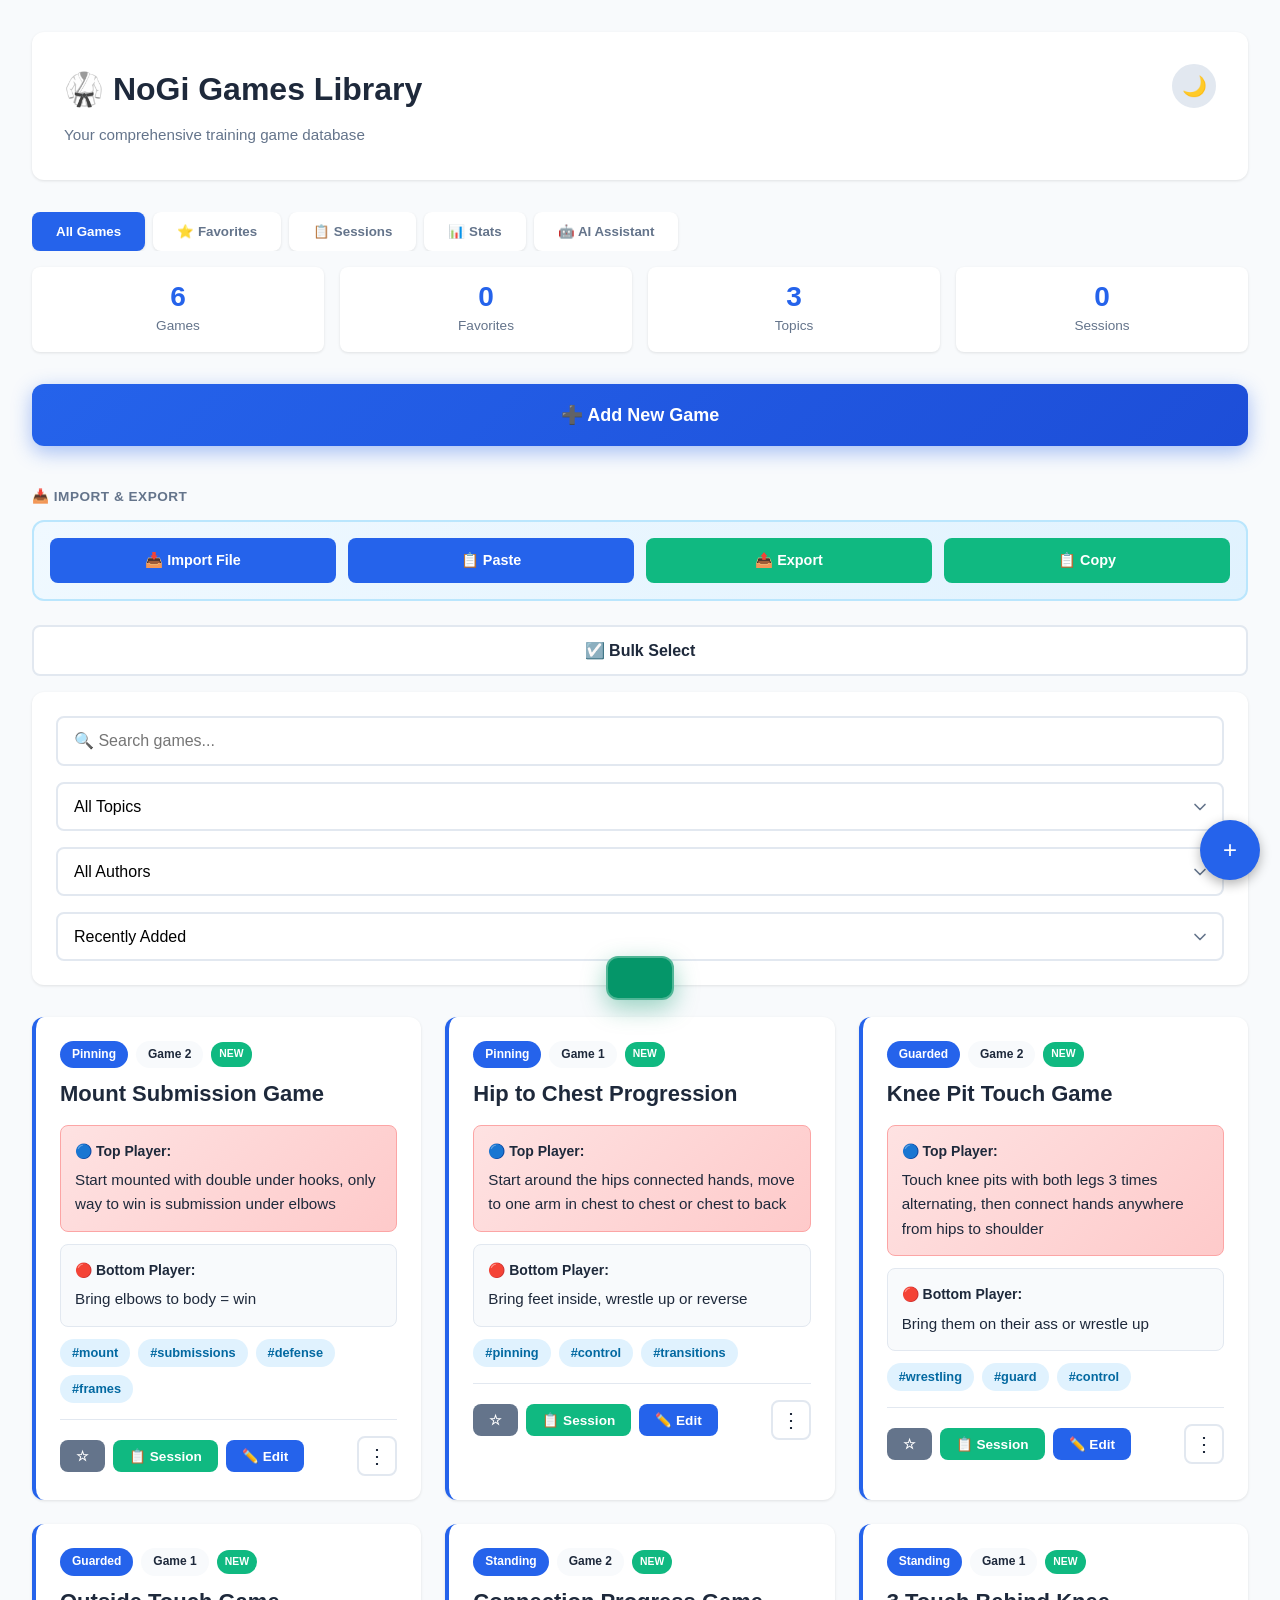
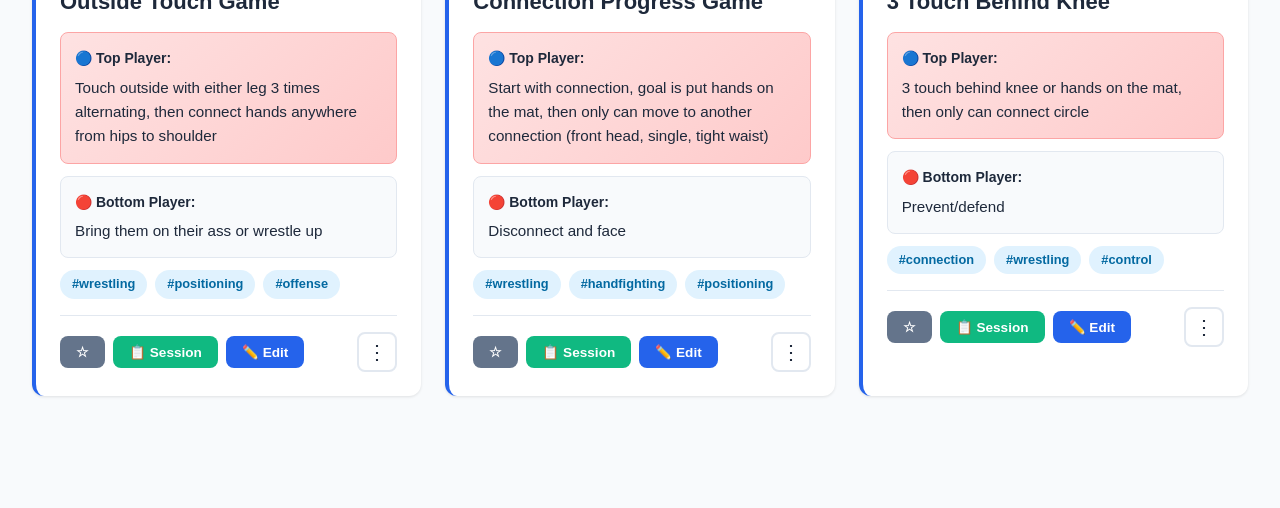
==== nogi-games-library-v2.html @ c51fcf4b "Add Quick Access widget for recently used games - Shows top 5 most recently used games in a collapsi" ====
<!DOCTYPE html>
<html lang="en">
<head>
    <meta charset="UTF-8">
    <meta name="viewport" content="width=device-width, initial-scale=1.0">
    <title>NoGi Games Library</title>
    <style>
        * {
            margin: 0;
            padding: 0;
            box-sizing: border-box;
        }

        :root {
            --primary: #2563eb;
            --primary-dark: #1e40af;
            --secondary: #64748b;
            --success: #10b981;
            --danger: #ef4444;
            --warning: #f59e0b;
            --bg: #f8fafc;
            --surface: #ffffff;
            --border: #e2e8f0;
            --text: #1e293b;
            --text-muted: #64748b;
            --shadow: 0 1px 3px rgba(0, 0, 0, 0.1);
            --shadow-lg: 0 10px 25px rgba(0, 0, 0, 0.1);

            /* Topic color families - Simplified to 4 groups for better visual clarity */
            /* Offensive (attacking) - Red/Orange tones */
            --color-offensive: #ef4444;
            --color-submissions: #ef4444;
            --color-back-attacks: #ef4444;
            --color-leg-locks: #f97316;
            --color-takedowns: #f97316;

            /* Defensive (protecting) - Blue tones */
            --color-defensive: #3b82f6;
            --color-guard-retention: #3b82f6;
            --color-escapes: #2563eb;

            /* Control (positional) - Purple tones */
            --color-control: #8b5cf6;
            --color-guard-passing: #8b5cf6;
            --color-pinning: #7c3aed;
            --color-standing: #a855f7;
            --color-guarded: #a855f7;

            /* Transition (movement) - Green tones */
            --color-transition: #10b981;
            --color-scrambles: #10b981;
            --color-movement: #059669;
        }

        /* Dark mode theme */
        [data-theme="dark"] {
            --primary: #3b82f6;
            --primary-dark: #2563eb;
            --secondary: #94a3b8;
            --success: #10b981;
            --danger: #ef4444;
            --warning: #f59e0b;
            --bg: #0f172a;
            --surface: #1e293b;
            --border: #334155;
            --text: #f1f5f9;
            --text-muted: #94a3b8;
            --shadow: 0 1px 3px rgba(0, 0, 0, 0.3);
            --shadow-lg: 0 10px 25px rgba(0, 0, 0, 0.4);
        }

        html {
            scroll-behavior: smooth;
        }

        body {
            font-family: -apple-system, BlinkMacSystemFont, 'Segoe UI', Roboto, Oxygen, Ubuntu, Cantarell, sans-serif;
            background: var(--bg);
            color: var(--text);
            line-height: 1.6;
            -webkit-font-smoothing: antialiased;
            -moz-osx-font-smoothing: grayscale;
            padding-bottom: 80px;
        }

        .container {
            max-width: 1400px;
            margin: 0 auto;
            padding: 1rem;
        }

        @media (min-width: 768px) {
            .container {
                padding: 2rem;
            }
        }

        header {
            background: var(--surface);
            padding: 1.25rem;
            border-radius: 12px;
            box-shadow: var(--shadow);
            margin-bottom: 1rem;
            position: relative;
        }

        @media (min-width: 768px) {
            header {
                padding: 2rem;
                margin-bottom: 2rem;
            }
        }

        .theme-toggle {
            position: absolute;
            top: 1.25rem;
            right: 1.25rem;
            background: var(--border);
            border: 2px solid var(--border);
            border-radius: 50%;
            width: 44px;
            height: 44px;
            display: flex;
            align-items: center;
            justify-content: center;
            cursor: pointer;
            font-size: 1.25rem;
            transition: all 0.3s;
            z-index: 10;
        }

        .theme-toggle:hover {
            background: var(--primary);
            border-color: var(--primary);
            transform: rotate(180deg) scale(1.1);
        }

        @media (min-width: 768px) {
            .theme-toggle {
                top: 2rem;
                right: 2rem;
            }
        }

        h1 {
            font-size: 1.5rem;
            font-weight: 700;
            color: var(--text);
            margin-bottom: 0.5rem;
            padding-right: 60px;
        }

        @media (min-width: 768px) {
            h1 {
                font-size: 2rem;
            }
        }

        .subtitle {
            color: var(--text-muted);
            font-size: 0.95rem;
        }

        .tabs {
            display: flex;
            gap: 0.5rem;
            margin-bottom: 1rem;
            overflow-x: auto;
            -webkit-overflow-scrolling: touch;
        }

        .tab {
            padding: 0.75rem 1.5rem;
            border: none;
            background: var(--surface);
            color: var(--text-muted);
            border-radius: 8px;
            font-weight: 600;
            cursor: pointer;
            white-space: nowrap;
            transition: all 0.2s;
            box-shadow: var(--shadow);
        }

        .tab.active {
            background: var(--primary);
            color: white;
        }

        .tab:hover:not(.active) {
            background: var(--border);
        }

        .filter-toggle-btn {
            display: flex;
            align-items: center;
            justify-content: center;
            gap: 0.5rem;
            width: 100%;
            padding: 0.875rem;
            background: var(--surface);
            border: 2px solid var(--border);
            border-radius: 8px;
            font-size: 1rem;
            font-weight: 600;
            color: var(--text);
            cursor: pointer;
            transition: all 0.2s;
            margin-bottom: 1rem;
        }

        .filter-toggle-btn:hover {
            background: var(--border);
        }

        .filter-toggle-btn.active {
            background: var(--primary);
            color: white;
            border-color: var(--primary);
        }

        @media (min-width: 768px) {
            .filter-toggle-btn {
                display: none;
            }
        }

        .controls {
            background: var(--surface);
            padding: 1rem;
            border-radius: 12px;
            box-shadow: var(--shadow);
            margin-bottom: 1rem;
            gap: 0.75rem;
            flex-wrap: wrap;
            align-items: stretch;
        }

        /* Mobile: Hide filters by default, show when active */
        @media (max-width: 767px) {
            .controls {
                display: none;
                position: fixed;
                bottom: 0;
                left: 0;
                right: 0;
                z-index: 999;
                border-radius: 16px 16px 0 0;
                box-shadow: 0 -4px 20px rgba(0, 0, 0, 0.2);
                max-height: 70vh;
                overflow-y: auto;
                animation: slideUp 0.3s ease-out;
            }

            .controls.active {
                display: flex;
            }

            @keyframes slideUp {
                from {
                    transform: translateY(100%);
                }
                to {
                    transform: translateY(0);
                }
            }
        }

        /* Desktop: Always show filters */
        @media (min-width: 768px) {
            .controls {
                display: flex;
                padding: 1.5rem;
                margin-bottom: 2rem;
                gap: 1rem;
            }
        }

        .filter-backdrop {
            display: none;
            position: fixed;
            top: 0;
            left: 0;
            right: 0;
            bottom: 0;
            background: rgba(0, 0, 0, 0.5);
            z-index: 998;
        }

        .filter-backdrop.active {
            display: block;
        }

        @media (min-width: 768px) {
            .filter-backdrop {
                display: none !important;
            }
        }

        .search-box {
            flex: 1;
            min-width: 100%;
            position: relative;
        }

        @media (min-width: 640px) {
            .search-box {
                min-width: 250px;
            }
        }

        input[type="text"],
        input[type="search"],
        select,
        textarea {
            width: 100%;
            padding: 0.875rem 1rem;
            border: 2px solid var(--border);
            border-radius: 8px;
            font-size: 1rem;
            transition: all 0.2s;
            font-family: inherit;
            -webkit-appearance: none;
            appearance: none;
            background: var(--surface);
        }

        input:focus,
        select:focus,
        textarea:focus {
            outline: none;
            border-color: var(--primary);
            box-shadow: 0 0 0 3px rgba(37, 99, 235, 0.1);
        }

        select {
            cursor: pointer;
            background-image: url("data:image/svg+xml,%3Csvg xmlns='http://www.w3.org/2000/svg' width='24' height='24' viewBox='0 0 24 24' fill='none' stroke='%2364748b' stroke-width='2' stroke-linecap='round' stroke-linejoin='round'%3E%3Cpolyline points='6 9 12 15 18 9'%3E%3C/polyline%3E%3C/svg%3E");
            background-repeat: no-repeat;
            background-position: right 0.75rem center;
            background-size: 1.25rem;
            padding-right: 2.5rem;
        }

        .btn {
            padding: 0.875rem 1.5rem;
            border: none;
            border-radius: 8px;
            font-size: 0.95rem;
            font-weight: 600;
            cursor: pointer;
            transition: all 0.2s;
            display: inline-flex;
            align-items: center;
            justify-content: center;
            gap: 0.5rem;
            min-height: 44px;
            -webkit-tap-highlight-color: transparent;
        }

        .btn-primary {
            background: var(--primary);
            color: white;
        }

        .btn-success {
            background: var(--success);
            color: white;
        }

        .btn-danger {
            background: var(--danger);
            color: white;
        }

        .btn-secondary {
            background: var(--secondary);
            color: white;
        }

        .btn-warning {
            background: var(--warning);
            color: white;
        }

        @media (hover: hover) {
            .btn-primary:hover {
                background: var(--primary-dark);
                transform: translateY(-1px);
                box-shadow: var(--shadow-lg);
            }
            .btn-success:hover { background: #059669; }
            .btn-danger:hover { background: #dc2626; }
            .btn-secondary:hover { background: #475569; }
            .btn-warning:hover { background: #d97706; }
        }

        .btn:active {
            transform: scale(0.98);
        }

        .btn-sm {
            padding: 0.5rem 1rem;
            font-size: 0.85rem;
            min-height: auto;
        }

        .btn-icon {
            padding: 0.5rem;
            min-height: auto;
            width: 40px;
            height: 40px;
        }

        .fab {
            position: fixed;
            bottom: 20px;
            right: 20px;
            width: 60px;
            height: 60px;
            border-radius: 50%;
            background: var(--primary);
            color: white;
            border: none;
            font-size: 1.5rem;
            box-shadow: 0 4px 12px rgba(0, 0, 0, 0.3);
            cursor: pointer;
            z-index: 100;
            display: flex;
            align-items: center;
            justify-content: center;
            transition: all 0.3s;
        }

        .fab:active {
            transform: scale(0.95);
        }

        @media (hover: hover) {
            .fab:hover {
                transform: scale(1.1);
                box-shadow: 0 6px 20px rgba(0, 0, 0, 0.4);
            }
        }

        .games-grid {
            display: grid;
            grid-template-columns: 1fr;
            gap: 1rem;
        }

        @media (min-width: 640px) {
            .games-grid {
                grid-template-columns: repeat(auto-fill, minmax(350px, 1fr));
                gap: 1.5rem;
            }
        }

        .game-card {
            background: var(--surface);
            border-radius: 12px;
            padding: 1.25rem;
            box-shadow: var(--shadow);
            transition: all 0.3s;
            border-left: 4px solid var(--primary);
            position: relative;
        }

        .game-card.favorite::before {
            content: "⭐";
            position: absolute;
            top: 1rem;
            right: 1rem;
            font-size: 1.25rem;
        }

        @media (min-width: 768px) {
            .game-card {
                padding: 1.5rem;
            }
        }

        @media (hover: hover) {
            .game-card:hover {
                transform: translateY(-4px);
                box-shadow: var(--shadow-lg);
            }
        }

        .game-header {
            margin-bottom: 1rem;
        }

        .game-title {
            font-size: 1.375rem;
            font-weight: 700;
            color: var(--text);
            margin-bottom: 0.625rem;
            line-height: 1.3;
        }

        .game-meta {
            display: flex;
            gap: 0.5rem;
            flex-wrap: wrap;
            align-items: center;
            margin-bottom: 0.75rem;
        }

        .game-topic {
            display: inline-block;
            padding: 0.25rem 0.75rem;
            background: var(--primary);
            color: white;
            border-radius: 20px;
            font-size: 0.75rem;
            font-weight: 600;
        }

        .game-number {
            display: inline-block;
            padding: 0.25rem 0.75rem;
            background: var(--bg);
            color: var(--text);
            border-radius: 20px;
            font-size: 0.75rem;
            font-weight: 600;
        }

        .badge-new {
            display: inline-block;
            padding: 0.25rem 0.5rem;
            background: var(--success);
            color: white;
            border-radius: 12px;
            font-size: 0.65rem;
            font-weight: 700;
            text-transform: uppercase;
        }

        .author-badge {
            display: inline-block;
            padding: 0.25rem 0.65rem;
            background: linear-gradient(135deg, #6366f1 0%, #8b5cf6 100%);
            color: white;
            border-radius: 12px;
            font-size: 0.7rem;
            font-weight: 600;
        }

        .player-section {
            background: var(--bg);
            padding: 0.875rem;
            border-radius: 8px;
            margin-bottom: 0.75rem;
            border: 1px solid var(--border);
            transition: all 0.2s;
        }

        .player-section:first-of-type {
            background: linear-gradient(135deg, #dbeafe 0%, #e0f2fe 100%);
            border-color: #93c5fd;
        }

        .player-section:nth-of-type(2) {
            background: linear-gradient(135deg, #fee2e2 0%, #fecaca 100%);
            border-color: #fca5a5;
        }

        .player-label {
            font-weight: 700;
            color: var(--text);
            font-size: 0.875rem;
            margin-bottom: 0.375rem;
            display: block;
        }

        .player-text {
            color: var(--text);
            font-size: 0.95rem;
            line-height: 1.6;
            font-weight: 500;
        }

        .game-coaching {
            background: linear-gradient(135deg, #fef3c7 0%, #fde68a 100%);
            border-left: 4px solid #f59e0b;
            padding: 0.875rem;
            border-radius: 8px;
            margin-bottom: 1rem;
            font-size: 0.95rem;
            line-height: 1.6;
            box-shadow: 0 1px 3px rgba(245, 158, 11, 0.1);
        }

        .game-coaching strong {
            color: #f59e0b;
            display: block;
            margin-bottom: 0.25rem;
        }

        .hashtags {
            display: flex;
            flex-wrap: wrap;
            gap: 0.5rem;
            margin-bottom: 1rem;
        }

        .hashtag {
            background: #e0f2fe;
            color: #0369a1;
            padding: 0.25rem 0.75rem;
            border-radius: 20px;
            font-size: 0.8rem;
            font-weight: 600;
        }

        .game-actions {
            display: flex;
            gap: 0.5rem;
            padding-top: 1rem;
            border-top: 1px solid var(--border);
            flex-wrap: wrap;
            align-items: center;
            position: relative;
        }

        .game-actions-main {
            display: flex;
            gap: 0.5rem;
            flex: 1;
            flex-wrap: wrap;
        }

        .game-actions-overflow {
            position: relative;
        }

        .overflow-menu-btn {
            width: 40px;
            height: 40px;
            border-radius: 8px;
            background: var(--surface);
            border: 2px solid var(--border);
            cursor: pointer;
            display: flex;
            align-items: center;
            justify-content: center;
            font-size: 1.25rem;
            color: var(--text);
            transition: all 0.2s;
        }

        .overflow-menu-btn:hover {
            background: var(--border);
            border-color: var(--secondary);
        }

        .overflow-menu {
            position: absolute;
            right: 0;
            bottom: 100%;
            margin-bottom: 0.5rem;
            background: var(--surface);
            border: 2px solid var(--border);
            border-radius: 8px;
            box-shadow: var(--shadow-lg);
            min-width: 160px;
            z-index: 100;
            display: none;
        }

        .overflow-menu.active {
            display: block;
        }

        .overflow-menu-item {
            padding: 0.75rem 1rem;
            border: none;
            background: none;
            width: 100%;
            text-align: left;
            cursor: pointer;
            font-size: 0.95rem;
            color: var(--text);
            display: flex;
            align-items: center;
            gap: 0.5rem;
            transition: background 0.2s;
        }

        .overflow-menu-item:hover {
            background: var(--border);
        }

        .overflow-menu-item.danger {
            color: var(--danger);
        }

        .overflow-menu-item:first-child {
            border-radius: 6px 6px 0 0;
        }

        .overflow-menu-item:last-child {
            border-radius: 0 0 6px 6px;
        }

        .modal {
            display: none;
            position: fixed;
            top: 0;
            left: 0;
            width: 100%;
            height: 100%;
            background: rgba(0, 0, 0, 0.5);
            z-index: 1000;
            overflow-y: auto;
        }

        .modal.active {
            display: flex;
            align-items: flex-start;
            justify-content: center;
            padding: 0;
        }

        @media (min-width: 768px) {
            .modal.active {
                align-items: center;
                padding: 2rem;
            }
        }

        .modal-content {
            background: var(--surface);
            border-radius: 0;
            padding: 1.25rem;
            max-width: 100%;
            width: 100%;
            height: 100vh;
            overflow-y: auto;
            box-shadow: var(--shadow-lg);
        }

        @media (min-width: 768px) {
            .modal-content {
                border-radius: 12px;
                padding: 2rem;
                max-width: 700px;
                height: auto;
                max-height: 90vh;
            }
        }

        .modal-header {
            display: flex;
            justify-content: space-between;
            align-items: center;
            margin-bottom: 1.5rem;
        }

        .modal-title {
            font-size: 1.5rem;
            font-weight: 700;
        }

        .close-btn {
            background: none;
            border: none;
            font-size: 1.75rem;
            cursor: pointer;
            color: var(--text-muted);
            padding: 0;
            width: 44px;
            height: 44px;
            display: flex;
            align-items: center;
            justify-content: center;
            border-radius: 8px;
            -webkit-tap-highlight-color: transparent;
            transition: all 0.2s;
        }

        @media (hover: hover) {
            .close-btn:hover {
                background: var(--bg);
            }
        }

        .close-btn:active {
            background: var(--border);
        }

        .form-group {
            margin-bottom: 1.5rem;
        }

        .form-group label {
            display: block;
            margin-bottom: 0.5rem;
            font-weight: 600;
            color: var(--text);
        }

        .form-group small {
            display: block;
            margin-top: 0.25rem;
            color: var(--text-muted);
            font-size: 0.85rem;
        }

        textarea {
            min-height: 100px;
            resize: vertical;
        }

        .hint-box {
            background: #e0f2fe;
            border-left: 3px solid #0284c7;
            padding: 0.75rem;
            border-radius: 6px;
            margin-bottom: 1.5rem;
            font-size: 0.9rem;
            color: #0c4a6e;
        }

        .hint-box strong {
            display: block;
            margin-bottom: 0.25rem;
            color: #0369a1;
        }

        .stats {
            display: grid;
            grid-template-columns: repeat(2, 1fr);
            gap: 0.75rem;
            margin-bottom: 1rem;
        }

        @media (min-width: 640px) {
            .stats {
                grid-template-columns: repeat(4, 1fr);
            }
        }

        @media (min-width: 768px) {
            .stats {
                gap: 1rem;
                margin-bottom: 2rem;
            }
        }

        .stat-card {
            background: var(--surface);
            padding: 1rem;
            border-radius: 8px;
            box-shadow: var(--shadow);
            text-align: center;
        }

        .stat-value {
            font-size: 1.75rem;
            font-weight: 700;
            color: var(--primary);
            line-height: 1;
            margin-bottom: 0.25rem;
        }

        .stat-label {
            color: var(--text-muted);
            font-size: 0.75rem;
        }

        @media (min-width: 768px) {
            .stat-label {
                font-size: 0.85rem;
            }
        }

        .empty-state {
            text-align: center;
            padding: 4rem 2rem;
            color: var(--text-muted);
            grid-column: 1/-1;
        }

        .empty-state svg {
            width: 120px;
            height: 120px;
            margin: 0 auto 1.5rem;
            opacity: 0.5;
            color: var(--primary);
        }

        .empty-state h3 {
            font-size: 1.25rem;
            font-weight: 600;
            color: var(--text);
            margin-bottom: 0.5rem;
        }

        .empty-state p {
            font-size: 1rem;
            margin-bottom: 1.5rem;
            line-height: 1.6;
        }

        .empty-state .btn {
            margin-top: 0.5rem;
        }

        .toast {
            position: fixed;
            bottom: 100px;
            left: 50%;
            transform: translateX(-50%) translateY(200px);
            background: #059669;
            color: white;
            padding: 1.25rem 2rem;
            border-radius: 12px;
            box-shadow: 0 8px 24px rgba(5, 150, 105, 0.4);
            z-index: 2000;
            transition: all 0.4s cubic-bezier(0.68, -0.55, 0.265, 1.55);
            max-width: 90%;
            font-weight: 600;
            font-size: 1.05rem;
            text-align: center;
            border: 2px solid rgba(255, 255, 255, 0.3);
            display: flex;
            align-items: center;
            gap: 1rem;
        }

        .toast.show {
            transform: translateX(-50%) translateY(0) scale(1.05);
        }

        .toast.error {
            background: #dc2626;
            box-shadow: 0 8px 24px rgba(220, 38, 38, 0.4);
        }

        .toast.info {
            background: #2563eb;
            box-shadow: 0 8px 24px rgba(37, 99, 235, 0.4);
        }

        .toast-message {
            flex: 1;
        }

        .toast-undo-btn {
            background: rgba(255, 255, 255, 0.25);
            border: 2px solid rgba(255, 255, 255, 0.4);
            color: white;
            padding: 0.5rem 1rem;
            border-radius: 6px;
            font-weight: 700;
            font-size: 0.9rem;
            cursor: pointer;
            transition: all 0.2s;
            white-space: nowrap;
        }

        .toast-undo-btn:hover {
            background: rgba(255, 255, 255, 0.35);
            border-color: rgba(255, 255, 255, 0.6);
            transform: scale(1.05);
        }

        .toast-undo-btn:active {
            transform: scale(0.95);
        }

        .session-item {
            background: var(--surface);
            padding: 1.25rem;
            border-radius: 12px;
            margin-bottom: 1rem;
            border: 2px solid var(--border);
            box-shadow: var(--shadow);
            transition: all 0.2s;
        }

        .session-item:hover {
            box-shadow: var(--shadow-lg);
        }

        .session-header {
            cursor: pointer;
            user-select: none;
            display: flex;
            align-items: center;
            justify-content: space-between;
            gap: 1rem;
        }

        .session-header-left {
            flex: 1;
        }

        .session-item-title {
            font-weight: 700;
            font-size: 1.125rem;
            margin-bottom: 0.375rem;
            color: var(--text);
        }

        .session-games {
            font-size: 0.9rem;
            color: var(--text-muted);
            display: flex;
            align-items: center;
            gap: 0.75rem;
            flex-wrap: wrap;
        }

        .session-stat {
            display: inline-flex;
            align-items: center;
            gap: 0.25rem;
            padding: 0.25rem 0.625rem;
            background: var(--border);
            border-radius: 6px;
            font-size: 0.85rem;
            font-weight: 600;
        }

        .session-stat.used {
            background: #dcfce7;
            color: #166534;
        }

        .session-expand-icon {
            font-size: 1.25rem;
            transition: transform 0.3s;
            color: var(--primary);
        }

        .session-expand-icon.expanded {
            transform: rotate(180deg);
        }

        .session-content {
            max-height: 0;
            overflow: hidden;
            transition: max-height 0.3s ease-out;
        }

        .session-content.expanded {
            max-height: 10000px;
            transition: max-height 0.5s ease-in;
        }

        .session-games-grid {
            display: grid;
            grid-template-columns: repeat(auto-fill, minmax(300px, 1fr));
            gap: 1rem;
            margin-top: 1rem;
            padding-top: 1rem;
            border-top: 2px solid var(--border);
        }

        .session-game-card {
            background: var(--bg);
            border: 2px solid var(--border);
            border-radius: 8px;
            padding: 1rem;
            transition: all 0.2s;
        }

        .session-game-card.used {
            border-color: #10b981;
            background: linear-gradient(135deg, #ecfdf5 0%, #d1fae5 100%);
        }

        .session-game-card:hover {
            transform: translateY(-2px);
            box-shadow: var(--shadow);
        }

        .session-actions {
            margin-top: 1rem;
            padding-top: 1rem;
            border-top: 1px solid var(--border);
            display: flex;
            gap: 0.5rem;
        }

        .quick-actions {
            display: flex;
            gap: 0.75rem;
            flex-wrap: wrap;
            margin-bottom: 1.5rem;
            padding: 1rem;
            background: linear-gradient(135deg, #f0f9ff 0%, #e0f2fe 100%);
            border-radius: 12px;
            border: 2px solid #bae6fd;
        }

        .quick-actions .btn {
            flex: 1;
            min-width: 140px;
            font-size: 0.9rem;
            font-weight: 700;
        }

        .action-section {
            margin-bottom: 1.5rem;
        }

        .action-section-title {
            font-size: 0.85rem;
            font-weight: 700;
            color: #64748b;
            text-transform: uppercase;
            letter-spacing: 0.5px;
            margin-bottom: 0.75rem;
        }

        .primary-action {
            background: linear-gradient(135deg, #2563eb 0%, #1d4ed8 100%);
            color: white;
            padding: 1.25rem 1.75rem;
            border-radius: 12px;
            border: none;
            font-weight: 700;
            font-size: 1.125rem;
            cursor: pointer;
            box-shadow: 0 6px 20px rgba(37, 99, 235, 0.4);
            transition: all 0.3s;
            width: 100%;
            margin-bottom: 1rem;
            min-height: 60px;
            position: relative;
            overflow: hidden;
        }

        .primary-action::before {
            content: '';
            position: absolute;
            top: 0;
            left: -100%;
            width: 100%;
            height: 100%;
            background: linear-gradient(90deg, transparent, rgba(255, 255, 255, 0.2), transparent);
            transition: left 0.5s;
        }

        .primary-action:hover::before {
            left: 100%;
        }

        .primary-action:active {
            transform: scale(0.98);
        }

        @media (hover: hover) {
            .primary-action:hover {
                box-shadow: 0 8px 25px rgba(37, 99, 235, 0.5);
                transform: translateY(-2px);
            }
        }

        .secondary-action {
            background: var(--surface);
            color: var(--primary);
            padding: 0.875rem 1.5rem;
            border: 2px solid var(--primary);
            border-radius: 8px;
            font-weight: 600;
            font-size: 0.95rem;
            cursor: pointer;
            transition: all 0.2s;
            width: 100%;
            min-height: 48px;
        }

        @media (hover: hover) {
            .secondary-action:hover {
                background: var(--primary);
                color: white;
                transform: translateY(-1px);
            }
        }

        @media (max-width: 640px) {
            .btn-sm {
                padding: 0.625rem 0.875rem;
                font-size: 0.8rem;
            }

            .game-title {
                font-size: 1.125rem;
            }

            .modal-title {
                font-size: 1.25rem;
            }
        }

        /* Topic color classes */
        .topic-guard-passing { border-left-color: var(--color-guard-passing); }
        .topic-guard-retention { border-left-color: var(--color-guard-retention); }
        .topic-half-guard { border-left-color: var(--color-guard-retention); }
        .topic-top-control { border-left-color: var(--color-pinning); }
        .topic-mount { border-left-color: var(--color-pinning); }
        .topic-back-control { border-left-color: var(--color-back-attacks); }
        .topic-front-headlock { border-left-color: var(--color-pinning); }
        .topic-turtle { border-left-color: var(--color-escapes); }
        .topic-escapes { border-left-color: var(--color-escapes); }
        .topic-submissions { border-left-color: var(--color-submissions); }
        .topic-leg-locks { border-left-color: var(--color-leg-locks); }
        .topic-takedowns { border-left-color: var(--color-takedowns); }
        .topic-transitions { border-left-color: var(--color-scrambles); }

        .topic-tag-guard-passing { background: var(--color-guard-passing); }
        .topic-tag-guard-retention { background: var(--color-guard-retention); }
        .topic-tag-half-guard { background: var(--color-guard-retention); }
        .topic-tag-top-control { background: var(--color-pinning); }
        .topic-tag-mount { background: var(--color-pinning); }
        .topic-tag-back-control { background: var(--color-back-attacks); }
        .topic-tag-front-headlock { background: var(--color-pinning); }
        .topic-tag-turtle { background: var(--color-escapes); }
        .topic-tag-escapes { background: var(--color-escapes); }
        .topic-tag-submissions { background: var(--color-submissions); }
        .topic-tag-leg-locks { background: var(--color-leg-locks); }
        .topic-tag-takedowns { background: var(--color-takedowns); }
        .topic-tag-transitions { background: var(--color-scrambles); }

        /* Print Styles */
        @media print {
            body {
                padding: 0;
                background: white;
                color: black;
            }

            header, .tabs, .filter-toggle-btn, #bulkActionsToolbar,
            .controls, .stats, .action-section, .btn, button, .theme-toggle {
                display: none !important;
            }

            .container {
                max-width: 100%;
                padding: 1rem;
            }

            .print-session {
                page-break-after: always;
            }

            .print-session:last-child {
                page-break-after: auto;
            }

            .print-session h1 {
                font-size: 24pt;
                margin-bottom: 1rem;
                border-bottom: 2pt solid black;
                padding-bottom: 0.5rem;
            }

            .print-game {
                margin-bottom: 1.5rem;
                page-break-inside: avoid;
                border: 1pt solid #ccc;
                padding: 0.75rem;
            }

            .print-game-title {
                font-size: 14pt;
                font-weight: bold;
                margin-bottom: 0.5rem;
            }

            .print-game-content {
                font-size: 11pt;
                line-height: 1.4;
            }
        }
    </style>
</head>
<body>
    <div class="container">
        <header>
            <button class="theme-toggle" onclick="toggleTheme()" id="themeToggle" title="Toggle dark mode">
                🌙
            </button>
            <h1>🥋 NoGi Games Library</h1>
            <p class="subtitle">Your comprehensive training game database</p>
        </header>

        <div class="tabs">
            <button class="tab active" onclick="switchTab('games')">All Games</button>
            <button class="tab" onclick="switchTab('favorites')">⭐ Favorites</button>
            <button class="tab" onclick="switchTab('sessions')">📋 Sessions</button>
            <button class="tab" onclick="switchTab('stats')">📊 Stats</button>
            <button class="tab" onclick="switchTab('ai')">🤖 AI Assistant</button>
        </div>

        <div id="gamesView">
            <div class="stats">
                <div class="stat-card">
                    <div class="stat-value" id="totalGames">0</div>
                    <div class="stat-label">Games</div>
                </div>
                <div class="stat-card">
                    <div class="stat-value" id="totalFavorites">0</div>
                    <div class="stat-label">Favorites</div>
                </div>
                <div class="stat-card">
                    <div class="stat-value" id="totalTopics">0</div>
                    <div class="stat-label">Topics</div>
                </div>
                <div class="stat-card">
                    <div class="stat-value" id="totalSessions">0</div>
                    <div class="stat-label">Sessions</div>
                </div>
            </div>

            <!-- Quick Access Widget -->
            <div id="quickAccessWidget" style="display: none; margin-bottom: 1.5rem;">
                <div style="background: linear-gradient(135deg, #3b82f6 0%, #2563eb 100%); padding: 1.25rem; border-radius: 12px; box-shadow: var(--shadow-lg);">
                    <div style="display: flex; align-items: center; justify-content: space-between; margin-bottom: 1rem;">
                        <h3 style="font-size: 1.125rem; font-weight: 700; color: white; margin: 0; display: flex; align-items: center; gap: 0.5rem;">
                            ⚡ Quick Access
                            <span style="font-size: 0.75rem; background: rgba(255,255,255,0.2); padding: 0.25rem 0.5rem; border-radius: 12px; font-weight: 600;">Recently Used</span>
                        </h3>
                        <button onclick="toggleQuickAccess()" style="background: rgba(255,255,255,0.2); border: none; color: white; padding: 0.5rem 0.75rem; border-radius: 6px; cursor: pointer; font-weight: 600; font-size: 0.85rem; transition: all 0.2s;" onmouseover="this.style.background='rgba(255,255,255,0.3)'" onmouseout="this.style.background='rgba(255,255,255,0.2)'">
                            <span id="quickAccessToggleIcon">▼</span>
                        </button>
                    </div>
                    <div id="quickAccessContent" style="display: grid; gap: 0.75rem;">
                        <!-- Quick access games will be inserted here -->
                    </div>
                </div>
            </div>

            <div class="action-section">
                <button class="primary-action" onclick="openModal()">
                    ➕ Add New Game
                </button>
            </div>

            <div class="action-section">
                <div class="action-section-title">📥 Import & Export</div>
                <div class="quick-actions">
                    <button class="btn btn-primary" onclick="document.getElementById('importFile').click()">
                        📥 Import File
                    </button>
                    <button class="btn btn-primary" onclick="pasteGames()">
                        📋 Paste
                    </button>
                    <button class="btn btn-success" onclick="shareGames()">
                        📤 Export
                    </button>
                    <button class="btn btn-success" onclick="copyGames()">
                        📋 Copy
                    </button>
                    <input type="file" id="importFile" accept=".json,.txt,.text" style="display: none;" onchange="importGames(event)">
                </div>
            </div>

            <div style="display: flex; gap: 0.75rem; flex-wrap: wrap;">
                <button class="filter-toggle-btn" id="filterToggleBtn" onclick="toggleFilters()">
                    🔍 Filters & Search
                </button>
                <button class="filter-toggle-btn" id="bulkSelectToggle" onclick="toggleBulkSelect()" style="display: inline-flex;">
                    ☑️ Bulk Select
                </button>
            </div>

            <!-- Bulk Actions Toolbar -->
            <div id="bulkActionsToolbar" style="display: none; background: var(--surface); padding: 1rem; border-radius: 8px; margin-bottom: 1rem; box-shadow: var(--shadow); border: 2px solid var(--primary);">
                <div style="display: flex; align-items: center; justify-content: space-between; flex-wrap: wrap; gap: 0.75rem;">
                    <div style="display: flex; align-items: center; gap: 0.5rem; flex-wrap: wrap;">
                        <span id="selectedCount" style="font-weight: 600; color: var(--primary);">0 selected</span>
                        <button class="btn btn-secondary btn-sm" onclick="selectAllGames()">Select All</button>
                        <button class="btn btn-secondary btn-sm" onclick="deselectAllGames()">Deselect All</button>
                    </div>
                    <div style="display: flex; gap: 0.5rem; flex-wrap: wrap;">
                        <button class="btn btn-success btn-sm" onclick="bulkMarkAsUsed()">✓ Mark as Used</button>
                        <button class="btn btn-secondary btn-sm" onclick="bulkMarkAsUnused()">↩️ Mark as Unused</button>
                        <button class="btn btn-primary btn-sm" onclick="bulkAddToSession()">📋 Add to Session</button>
                        <button class="btn btn-danger btn-sm" onclick="bulkDelete()">🗑️ Delete Selected</button>
                    </div>
                </div>
            </div>

            <div class="filter-backdrop" id="filterBackdrop" onclick="toggleFilters()"></div>

            <div class="controls" id="filterControls">
                <div class="search-box">
                    <input type="search" id="searchInput" placeholder="🔍 Search games...">
                </div>

                <select id="topicFilter">
                    <option value="">All Topics</option>
                    <option value="Guard Passing">Guard Passing</option>
                    <option value="Guard Retention">Guard Retention</option>
                    <option value="Half Guard">Half Guard</option>
                    <option value="Top Control">Top Control</option>
                    <option value="Mount">Mount</option>
                    <option value="Back Control">Back Control</option>
                    <option value="Front Headlock">Front Headlock</option>
                    <option value="Turtle">Turtle</option>
                    <option value="Escapes">Escapes</option>
                    <option value="Submissions">Submissions</option>
                    <option value="Leg Locks">Leg Locks</option>
                    <option value="Takedowns">Takedowns</option>
                    <option value="Transitions">Transitions</option>
                </select>

                <select id="authorFilter">
                    <option value="">All Authors</option>
                </select>

                <select id="sortBy">
                    <option value="recent">Recently Added</option>
                    <option value="name">Name (A-Z)</option>
                    <option value="topic">Topic</option>
                    <option value="used">Recently Used</option>
                </select>
            </div>

            <div class="games-grid" id="gamesGrid"></div>
        </div>

        <div id="favoritesView" style="display: none;">
            <div class="games-grid" id="favoritesGrid"></div>
        </div>

        <div id="sessionsView" style="display: none;">
            <div class="action-section">
                <button class="primary-action" onclick="openSessionModal()">
                    📋 Create Training Session
                </button>
            </div>

            <!-- Templates Section -->
            <div style="margin-bottom: 2rem;">
                <div style="display: flex; align-items: center; justify-content: space-between; margin-bottom: 1rem;">
                    <h3 style="font-size: 1.125rem; font-weight: 700; color: var(--text);">
                        💾 Session Templates
                    </h3>
                    <button class="btn btn-secondary btn-sm" onclick="renderTemplates()">
                        🔄 Refresh
                    </button>
                </div>
                <div id="templatesContainer"></div>
            </div>

            <!-- Sessions List -->
            <div>
                <h3 style="font-size: 1.125rem; font-weight: 700; color: var(--text); margin-bottom: 1rem;">
                    📋 Your Training Sessions
                </h3>
                <div id="sessionsList"></div>
            </div>
        </div>

        <!-- Stats Dashboard -->
        <div id="statsView" style="display: none;">
            <h2 style="font-size: 1.75rem; font-weight: 700; margin-bottom: 1.5rem; color: var(--text);">
                📊 Training Statistics
            </h2>

            <div id="statsContent"></div>
        </div>

        <!-- ==================== CONSTRAINT-LED AI GAME DESIGNER ==================== -->
        <div id="aiView" style="display: none;">
            <style>
                /* AI Game Designer Styles - Mobile First */
                .ai-container {
                    max-width: 100%;
                    margin: 0 auto;
                }

                .ai-header {
                    background: linear-gradient(135deg, #667eea 0%, #764ba2 100%);
                    color: white;
                    padding: 1.5rem;
                    border-radius: 12px;
                    margin-bottom: 1.5rem;
                    box-shadow: 0 4px 12px rgba(102, 126, 234, 0.3);
                }

                .ai-header h2 {
                    font-size: 1.5rem;
                    margin-bottom: 0.5rem;
                    font-weight: 700;
                }

                .ai-header p {
                    opacity: 0.95;
                    font-size: 0.95rem;
                    line-height: 1.5;
                }

                .ai-input-section {
                    background: white;
                    padding: 1.5rem;
                    border-radius: 12px;
                    box-shadow: 0 2px 8px rgba(0,0,0,0.1);
                    margin-bottom: 1.5rem;
                }

                .ai-textarea {
                    width: 100%;
                    min-height: 140px;
                    padding: 1rem;
                    border: 2px solid #e2e8f0;
                    border-radius: 10px;
                    font-size: 1rem;
                    font-family: -apple-system, BlinkMacSystemFont, 'Segoe UI', Roboto, sans-serif;
                    resize: vertical;
                    transition: border-color 0.2s;
                }

                .ai-textarea:focus {
                    outline: none;
                    border-color: #667eea;
                    box-shadow: 0 0 0 3px rgba(102, 126, 234, 0.1);
                }

                .ai-examples {
                    display: grid;
                    gap: 0.75rem;
                    margin-top: 1rem;
                }

                .ai-example-btn {
                    background: #f8fafc;
                    border: 2px solid #e2e8f0;
                    padding: 1rem;
                    border-radius: 10px;
                    text-align: left;
                    cursor: pointer;
                    transition: all 0.2s;
                    font-size: 0.95rem;
                    color: #334155;
                    min-height: 56px;
                    display: flex;
                    align-items: center;
                }

                .ai-example-btn:active {
                    transform: scale(0.98);
                }

                .ai-example-btn:hover {
                    background: #f1f5f9;
                    border-color: #cbd5e1;
                }

                .ai-generate-btn {
                    width: 100%;
                    background: linear-gradient(135deg, #667eea 0%, #764ba2 100%);
                    color: white;
                    border: none;
                    padding: 1.25rem;
                    border-radius: 12px;
                    font-size: 1.1rem;
                    font-weight: 700;
                    cursor: pointer;
                    margin-top: 1.5rem;
                    box-shadow: 0 4px 12px rgba(102, 126, 234, 0.4);
                    transition: all 0.3s;
                    min-height: 60px;
                }

                .ai-generate-btn:active {
                    transform: translateY(1px);
                }

                .ai-result-card {
                    background: linear-gradient(135deg, #d4fc79 0%, #96e6a1 100%);
                    border-radius: 12px;
                    padding: 1.5rem;
                    margin-bottom: 1.5rem;
                    box-shadow: 0 4px 16px rgba(150, 230, 161, 0.3);
                }

                .ai-result-header {
                    display: flex;
                    justify-content: space-between;
                    align-items: flex-start;
                    margin-bottom: 1.5rem;
                    gap: 1rem;
                }

                .ai-game-title {
                    font-size: 1.4rem;
                    font-weight: 800;
                    color: #065f46;
                    margin-bottom: 0.5rem;
                }

                .ai-game-tags {
                    display: flex;
                    flex-wrap: wrap;
                    gap: 0.5rem;
                    margin-bottom: 1rem;
                }

                .ai-tag {
                    background: rgba(255, 255, 255, 0.9);
                    color: #059669;
                    padding: 0.35rem 0.75rem;
                    border-radius: 20px;
                    font-size: 0.8rem;
                    font-weight: 600;
                }

                .ai-add-btn {
                    background: #059669;
                    color: white;
                    border: none;
                    padding: 0.875rem 1.5rem;
                    border-radius: 10px;
                    font-weight: 700;
                    font-size: 1rem;
                    cursor: pointer;
                    box-shadow: 0 2px 8px rgba(5, 150, 105, 0.3);
                    white-space: nowrap;
                    min-height: 50px;
                    transition: all 0.2s;
                }

                .ai-add-btn:active {
                    transform: scale(0.95);
                }

                .ai-edit-btn {
                    background: #6366f1;
                    color: white;
                    border: none;
                    padding: 0.875rem 1.5rem;
                    border-radius: 10px;
                    font-weight: 700;
                    font-size: 1rem;
                    cursor: pointer;
                    box-shadow: 0 2px 8px rgba(99, 102, 241, 0.3);
                    white-space: nowrap;
                    min-height: 50px;
                    transition: all 0.2s;
                    margin-right: 0.75rem;
                }

                .ai-edit-btn:active {
                    transform: scale(0.95);
                }

                .ai-edit-btn.editing {
                    background: #f59e0b;
                }

                .ai-result-header {
                    display: flex;
                    gap: 0.75rem;
                    align-items: flex-start;
                    flex-wrap: wrap;
                }

                .ai-header-buttons {
                    display: flex;
                    gap: 0.5rem;
                    flex-wrap: wrap;
                }

                [contenteditable="true"] {
                    background: #fef9c3;
                    padding: 0.5rem;
                    border-radius: 6px;
                    border: 2px solid #fbbf24;
                    outline: none;
                    min-height: 2rem;
                }

                [contenteditable="true"]:focus {
                    border-color: #f59e0b;
                    box-shadow: 0 0 0 3px rgba(245, 158, 11, 0.1);
                }

                .ai-constraint-box[contenteditable="true"],
                .ai-cue[contenteditable="true"],
                .ai-progression-list li[contenteditable="true"] {
                    cursor: text;
                }

                .ai-game-content {
                    background: white;
                    border-radius: 10px;
                    padding: 1.25rem;
                }

                .ai-section {
                    margin-bottom: 1.25rem;
                    padding-bottom: 1.25rem;
                    border-bottom: 1px solid #e2e8f0;
                }

                .ai-section:last-child {
                    border-bottom: none;
                    margin-bottom: 0;
                    padding-bottom: 0;
                }

                .ai-section-title {
                    font-weight: 700;
                    color: #0f172a;
                    font-size: 0.85rem;
                    text-transform: uppercase;
                    letter-spacing: 0.5px;
                    margin-bottom: 0.5rem;
                    display: flex;
                    align-items: center;
                    gap: 0.5rem;
                }

                .ai-section-content {
                    color: #334155;
                    line-height: 1.6;
                    font-size: 0.95rem;
                }

                .ai-win-conditions {
                    display: grid;
                    gap: 0.75rem;
                }

                .ai-win-box {
                    background: #f8fafc;
                    padding: 0.875rem;
                    border-radius: 8px;
                    border-left: 4px solid #3b82f6;
                }

                .ai-win-box.bottom {
                    border-left-color: #ef4444;
                }

                .ai-win-label {
                    font-weight: 700;
                    font-size: 0.8rem;
                    color: #3b82f6;
                    margin-bottom: 0.25rem;
                }

                .ai-win-box.bottom .ai-win-label {
                    color: #ef4444;
                }

                .ai-coaching-cues {
                    display: flex;
                    flex-direction: column;
                    gap: 0.5rem;
                }

                .ai-cue {
                    background: #fef3c7;
                    padding: 0.75rem;
                    border-radius: 6px;
                    border-left: 3px solid #f59e0b;
                    font-size: 0.9rem;
                    color: #78350f;
                }

                .ai-progression-list {
                    list-style: none;
                    padding: 0;
                    margin: 0;
                }

                .ai-progression-list li {
                    background: #f1f5f9;
                    padding: 0.875rem;
                    border-radius: 8px;
                    margin-bottom: 0.5rem;
                    position: relative;
                    padding-left: 2.5rem;
                    font-size: 0.9rem;
                    color: #334155;
                }

                .ai-progression-list li::before {
                    content: attr(data-number);
                    position: absolute;
                    left: 0.875rem;
                    top: 0.875rem;
                    background: #667eea;
                    color: white;
                    width: 24px;
                    height: 24px;
                    border-radius: 50%;
                    display: flex;
                    align-items: center;
                    justify-content: center;
                    font-weight: 700;
                    font-size: 0.75rem;
                }

                .ai-constraint-box {
                    background: #fef2f2;
                    border: 2px solid #fecaca;
                    padding: 1rem;
                    border-radius: 8px;
                    color: #991b1b;
                    font-weight: 600;
                }

                @media (min-width: 640px) {
                    .ai-examples {
                        grid-template-columns: repeat(2, 1fr);
                    }
                }
            </style>

            <div class="ai-container">
                <!-- Header -->
                <div class="ai-header">
                    <h2>🎯 AI Game Designer</h2>
                    <p>Constraint-led approach: Describe your training problem and get a custom game with specific start positions, strong constraints, and clear win conditions.</p>
                </div>

                <!-- Input Section -->
                <div class="ai-input-section">
                    <label for="aiProblemInput" style="display: block; font-weight: 600; margin-bottom: 0.75rem; color: #0f172a;">
                        What problem do you want to solve?
                    </label>
                    <textarea
                        id="aiProblemInput"
                        class="ai-textarea"
                        placeholder="e.g., My students get flattened from turtle and can't escape..."></textarea>

                    <div style="margin-top: 0.75rem;">
                        <label style="display: block; font-size: 0.85rem; color: #64748b; margin-bottom: 0.5rem;">
                            💡 Or try these common scenarios:
                        </label>
                        <div class="ai-examples">
                            <button class="ai-example-btn" onclick="fillExample(0)">
                                Students get their guard passed when they sit up
                            </button>
                            <button class="ai-example-btn" onclick="fillExample(1)">
                                Can't escape side control - get stuck flat
                            </button>
                            <button class="ai-example-btn" onclick="fillExample(2)">
                                Turtle position - students get flattened or back taken
                            </button>
                            <button class="ai-example-btn" onclick="fillExample(3)">
                                Passing knee shield - students get swept or can't advance
                            </button>
                        </div>
                    </div>

                    <button class="ai-generate-btn" onclick="generateConstraintGame()">
                        ✨ Generate Constraint-Led Game
                    </button>
                </div>

                <!-- Result Card (hidden by default) -->
                <div id="aiResultCard" style="display: none;">
                    <!-- Game will be inserted here -->
                </div>
            </div>
        </div>
    </div>

    <button class="fab" onclick="openAddModal()" title="Add Game">+</button>

    <!-- Game Modal -->
    <div class="modal" id="gameModal">
        <div class="modal-content">
            <div class="modal-header">
                <h2 class="modal-title" id="modalTitle">Add New Game</h2>
                <button class="close-btn" onclick="closeModal()">×</button>
            </div>

            <form id="gameForm">
                <input type="hidden" id="gameId">

                <div class="hint-box">
                    <strong>💡 Tip:</strong>
                    Use your keyboard's mic button to speak instead of typing!
                </div>

                <div class="form-group">
                    <label>Game Name</label>
                    <input type="text" id="gameName" placeholder="e.g., 3 Touch Game" required>
                </div>

                <div style="display: grid; grid-template-columns: 1fr 1fr; gap: 1rem;">
                    <div class="form-group">
                        <label>Topic</label>
                        <select id="gameTopic" required>
                            <option value="">Select...</option>
                            <option value="Guard Passing">Guard Passing</option>
                            <option value="Guard Retention">Guard Retention</option>
                            <option value="Half Guard">Half Guard</option>
                            <option value="Top Control">Top Control</option>
                            <option value="Mount">Mount</option>
                            <option value="Back Control">Back Control</option>
                            <option value="Front Headlock">Front Headlock</option>
                            <option value="Turtle">Turtle</option>
                            <option value="Escapes">Escapes</option>
                            <option value="Submissions">Submissions</option>
                            <option value="Leg Locks">Leg Locks</option>
                            <option value="Takedowns">Takedowns</option>
                            <option value="Transitions">Transitions</option>
                        </select>
                    </div>

                    <div class="form-group">
                        <label>Game # (optional)</label>
                        <input type="text" id="gameNumber" placeholder="e.g., 1, 2, A, B">
                    </div>
                </div>

                <div class="form-group">
                    <label>Top Player</label>
                    <textarea id="topPlayer" placeholder="Describe top player's objective and rules..." required></textarea>
                    <small>What does the top player need to do?</small>
                </div>

                <div class="form-group">
                    <label>Bottom Player</label>
                    <textarea id="bottomPlayer" placeholder="Describe bottom player's objective and rules..." required></textarea>
                    <small>What does the bottom player need to do?</small>
                </div>

                <div class="form-group">
                    <label>Coaching Notes (optional)</label>
                    <textarea id="gameCoaching" placeholder="Key coaching points..."></textarea>
                    <small>Important details to emphasize during the game</small>
                </div>

                <div class="form-group">
                    <label>Author</label>
                    <input type="text" id="gameAuthor" placeholder="Your name" required>
                    <small>Who created this game?</small>
                </div>

                <div class="form-group">
                    <label>Contributors (optional)</label>
                    <input type="text" id="gameContributors" placeholder="e.g., John, Sarah, Mike">
                    <small>Comma-separated list of people who helped refine this game</small>
                </div>

                <div class="form-group">
                    <label>Skills (Hashtags)</label>
                    <input type="text" id="gameSkills" placeholder="e.g., #grips #pressure #timing">
                    <small>Use # to tag skills (e.g., #connection #wrestling #base)</small>
                </div>

                <div class="form-group">
                    <label style="display: flex; align-items: center; gap: 0.5rem; cursor: pointer;">
                        <input type="checkbox" id="gameUsed" style="width: auto; margin: 0;">
                        <span>Mark as used in training</span>
                    </label>
                    <small>Track which games you've already practiced</small>
                </div>

                <div style="display: flex; gap: 1rem; margin-top: 2rem; flex-wrap: wrap;">
                    <button type="submit" class="btn btn-success" style="flex: 1;">Save Game</button>
                    <button type="button" class="btn btn-secondary" onclick="closeModal()">Cancel</button>
                </div>
            </form>
        </div>
    </div>

    <!-- Session Modal -->
    <div class="modal" id="sessionModal">
        <div class="modal-content">
            <div class="modal-header">
                <h2 class="modal-title" id="sessionModalTitle">Create Training Session</h2>
                <button class="close-btn" onclick="closeSessionModal()">×</button>
            </div>

            <form id="sessionForm">
                <div class="form-group">
                    <label>Session Name</label>
                    <input type="text" id="sessionName" placeholder="e.g., Competition Prep" required>
                </div>

                <div class="form-group">
                    <label>Select Games</label>

                    <!-- Search and Filter Controls -->
                    <div style="display: flex; gap: 0.5rem; margin-bottom: 0.75rem; flex-wrap: wrap;">
                        <input
                            type="search"
                            id="sessionSearchInput"
                            placeholder="🔍 Search games..."
                            style="flex: 1; min-width: 180px; padding: 0.625rem; border: 2px solid var(--border); border-radius: 6px;"
                            oninput="filterSessionGames()"
                        >
                        <select
                            id="sessionTopicFilter"
                            style="padding: 0.625rem; border: 2px solid var(--border); border-radius: 6px; min-width: 140px;"
                            onchange="filterSessionGames()"
                        >
                            <option value="">All Topics</option>
                            <option value="Guard Passing">Guard Passing</option>
                            <option value="Guard Retention">Guard Retention</option>
                            <option value="Half Guard">Half Guard</option>
                            <option value="Top Control">Top Control</option>
                            <option value="Mount">Mount</option>
                            <option value="Back Control">Back Control</option>
                            <option value="Front Headlock">Front Headlock</option>
                            <option value="Turtle">Turtle</option>
                            <option value="Escapes">Escapes</option>
                            <option value="Submissions">Submissions</option>
                            <option value="Leg Locks">Leg Locks</option>
                            <option value="Takedowns">Takedowns</option>
                            <option value="Transitions">Transitions</option>
                        </select>
                    </div>

                    <div style="margin-bottom: 0.75rem; display: flex; justify-content: space-between; align-items: center; flex-wrap: wrap; gap: 0.5rem;">
                        <div style="display: flex; align-items: center; gap: 0.75rem;">
                            <small style="color: var(--text-muted);">
                                <span id="sessionGamesCount">0</span> games shown
                            </small>
                            <span id="sessionSelectedCount" style="display: none; background: var(--primary); color: white; padding: 0.25rem 0.625rem; border-radius: 12px; font-size: 0.8rem; font-weight: 600;">
                            </span>
                        </div>
                        <div style="display: flex; gap: 0.25rem;">
                            <button type="button" class="btn btn-secondary" style="padding: 0.375rem 0.75rem; font-size: 0.85rem;" onclick="selectAllSessionGames()">
                                Select All
                            </button>
                            <button type="button" class="btn btn-secondary" style="padding: 0.375rem 0.75rem; font-size: 0.85rem;" onclick="deselectAllSessionGames()">
                                Clear
                            </button>
                        </div>
                    </div>

                    <div id="sessionGamesList" style="max-height: 450px; overflow-y: auto; border: 2px solid var(--border); border-radius: 8px; padding: 0.75rem; background: var(--bg);">
                    </div>
                </div>

                <div style="display: flex; gap: 0.75rem; margin-top: 2rem; flex-wrap: wrap;">
                    <button type="submit" id="sessionSubmitBtn" class="btn btn-success" style="flex: 1; min-width: 180px;">Create Session</button>
                    <button type="button" class="btn btn-primary" onclick="saveAsTemplate(); event.preventDefault();" title="Save this selection as a reusable template">
                        💾 Save as Template
                    </button>
                    <button type="button" class="btn btn-secondary" onclick="closeSessionModal()">Cancel</button>
                </div>
            </form>
        </div>
    </div>

    <div class="toast" id="toast"></div>

    <script>
        let games = [];
        let sessions = [];
        let templates = []; // Session templates
        let editingGameId = null;
        let editingSessionId = null;
        let currentTab = 'games';
        let undoState = null; // Stores {type: 'game'|'session', data: {...}, action: 'delete'}
        let bulkSelectMode = false;
        let selectedGameIds = new Set();

        // Theme management
        function initTheme() {
            // Check for saved theme preference or default to system preference
            const savedTheme = localStorage.getItem('theme');
            const systemPrefersDark = window.matchMedia('(prefers-color-scheme: dark)').matches;

            const theme = savedTheme || (systemPrefersDark ? 'dark' : 'light');
            setTheme(theme);

            // Listen for system theme changes
            window.matchMedia('(prefers-color-scheme: dark)').addEventListener('change', (e) => {
                if (!localStorage.getItem('theme')) {
                    setTheme(e.matches ? 'dark' : 'light');
                }
            });
        }

        function setTheme(theme) {
            document.documentElement.setAttribute('data-theme', theme);
            const toggle = document.getElementById('themeToggle');
            if (toggle) {
                toggle.textContent = theme === 'dark' ? '☀️' : '🌙';
                toggle.title = theme === 'dark' ? 'Switch to light mode' : 'Switch to dark mode';
            }
        }

        function toggleTheme() {
            const currentTheme = document.documentElement.getAttribute('data-theme') || 'light';
            const newTheme = currentTheme === 'dark' ? 'light' : 'dark';

            setTheme(newTheme);
            localStorage.setItem('theme', newTheme);
        }

        // Initialize
        function init() {
            initTheme();
            loadGames();
            loadSessions();
            loadTemplates();
            renderGames();
            renderQuickAccess();
            updateStats();

            // Restore Quick Access collapsed state
            const isExpanded = localStorage.getItem('quickAccessExpanded') !== 'false';
            if (!isExpanded) {
                const content = document.getElementById('quickAccessContent');
                const icon = document.getElementById('quickAccessToggleIcon');
                if (content && icon) {
                    content.style.display = 'none';
                    icon.textContent = '▶';
                }
            }
        }

        // Tab switching
        function switchTab(tab) {
            currentTab = tab;
            document.querySelectorAll('.tab').forEach(t => t.classList.remove('active'));
            event.target.classList.add('active');

            document.getElementById('gamesView').style.display = tab === 'games' ? 'block' : 'none';
            document.getElementById('favoritesView').style.display = tab === 'favorites' ? 'block' : 'none';
            document.getElementById('sessionsView').style.display = tab === 'sessions' ? 'block' : 'none';
            document.getElementById('statsView').style.display = tab === 'stats' ? 'block' : 'none';
            document.getElementById('aiView').style.display = tab === 'ai' ? 'block' : 'none';

            if (tab === 'favorites') renderFavorites();
            if (tab === 'sessions') {
                renderTemplates();
                renderSessions();
            }
            if (tab === 'stats') renderStats();
        }

        // Load data
        function loadGames() {
            const stored = localStorage.getItem('nogiGamesV2');
            if (stored) {
                games = JSON.parse(stored);
            } else {
                // Sample games in the user's format
                games = [
                    {
                        id: Date.now() + 1,
                        name: "3 Touch Behind Knee",
                        topic: "Standing",
                        gameNumber: "1",
                        topPlayer: "3 touch behind knee or hands on the mat, then only can connect circle",
                        bottomPlayer: "Prevent/defend",
                        coaching: "",
                        skills: "#connection #wrestling #control",
                        favorite: false,
                        lastUsed: null,
                        created: Date.now()
                    },
                    {
                        id: Date.now() + 2,
                        name: "Connection Progress Game",
                        topic: "Standing",
                        gameNumber: "2",
                        topPlayer: "Start with connection, goal is put hands on the mat, then only can move to another connection (front head, single, tight waist)",
                        bottomPlayer: "Disconnect and face",
                        coaching: "",
                        skills: "#wrestling #handfighting #positioning",
                        favorite: false,
                        lastUsed: null,
                        created: Date.now() + 1
                    },
                    {
                        id: Date.now() + 3,
                        name: "Outside Touch Game",
                        topic: "Guarded",
                        gameNumber: "1",
                        topPlayer: "Touch outside with either leg 3 times alternating, then connect hands anywhere from hips to shoulder",
                        bottomPlayer: "Bring them on their ass or wrestle up",
                        coaching: "",
                        skills: "#wrestling #positioning #offense",
                        favorite: false,
                        lastUsed: null,
                        created: Date.now() + 2
                    },
                    {
                        id: Date.now() + 4,
                        name: "Knee Pit Touch Game",
                        topic: "Guarded",
                        gameNumber: "2",
                        topPlayer: "Touch knee pits with both legs 3 times alternating, then connect hands anywhere from hips to shoulder",
                        bottomPlayer: "Bring them on their ass or wrestle up",
                        coaching: "",
                        skills: "#wrestling #guard #control",
                        favorite: false,
                        lastUsed: null,
                        created: Date.now() + 3
                    },
                    {
                        id: Date.now() + 5,
                        name: "Hip to Chest Progression",
                        topic: "Pinning",
                        gameNumber: "1",
                        topPlayer: "Start around the hips connected hands, move to one arm in chest to chest or chest to back",
                        bottomPlayer: "Bring feet inside, wrestle up or reverse",
                        coaching: "",
                        skills: "#pinning #control #transitions",
                        favorite: false,
                        lastUsed: null,
                        created: Date.now() + 4
                    },
                    {
                        id: Date.now() + 6,
                        name: "Mount Submission Game",
                        topic: "Pinning",
                        gameNumber: "2",
                        topPlayer: "Start mounted with double under hooks, only way to win is submission under elbows",
                        bottomPlayer: "Bring elbows to body = win",
                        coaching: "",
                        skills: "#mount #submissions #defense #frames",
                        favorite: false,
                        lastUsed: null,
                        created: Date.now() + 5
                    }
                ];
                saveGames();
            }
        }

        function loadSessions() {
            const stored = localStorage.getItem('nogiSessions');
            if (stored) {
                sessions = JSON.parse(stored);
            }
        }

        function saveGames() {
            localStorage.setItem('nogiGamesV2', JSON.stringify(games));
            updateStats();
        }

        function saveSessions() {
            localStorage.setItem('nogiSessions', JSON.stringify(sessions));
            updateStats();
        }

        // Session Templates
        function loadTemplates() {
            const stored = localStorage.getItem('nogiTemplates');
            if (stored) {
                templates = JSON.parse(stored);
            }
        }

        function saveTemplates() {
            localStorage.setItem('nogiTemplates', JSON.stringify(templates));
        }

        function saveAsTemplate() {
            const name = document.getElementById('sessionName').value;
            const checkboxes = document.querySelectorAll('#sessionGamesList input[type="checkbox"]:checked');
            const gameIds = Array.from(checkboxes).map(cb => parseInt(cb.value));

            if (!name || gameIds.length === 0) {
                showToast('❌ Please enter a name and select games first', 'error');
                return;
            }

            const templateName = prompt('Template name:', name + ' Template');
            if (!templateName) return;

            const template = {
                id: Date.now(),
                name: templateName,
                gameIds: gameIds,
                created: Date.now()
            };

            templates.push(template);
            saveTemplates();
            showToast(`✅ Template "${templateName}" saved!`, 'success');
        }

        function createFromTemplate(templateId) {
            const template = templates.find(t => t.id === templateId);
            if (!template) return;

            editingSessionId = null;
            document.getElementById('sessionModalTitle').textContent = 'Create Session from Template';
            document.getElementById('sessionSubmitBtn').textContent = 'Create Session';
            document.getElementById('sessionName').value = template.name.replace(' Template', '');
            document.getElementById('sessionModal').classList.add('active');

            // Reset filters
            document.getElementById('sessionSearchInput').value = '';
            document.getElementById('sessionTopicFilter').value = '';

            // Render all games
            filterSessionGames();

            // Check the games from template
            setTimeout(() => {
                template.gameIds.forEach(gameId => {
                    const checkbox = document.querySelector(`.session-game-checkbox[value="${gameId}"]`);
                    if (checkbox) checkbox.checked = true;
                });
                updateSelectedCount();
            }, 100);
        }

        function deleteTemplate(id) {
            const template = templates.find(t => t.id === id);
            if (!template) return;

            templates = templates.filter(t => t.id !== id);
            saveTemplates();
            renderTemplates();
            showToast(`🗑️ Template "${template.name}" deleted`, 'info');
        }

        function renderTemplates() {
            const container = document.getElementById('templatesContainer');
            if (!container) return;

            if (templates.length === 0) {
                container.innerHTML = `
                    <p style="color: var(--text-muted); text-align: center; padding: 2rem;">
                        No templates yet. Save your first session as a template!
                    </p>
                `;
                return;
            }

            container.innerHTML = templates.map(t => {
                const templateGames = t.gameIds.map(id => games.find(g => g.id === id)).filter(Boolean);
                return `
                    <div style="background: var(--surface); border: 2px solid var(--border); border-radius: 8px; padding: 1rem; margin-bottom: 0.75rem;">
                        <div style="font-weight: 700; margin-bottom: 0.5rem;">${t.name}</div>
                        <div style="font-size: 0.9rem; color: var(--text-muted); margin-bottom: 0.75rem;">
                            ${templateGames.length} games
                        </div>
                        <div style="display: flex; gap: 0.5rem;">
                            <button class="btn btn-primary btn-sm" onclick="createFromTemplate(${t.id})">
                                Use Template
                            </button>
                            <button class="btn btn-danger btn-sm" onclick="deleteTemplate(${t.id})">
                                Delete
                            </button>
                        </div>
                    </div>
                `;
            }).join('');
        }

        // Statistics Dashboard
        function renderStats() {
            const container = document.getElementById('statsContent');

            // Calculate statistics
            const totalGames = games.length;
            const usedGames = games.filter(g => g.lastUsed).length;
            const favorites = games.filter(g => g.favorite).length;

            // Topic distribution
            const topicCounts = {};
            games.forEach(g => {
                topicCounts[g.topic] = (topicCounts[g.topic] || 0) + 1;
            });

            // Most practiced (by usage)
            const usedGamesList = games.filter(g => g.lastUsed).sort((a, b) => b.lastUsed - a.lastUsed);

            // Last 30 days activity
            const thirtyDaysAgo = Date.now() - (30 * 24 * 60 * 60 * 1000);
            const recentActivity = games.filter(g => g.lastUsed && g.lastUsed > thirtyDaysAgo);

            container.innerHTML = `
                <!-- Summary Cards -->
                <div style="display: grid; grid-template-columns: repeat(auto-fit, minmax(200px, 1fr)); gap: 1rem; margin-bottom: 2rem;">
                    <div style="background: linear-gradient(135deg, #3b82f6 0%, #2563eb 100%); color: white; padding: 1.5rem; border-radius: 12px; box-shadow: var(--shadow-lg);">
                        <div style="font-size: 2.5rem; font-weight: 700; margin-bottom: 0.5rem;">${totalGames}</div>
                        <div style="opacity: 0.9;">Total Games</div>
                    </div>
                    <div style="background: linear-gradient(135deg, #10b981 0%, #059669 100%); color: white; padding: 1.5rem; border-radius: 12px; box-shadow: var(--shadow-lg);">
                        <div style="font-size: 2.5rem; font-weight: 700; margin-bottom: 0.5rem;">${usedGames}</div>
                        <div style="opacity: 0.9;">Games Practiced</div>
                    </div>
                    <div style="background: linear-gradient(135deg, #f59e0b 0%, #d97706 100%); color: white; padding: 1.5rem; border-radius: 12px; box-shadow: var(--shadow-lg);">
                        <div style="font-size: 2.5rem; font-weight: 700; margin-bottom: 0.5rem;">${favorites}</div>
                        <div style="opacity: 0.9;">Favorites</div>
                    </div>
                    <div style="background: linear-gradient(135deg, #8b5cf6 0%, #7c3aed 100%); color: white; padding: 1.5rem; border-radius: 12px; box-shadow: var(--shadow-lg);">
                        <div style="font-size: 2.5rem; font-weight: 700; margin-bottom: 0.5rem;">${recentActivity.length}</div>
                        <div style="opacity: 0.9;">Last 30 Days</div>
                    </div>
                </div>

                <!-- Topic Distribution -->
                <div style="background: var(--surface); padding: 1.5rem; border-radius: 12px; box-shadow: var(--shadow); margin-bottom: 2rem;">
                    <h3 style="font-size: 1.25rem; font-weight: 700; margin-bottom: 1.5rem; color: var(--text);">
                        📊 Games by Topic
                    </h3>
                    ${Object.entries(topicCounts).sort((a, b) => b[1] - a[1]).map(([topic, count]) => {
                        const percentage = (count / totalGames * 100).toFixed(1);
                        return `
                            <div style="margin-bottom: 1rem;">
                                <div style="display: flex; justify-content: space-between; margin-bottom: 0.5rem;">
                                    <span style="font-weight: 600;">${topic}</span>
                                    <span style="color: var(--text-muted);">${count} games (${percentage}%)</span>
                                </div>
                                <div style="background: var(--border); height: 24px; border-radius: 12px; overflow: hidden;">
                                    <div style="background: linear-gradient(90deg, #3b82f6 0%, #2563eb 100%); height: 100%; width: ${percentage}%; transition: width 0.5s;"></div>
                                </div>
                            </div>
                        `;
                    }).join('')}
                </div>

                <!-- Recently Practiced -->
                <div style="background: var(--surface); padding: 1.5rem; border-radius: 12px; box-shadow: var(--shadow); margin-bottom: 2rem;">
                    <h3 style="font-size: 1.25rem; font-weight: 700; margin-bottom: 1.5rem; color: var(--text);">
                        🔥 Recently Practiced
                    </h3>
                    ${usedGamesList.length === 0 ? `
                        <p style="color: var(--text-muted); text-align: center; padding: 2rem;">
                            No games practiced yet. Start training!
                        </p>
                    ` : `
                        <div style="display: grid; gap: 0.75rem;">
                            ${usedGamesList.slice(0, 10).map(g => {
                                const daysAgo = Math.floor((Date.now() - g.lastUsed) / (24 * 60 * 60 * 1000));
                                return `
                                    <div style="display: flex; align-items: center; justify-content: space-between; padding: 0.75rem; background: var(--bg); border-radius: 8px; border-left: 4px solid var(--primary);">
                                        <div>
                                            <div style="font-weight: 600;">${g.name}</div>
                                            <div style="font-size: 0.85rem; color: var(--text-muted);">${g.topic}</div>
                                        </div>
                                        <div style="text-align: right; font-size: 0.85rem; color: var(--text-muted);">
                                            ${daysAgo === 0 ? 'Today' : daysAgo === 1 ? 'Yesterday' : daysAgo + ' days ago'}
                                        </div>
                                    </div>
                                `;
                            }).join('')}
                        </div>
                    `}
                </div>

                <!-- Unused Games -->
                ${totalGames - usedGames > 0 ? `
                    <div style="background: var(--surface); padding: 1.5rem; border-radius: 12px; box-shadow: var(--shadow);">
                        <h3 style="font-size: 1.25rem; font-weight: 700; margin-bottom: 1rem; color: var(--text);">
                            💡 Suggestion
                        </h3>
                        <div style="background: linear-gradient(135deg, #fef3c7 0%, #fde68a 100%); padding: 1.5rem; border-radius: 8px; border-left: 4px solid #f59e0b;">
                            <p style="font-weight: 600; margin-bottom: 0.5rem;">You have ${totalGames - usedGames} unused games!</p>
                            <p style="font-size: 0.95rem; color: var(--text);">Try practicing some new games to diversify your training.</p>
                        </div>
                    </div>
                ` : ''}
            `;
        }

        // Update statistics
        function updateStats() {
            document.getElementById('totalGames').textContent = games.length;
            document.getElementById('totalFavorites').textContent = games.filter(g => g.favorite).length;
            document.getElementById('totalSessions').textContent = sessions.length;

            const topics = new Set(games.map(g => g.topic));
            document.getElementById('totalTopics').textContent = topics.size;
        }

        // Get topic class
        function getTopicClass(topic) {
            return 'topic-' + topic.toLowerCase().replace(/ /g, '-');
        }

        function getTopicTagClass(topic) {
            return 'topic-tag-' + topic.toLowerCase().replace(/ /g, '-');
        }

        // Sort games
        function sortGames(gamesList) {
            const sortBy = document.getElementById('sortBy')?.value || 'recent';

            return [...gamesList].sort((a, b) => {
                switch(sortBy) {
                    case 'name':
                        return a.name.localeCompare(b.name);
                    case 'topic':
                        return a.topic.localeCompare(b.topic);
                    case 'used':
                        return (b.lastUsed || 0) - (a.lastUsed || 0);
                    case 'recent':
                    default:
                        return (b.created || 0) - (a.created || 0);
                }
            });
        }

        // Render games
        function renderGames() {
            // Update author filter options
            const authorFilter = document.getElementById('authorFilter');
            const currentAuthorFilter = authorFilter.value;
            const uniqueAuthors = [...new Set(games.map(g => g.author).filter(Boolean))].sort();

            authorFilter.innerHTML = '<option value="">All Authors</option>' +
                uniqueAuthors.map(author =>
                    `<option value="${author}" ${author === currentAuthorFilter ? 'selected' : ''}>${author}</option>`
                ).join('');

            const searchTerm = document.getElementById('searchInput').value.toLowerCase();
            const topicFilter = document.getElementById('topicFilter').value;
            const authorFilterValue = document.getElementById('authorFilter').value;

            let filtered = games.filter(game => {
                const matchesSearch = !searchTerm ||
                    game.name.toLowerCase().includes(searchTerm) ||
                    (game.topPlayer || '').toLowerCase().includes(searchTerm) ||
                    (game.bottomPlayer || '').toLowerCase().includes(searchTerm) ||
                    (game.author || '').toLowerCase().includes(searchTerm) ||
                    game.skills.toLowerCase().includes(searchTerm);

                const matchesTopic = !topicFilter || game.topic === topicFilter;
                const matchesAuthor = !authorFilterValue || game.author === authorFilterValue;

                return matchesSearch && matchesTopic && matchesAuthor;
            });

            filtered = sortGames(filtered);

            const grid = document.getElementById('gamesGrid');

            if (filtered.length === 0) {
                const hasGames = games.length > 0;
                grid.innerHTML = `
                    <div class="empty-state">
                        <svg fill="none" stroke="currentColor" viewBox="0 0 24 24" xmlns="http://www.w3.org/2000/svg">
                            ${hasGames ? `
                                <path stroke-linecap="round" stroke-linejoin="round" stroke-width="2" d="M21 21l-6-6m2-5a7 7 0 11-14 0 7 7 0 0114 0z"/>
                            ` : `
                                <path stroke-linecap="round" stroke-linejoin="round" stroke-width="2" d="M9 12h6m-6 4h6m2 5H7a2 2 0 01-2-2V5a2 2 0 012-2h5.586a1 1 0 01.707.293l5.414 5.414a1 1 0 01.293.707V19a2 2 0 01-2 2z"/>
                            `}
                        </svg>
                        <h3>${hasGames ? 'No games match your filters' : 'Your library is empty'}</h3>
                        <p>${hasGames ? 'Try clearing some filters or searching for something else.' : 'Start building your constraint-led games library!'}</p>
                        ${!hasGames ? '<button class="btn btn-primary" onclick="openModal()">➕ Add Your First Game</button>' : ''}
                        ${!hasGames ? '<button class="btn btn-secondary" onclick="switchTab(\'ai\')">🎲 Try AI Designer</button>' : ''}
                    </div>
                `;
                return;
            }

            const now = Date.now();
            const sevenDaysAgo = now - (7 * 24 * 60 * 60 * 1000);

            grid.innerHTML = filtered.map(game => `
                <div class="game-card ${getTopicClass(game.topic)} ${game.favorite ? 'favorite' : ''}">
                    ${bulkSelectMode ? `
                        <div style="position: absolute; top: 1rem; right: 1rem; z-index: 10;">
                            <input type="checkbox" class="bulk-select-checkbox" value="${game.id}"
                                   ${selectedGameIds.has(game.id) ? 'checked' : ''}
                                   onchange="toggleGameSelection(${game.id})"
                                   style="width: 24px; height: 24px; cursor: pointer;">
                        </div>
                    ` : ''}
                    <div class="game-header">
                        <div class="game-meta">
                            <span class="game-topic ${getTopicTagClass(game.topic)}">${game.topic}</span>
                            ${game.gameNumber ? `<span class="game-number">Game ${game.gameNumber}</span>` : ''}
                            ${(game.created || 0) > sevenDaysAgo ? '<span class="badge-new">New</span>' : ''}
                            ${game.author ? `<span class="author-badge">✍️ ${game.author}</span>` : ''}
                        </div>
                        <h3 class="game-title">${game.name}</h3>
                        ${game.contributors && game.contributors.length > 0 ? `
                            <div style="font-size: 0.8rem; color: var(--text-muted); margin-top: 0.25rem;">
                                👥 Contributors: ${game.contributors.join(', ')}
                            </div>
                        ` : ''}
                    </div>

                    <div class="player-section">
                        <span class="player-label">🔵 Top Player:</span>
                        <div class="player-text">${game.topPlayer}</div>
                    </div>

                    <div class="player-section">
                        <span class="player-label">🔴 Bottom Player:</span>
                        <div class="player-text">${game.bottomPlayer}</div>
                    </div>

                    ${game.coaching ? `
                        <div class="game-coaching">
                            <strong>💡 Coaching:</strong>
                            ${game.coaching}
                        </div>
                    ` : ''}

                    ${game.skills ? `
                        <div class="hashtags">
                            ${(game.skills.match(/#\w+/g) || []).map(tag =>
                                `<span class="hashtag">${tag}</span>`
                            ).join('')}
                        </div>
                    ` : ''}

                    <div class="game-actions">
                        <div class="game-actions-main">
                            <button class="btn btn-sm ${game.favorite ? 'btn-warning' : 'btn-secondary'}"
                                    onclick="toggleFavorite(${game.id})" title="${game.favorite ? 'Remove from favorites' : 'Add to favorites'}">
                                ${game.favorite ? '⭐' : '☆'}
                            </button>
                            <button class="btn btn-success btn-sm" onclick="addGameToSession(${game.id})" title="Add to Session">
                                📋 Session
                            </button>
                            <button class="btn btn-primary btn-sm" onclick="editGame(${game.id})">✏️ Edit</button>
                        </div>
                        <div class="game-actions-overflow">
                            <button class="overflow-menu-btn" onclick="toggleOverflowMenu(${game.id}); event.stopPropagation();" title="More actions">
                                ⋮
                            </button>
                            <div id="overflow-menu-${game.id}" class="overflow-menu">
                                <button class="overflow-menu-item" onclick="markAsUsed(${game.id}); closeOverflowMenus();">
                                    ${game.lastUsed ? '↩️ Mark as Unused' : '✓ Mark as Used'}
                                </button>
                                <button class="overflow-menu-item" onclick="duplicateGame(${game.id}); closeOverflowMenus();">
                                    📋 Duplicate Game
                                </button>
                                <button class="overflow-menu-item danger" onclick="deleteGame(${game.id}); closeOverflowMenus();">
                                    🗑️ Delete Game
                                </button>
                            </div>
                        </div>
                    </div>
                </div>
            `).join('');
        }

        // Render favorites
        function renderFavorites() {
            const favorites = games.filter(g => g.favorite);
            const grid = document.getElementById('favoritesGrid');

            if (favorites.length === 0) {
                grid.innerHTML = `
                    <div class="empty-state">
                        <svg fill="none" stroke="currentColor" viewBox="0 0 24 24" xmlns="http://www.w3.org/2000/svg">
                            <path stroke-linecap="round" stroke-linejoin="round" stroke-width="2" d="M11.049 2.927c.3-.921 1.603-.921 1.902 0l1.519 4.674a1 1 0 00.95.69h4.915c.969 0 1.371 1.24.588 1.81l-3.976 2.888a1 1 0 00-.363 1.118l1.518 4.674c.3.922-.755 1.688-1.538 1.118l-3.976-2.888a1 1 0 00-1.176 0l-3.976 2.888c-.783.57-1.838-.197-1.538-1.118l1.518-4.674a1 1 0 00-.363-1.118l-3.976-2.888c-.784-.57-.38-1.81.588-1.81h4.914a1 1 0 00.951-.69l1.519-4.674z"/>
                        </svg>
                        <h3>No favorites yet!</h3>
                        <p>Star your go-to games to quickly access them here.</p>
                        <button class="btn btn-primary" onclick="switchTab('games')">Browse Games</button>
                    </div>
                `;
                return;
            }

            const sorted = sortGames(favorites);

            grid.innerHTML = sorted.map(game => `
                <div class="game-card ${getTopicClass(game.topic)} favorite">
                    <div class="game-header">
                        <div class="game-meta">
                            <span class="game-topic ${getTopicTagClass(game.topic)}">${game.topic}</span>
                            ${game.gameNumber ? `<span class="game-number">Game ${game.gameNumber}</span>` : ''}
                        </div>
                        <h3 class="game-title">${game.name}</h3>
                    </div>

                    <div class="player-section">
                        <span class="player-label">🔵 Top Player:</span>
                        <div class="player-text">${game.topPlayer}</div>
                    </div>

                    <div class="player-section">
                        <span class="player-label">🔴 Bottom Player:</span>
                        <div class="player-text">${game.bottomPlayer}</div>
                    </div>

                    ${game.coaching ? `
                        <div class="game-coaching">
                            <strong>💡 Coaching:</strong>
                            ${game.coaching}
                        </div>
                    ` : ''}

                    ${game.skills ? `
                        <div class="hashtags">
                            ${(game.skills.match(/#\w+/g) || []).map(tag =>
                                `<span class="hashtag">${tag}</span>`
                            ).join('')}
                        </div>
                    ` : ''}

                    <div class="game-actions">
                        <button class="btn btn-warning btn-sm" onclick="toggleFavorite(${game.id})">⭐</button>
                        <button class="btn btn-sm ${game.lastUsed ? 'btn-secondary' : 'btn-success'}"
                                onclick="markAsUsed(${game.id})">
                            ${game.lastUsed ? '↩️ Unused' : '✓ Used'}
                        </button>
                        <button class="btn btn-primary btn-sm" onclick="editGame(${game.id})">Edit</button>
                    </div>
                </div>
            `).join('');
        }

        // Quick Access Widget
        function renderQuickAccess() {
            const recentlyUsed = games
                .filter(g => g.lastUsed)
                .sort((a, b) => (b.lastUsed || 0) - (a.lastUsed || 0))
                .slice(0, 5);

            const widget = document.getElementById('quickAccessWidget');
            const content = document.getElementById('quickAccessContent');

            if (recentlyUsed.length === 0) {
                widget.style.display = 'none';
                return;
            }

            widget.style.display = 'block';

            content.innerHTML = recentlyUsed.map(game => {
                const lastUsedDate = new Date(game.lastUsed);
                const now = new Date();
                const diffDays = Math.floor((now - lastUsedDate) / (1000 * 60 * 60 * 24));

                let timeAgo;
                if (diffDays === 0) {
                    timeAgo = 'Today';
                } else if (diffDays === 1) {
                    timeAgo = 'Yesterday';
                } else if (diffDays < 7) {
                    timeAgo = `${diffDays} days ago`;
                } else {
                    timeAgo = `${Math.floor(diffDays / 7)} weeks ago`;
                }

                return `
                    <div style="background: white; border-radius: 8px; padding: 1rem; display: flex; align-items: center; justify-content: space-between; gap: 1rem; box-shadow: 0 2px 4px rgba(0,0,0,0.1); transition: all 0.2s;" onmouseover="this.style.transform='translateY(-2px)'; this.style.boxShadow='0 4px 8px rgba(0,0,0,0.15)'" onmouseout="this.style.transform=''; this.style.boxShadow='0 2px 4px rgba(0,0,0,0.1)'">
                        <div style="flex: 1; min-width: 0;">
                            <div style="font-weight: 700; font-size: 0.95rem; color: var(--text); margin-bottom: 0.25rem; overflow: hidden; text-overflow: ellipsis; white-space: nowrap;">
                                ${game.name}
                            </div>
                            <div style="display: flex; align-items: center; gap: 0.5rem; flex-wrap: wrap;">
                                <span style="font-size: 0.75rem; background: var(--primary); color: white; padding: 0.2rem 0.5rem; border-radius: 12px; font-weight: 600;">
                                    ${game.topic}
                                </span>
                                <span style="font-size: 0.75rem; color: var(--text-muted);">
                                    ${timeAgo}
                                </span>
                            </div>
                        </div>
                        <div style="display: flex; gap: 0.5rem; flex-shrink: 0;">
                            <button onclick="quickUseGame(${game.id})" style="background: var(--success); color: white; border: none; padding: 0.5rem 1rem; border-radius: 6px; font-weight: 600; font-size: 0.85rem; cursor: pointer; white-space: nowrap; transition: all 0.2s; min-height: 36px;" onmouseover="this.style.background='#059669'" onmouseout="this.style.background='var(--success)'" title="Mark as used today">
                                ✓ Use
                            </button>
                            <button onclick="viewGame(${game.id})" style="background: var(--primary); color: white; border: none; padding: 0.5rem 1rem; border-radius: 6px; font-weight: 600; font-size: 0.85rem; cursor: pointer; white-space: nowrap; transition: all 0.2s; min-height: 36px;" onmouseover="this.style.background='var(--primary-dark)'" onmouseout="this.style.background='var(--primary)'" title="View details">
                                👁️ View
                            </button>
                        </div>
                    </div>
                `;
            }).join('');
        }

        function toggleQuickAccess() {
            const content = document.getElementById('quickAccessContent');
            const icon = document.getElementById('quickAccessToggleIcon');

            if (content.style.display === 'none') {
                content.style.display = 'grid';
                icon.textContent = '▼';
                localStorage.setItem('quickAccessExpanded', 'true');
            } else {
                content.style.display = 'none';
                icon.textContent = '▶';
                localStorage.setItem('quickAccessExpanded', 'false');
            }
        }

        function quickUseGame(id) {
            const game = games.find(g => g.id === id);
            if (game) {
                game.lastUsed = Date.now();
                saveGames();
                renderQuickAccess();
                renderGames();
                if (currentTab === 'favorites') renderFavorites();
                showToast(`✓ "${game.name}" marked as used today`, 'success');
            }
        }

        function viewGame(id) {
            // Scroll to the game in the main grid
            switchTab('games');

            // Small delay to let the tab switch
            setTimeout(() => {
                const gameCards = document.querySelectorAll('.game-card');
                gameCards.forEach(card => {
                    if (card.innerHTML.includes(`editGame(${id})`)) {
                        card.scrollIntoView({ behavior: 'smooth', block: 'center' });
                        // Highlight effect
                        card.style.outline = '3px solid var(--primary)';
                        card.style.outlineOffset = '4px';
                        setTimeout(() => {
                            card.style.outline = '';
                            card.style.outlineOffset = '';
                        }, 2000);
                    }
                });
            }, 100);
        }

        // Toggle favorite
        // Overflow menu management
        function toggleOverflowMenu(gameId) {
            const menu = document.getElementById(`overflow-menu-${gameId}`);
            const isActive = menu.classList.contains('active');

            // Close all other menus first
            closeOverflowMenus();

            // Toggle this menu
            if (!isActive) {
                menu.classList.add('active');
            }
        }

        function closeOverflowMenus() {
            document.querySelectorAll('.overflow-menu.active').forEach(menu => {
                menu.classList.remove('active');
            });
        }

        // Close menus when clicking outside
        document.addEventListener('click', (e) => {
            if (!e.target.closest('.game-actions-overflow')) {
                closeOverflowMenus();
            }
        });

        // Filter panel toggle for mobile
        function toggleFilters() {
            const filterControls = document.getElementById('filterControls');
            const filterBackdrop = document.getElementById('filterBackdrop');
            const filterToggleBtn = document.getElementById('filterToggleBtn');

            filterControls.classList.toggle('active');
            filterBackdrop.classList.toggle('active');
            filterToggleBtn.classList.toggle('active');

            // Prevent body scroll when filters are open on mobile
            if (filterControls.classList.contains('active')) {
                document.body.style.overflow = 'hidden';
            } else {
                document.body.style.overflow = '';
            }
        }

        function toggleFavorite(id) {
            const game = games.find(g => g.id === id);
            if (game) {
                game.favorite = !game.favorite;
                saveGames();
                renderGames();
                if (currentTab === 'favorites') renderFavorites();
                showToast(game.favorite ? '⭐ Added to favorites' : 'Removed from favorites');
            }
        }

        // Mark as used
        function markAsUsed(id) {
            const game = games.find(g => g.id === id);
            if (game) {
                if (game.lastUsed) {
                    // Toggle to unused
                    game.lastUsed = null;
                    saveGames();
                    renderQuickAccess();
                    renderGames();
                    if (currentTab === 'favorites') renderFavorites();
                    showToast('↩️ Marked as unused', 'info');
                } else {
                    // Toggle to used
                    game.lastUsed = Date.now();
                    saveGames();
                    renderQuickAccess();
                    renderGames();
                    if (currentTab === 'favorites') renderFavorites();
                    showToast('✓ Marked as used today', 'success');
                }
            }
        }

        // Duplicate game
        function duplicateGame(id) {
            const game = games.find(g => g.id === id);
            if (game) {
                const newGame = {
                    ...game,
                    id: Date.now(),
                    name: game.name + ' (Copy)',
                    favorite: false,
                    lastUsed: null,
                    created: Date.now()
                };
                games.push(newGame);
                saveGames();
                renderGames();
                showToast('✓ Game duplicated');
            }
        }

        // Bulk Operations
        function toggleBulkSelect() {
            bulkSelectMode = !bulkSelectMode;
            selectedGameIds.clear();

            const toggle = document.getElementById('bulkSelectToggle');
            const toolbar = document.getElementById('bulkActionsToolbar');

            if (bulkSelectMode) {
                toggle.classList.add('active');
                toolbar.style.display = 'block';
            } else {
                toggle.classList.remove('active');
                toolbar.style.display = 'none';
            }

            renderGames();
        }

        function toggleGameSelection(gameId) {
            if (selectedGameIds.has(gameId)) {
                selectedGameIds.delete(gameId);
            } else {
                selectedGameIds.add(gameId);
            }
            updateBulkSelectedCount();
        }

        function updateBulkSelectedCount() {
            document.getElementById('selectedCount').textContent = `${selectedGameIds.size} selected`;
        }

        function selectAllGames() {
            const grid = document.getElementById('gamesGrid');
            const checkboxes = grid.querySelectorAll('.bulk-select-checkbox');
            checkboxes.forEach(cb => {
                selectedGameIds.add(parseInt(cb.value));
                cb.checked = true;
            });
            updateBulkSelectedCount();
        }

        function deselectAllGames() {
            selectedGameIds.clear();
            const grid = document.getElementById('gamesGrid');
            const checkboxes = grid.querySelectorAll('.bulk-select-checkbox');
            checkboxes.forEach(cb => cb.checked = false);
            updateBulkSelectedCount();
        }

        function bulkMarkAsUsed() {
            if (selectedGameIds.size === 0) {
                showToast('❌ No games selected', 'error');
                return;
            }

            selectedGameIds.forEach(id => {
                const game = games.find(g => g.id === id);
                if (game) game.lastUsed = Date.now();
            });

            saveGames();
            renderQuickAccess();
            renderGames();
            showToast(`✓ ${selectedGameIds.size} game(s) marked as used`, 'success');
            selectedGameIds.clear();
            updateBulkSelectedCount();
        }

        function bulkMarkAsUnused() {
            if (selectedGameIds.size === 0) {
                showToast('❌ No games selected', 'error');
                return;
            }

            selectedGameIds.forEach(id => {
                const game = games.find(g => g.id === id);
                if (game) game.lastUsed = null;
            });

            saveGames();
            renderQuickAccess();
            renderGames();
            showToast(`↩️ ${selectedGameIds.size} game(s) marked as unused`, 'info');
            selectedGameIds.clear();
            updateBulkSelectedCount();
        }

        function bulkDelete() {
            if (selectedGameIds.size === 0) {
                showToast('❌ No games selected', 'error');
                return;
            }

            const count = selectedGameIds.size;
            games = games.filter(g => !selectedGameIds.has(g.id));
            selectedGameIds.clear();

            saveGames();
            renderGames();
            updateBulkSelectedCount();
            showToast(`🗑️ ${count} game(s) deleted`, 'info');
        }

        function bulkAddToSession() {
            if (selectedGameIds.size === 0) {
                showToast('❌ No games selected', 'error');
                return;
            }

            // Open session modal with selected games
            editingSessionId = null;
            document.getElementById('sessionModalTitle').textContent = 'Create Session from Selection';
            document.getElementById('sessionSubmitBtn').textContent = 'Create Session';
            document.getElementById('sessionName').value = '';
            document.getElementById('sessionModal').classList.add('active');

            // Reset filters
            document.getElementById('sessionSearchInput').value = '';
            document.getElementById('sessionTopicFilter').value = '';

            // Render all games
            filterSessionGames();

            // Check the selected games
            setTimeout(() => {
                selectedGameIds.forEach(gameId => {
                    const checkbox = document.querySelector(`.session-game-checkbox[value="${gameId}"]`);
                    if (checkbox) checkbox.checked = true;
                });
                updateSelectedCount();

                // Clear bulk selection after
                selectedGameIds.clear();
                bulkSelectMode = false;
                document.getElementById('bulkSelectToggle').classList.remove('active');
                document.getElementById('bulkActionsToolbar').style.display = 'none';
            }, 100);
        }

        // Modal functions
        function openAddModal() {
            editingGameId = null;
            document.getElementById('modalTitle').textContent = 'Add New Game';
            document.getElementById('gameForm').reset();
            document.getElementById('gameId').value = '';
            document.getElementById('gameModal').classList.add('active');
        }

        function editGame(id) {
            const game = games.find(g => g.id === id);
            if (!game) return;

            editingGameId = id;
            document.getElementById('modalTitle').textContent = 'Edit Game';
            document.getElementById('gameId').value = id;
            document.getElementById('gameName').value = game.name;
            document.getElementById('gameTopic').value = game.topic;
            document.getElementById('gameNumber').value = game.gameNumber || '';
            document.getElementById('topPlayer').value = game.topPlayer;
            document.getElementById('bottomPlayer').value = game.bottomPlayer;
            document.getElementById('gameCoaching').value = game.coaching || '';
            document.getElementById('gameAuthor').value = game.author || '';
            document.getElementById('gameContributors').value = game.contributors ? game.contributors.join(', ') : '';
            document.getElementById('gameSkills').value = game.skills || '';
            document.getElementById('gameUsed').checked = !!game.lastUsed;

            document.getElementById('gameModal').classList.add('active');
        }

        function closeModal() {
            document.getElementById('gameModal').classList.remove('active');
            document.getElementById('gameForm').reset();
            editingGameId = null;
        }

        function deleteGame(id) {
            const game = games.find(g => g.id === id);
            if (!game) return;

            const gameName = game.name;

            // Store for undo
            undoState = {
                type: 'game',
                action: 'delete',
                data: {...game}
            };

            games = games.filter(g => g.id !== id);
            saveGames();
            renderQuickAccess();
            renderGames();
            if (currentTab === 'favorites') renderFavorites();

            showToast(`🗑️ "${gameName}" deleted`, 'info', true);
            console.log('Game deleted:', id, gameName);
        }

        // Form submission
        document.getElementById('gameForm').addEventListener('submit', (e) => {
            e.preventDefault();

            const contributorsInput = document.getElementById('gameContributors').value;
            const contributors = contributorsInput
                ? contributorsInput.split(',').map(c => c.trim()).filter(c => c)
                : [];

            const isUsed = document.getElementById('gameUsed').checked;

            const gameData = {
                id: editingGameId || Date.now(),
                name: document.getElementById('gameName').value,
                topic: document.getElementById('gameTopic').value,
                gameNumber: document.getElementById('gameNumber').value,
                topPlayer: document.getElementById('topPlayer').value,
                bottomPlayer: document.getElementById('bottomPlayer').value,
                coaching: document.getElementById('gameCoaching').value,
                author: document.getElementById('gameAuthor').value,
                contributors: contributors,
                skills: document.getElementById('gameSkills').value,
                favorite: false,
                lastUsed: isUsed ? Date.now() : null,
                created: Date.now()
            };

            if (editingGameId) {
                const index = games.findIndex(g => g.id === editingGameId);
                const oldGame = games[index];
                games[index] = {
                    ...gameData,
                    favorite: oldGame.favorite,
                    created: oldGame.created,
                    lastUsed: isUsed ? (oldGame.lastUsed || Date.now()) : null
                };
                console.log('Game updated:', gameData);
            } else {
                games.push(gameData);
                console.log('Game added:', gameData);
            }

            saveGames();
            renderQuickAccess();
            renderGames();
            closeModal();
            showToast(editingGameId ? '✅ Game updated successfully!' : '✅ Game added successfully!', 'success');
        });

        // Export/Import
        async function shareGames() {
            const dataStr = JSON.stringify(games, null, 2);
            const fileName = `nogi-games-${Date.now()}.json`;

            // Check if Web Share API is available (iOS Safari, modern browsers)
            if (navigator.share && navigator.canShare) {
                try {
                    const file = new File([dataStr], fileName, { type: 'application/json' });
                    const shareData = {
                        files: [file],
                        title: 'NoGi Games Library',
                        text: `My NoGi training games library (${games.length} games)`
                    };

                    if (navigator.canShare(shareData)) {
                        await navigator.share(shareData);
                        showToast(`✅ ${games.length} game(s) shared successfully!`, 'success');
                        return;
                    }
                } catch (err) {
                    if (err.name !== 'AbortError') {
                        console.log('Share failed, falling back to download');
                    } else {
                        return; // User cancelled
                    }
                }
            }

            // Fallback to download
            const dataBlob = new Blob([dataStr], { type: 'application/json' });
            const url = URL.createObjectURL(dataBlob);
            const link = document.createElement('a');
            link.href = url;
            link.download = fileName;
            link.click();
            URL.revokeObjectURL(url);
            showToast(`📤 Exported ${games.length} game(s) to file successfully!`, 'success');
        }

        async function copyGames() {
            const dataStr = JSON.stringify(games, null, 2);

            try {
                await navigator.clipboard.writeText(dataStr);
                showToast(`📋 ${games.length} game(s) copied to clipboard!`, 'success');
            } catch (err) {
                // Fallback for older browsers
                const textarea = document.createElement('textarea');
                textarea.value = dataStr;
                textarea.style.position = 'fixed';
                textarea.style.opacity = '0';
                document.body.appendChild(textarea);
                textarea.select();
                try {
                    document.execCommand('copy');
                    showToast(`📋 ${games.length} game(s) copied to clipboard!`, 'success');
                } catch (e) {
                    showToast('❌ Could not copy. Please use Export instead.', 'error');
                }
                document.body.removeChild(textarea);
            }
        }

        function exportGames() {
            shareGames(); // Keep this for backward compatibility
        }

        function importGames(event) {
            const file = event.target.files[0];
            if (!file) {
                console.log('No file selected');
                return;
            }

            console.log('Importing file:', file.name);
            showToast(`📥 Reading ${file.name}...`, 'info');

            const reader = new FileReader();
            reader.onload = (e) => {
                try {
                    const content = e.target.result;
                    console.log('File content length:', content.length);
                    console.log('First 100 chars:', content.substring(0, 100));

                    const imported = parseImportedContent(content, file.name);
                    console.log('Parsed games:', imported);

                    if (!imported || imported.length === 0) {
                        showToast('❌ No valid games found in the file', 'error');
                        console.error('No games found after parsing');
                        return;
                    }

                    // Import directly without confirmation (better mobile UX)
                    const beforeCount = games.length;
                    games = [...games, ...imported];
                    saveGames();
                    renderQuickAccess();
                    renderGames();
                    const afterCount = games.length;
                    console.log(`Games before: ${beforeCount}, after: ${afterCount}`);
                    showToast(`✅ ${imported.length} game(s) added! Total: ${afterCount}`, 'success');
                } catch (err) {
                    console.error('Import error:', err);
                    showToast(`❌ Error: ${err.message}`, 'error');
                    alert(`Error importing file: ${err.message}\n\nCheck the browser console (F12) for details.`);
                }
            };

            reader.onerror = (err) => {
                console.error('File read error:', err);
                showToast('❌ Could not read file', 'error');
            };

            reader.readAsText(file);
            event.target.value = '';
        }

        function parseImportedContent(content, filename) {
            console.log('Parsing content from:', filename);

            // Try JSON first
            try {
                const parsed = JSON.parse(content);
                console.log('Successfully parsed as JSON:', parsed);

                // Case 1: Array of games (standard export format)
                if (Array.isArray(parsed)) {
                    console.log(`Found array of ${parsed.length} games`);
                    return parsed.map(convertToLibraryFormat);
                }

                // Case 2: Single game object (constraint-led or library format)
                if (typeof parsed === 'object') {
                    console.log('Found single game object');
                    return [convertToLibraryFormat(parsed)];
                }

                console.warn('Parsed JSON but not array or object');
                return [];
            } catch (jsonErr) {
                console.log('Not valid JSON, trying text format:', jsonErr.message);
            }

            // Parse as plain text
            console.log('Attempting to parse as text format');
            return parseTextFormat(content);
        }

        function convertToLibraryFormat(gameData) {
            console.log('Converting game:', gameData);

            // Already in library format
            if (gameData.topPlayer && gameData.bottomPlayer) {
                console.log('Game is in library format');
                return {
                    id: Date.now() + Math.random(),
                    name: gameData.name || 'Imported Game',
                    topic: gameData.topic || 'Guard Passing',
                    gameNumber: gameData.gameNumber || '',
                    topPlayer: gameData.topPlayer,
                    bottomPlayer: gameData.bottomPlayer,
                    coaching: gameData.coaching || '',
                    author: gameData.author || '',
                    contributors: gameData.contributors || [],
                    skills: gameData.skills || '',
                    favorite: gameData.favorite || false,
                    lastUsed: gameData.lastUsed || null,
                    created: Date.now()
                };
            }

            // Constraint-led format (from AI designer)
            if (gameData.constraints && gameData.winConditions && gameData.coachingCues) {
                const constraints = Array.isArray(gameData.constraints)
                    ? gameData.constraints
                    : [gameData.constraints];
                const coachingCues = Array.isArray(gameData.coachingCues)
                    ? gameData.coachingCues
                    : [gameData.coachingCues];
                const progressions = Array.isArray(gameData.progressions)
                    ? gameData.progressions
                    : [];

                return {
                    id: Date.now() + Math.random(),
                    name: gameData.title || 'Imported Constraint-Led Game',
                    topic: gameData.category || 'General',
                    gameNumber: '',
                    topPlayer: `START: ${gameData.startPosition || 'N/A'}\n\nCONSTRAINTS:\n${constraints.map((c,i) => `${i+1}. ${c}`).join('\n')}\n\nWIN BY: ${gameData.winConditions.top || 'N/A'}`,
                    bottomPlayer: `WIN BY: ${gameData.winConditions.bottom || 'N/A'}`,
                    coaching: `COACHING CUES:\n${coachingCues.map((c,i) => `${i+1}. ${c}`).join('\n')}\n\nPROGRESSION:\n${progressions.map(p => `${p.num || ''}. ${p.text || p}`).join('\n')}\n\n${gameData.pedagogicalNote || ''}`,
                    author: gameData.author || '',
                    contributors: gameData.contributors || [],
                    skills: Array.isArray(gameData.tags) ? gameData.tags.join(' ') : (gameData.tags || ''),
                    favorite: false,
                    lastUsed: null,
                    created: Date.now()
                };
            }

            // Generic object - try to extract what we can
            return {
                id: Date.now() + Math.random(),
                name: gameData.title || gameData.name || 'Imported Game',
                topic: gameData.topic || gameData.category || 'General',
                gameNumber: gameData.gameNumber || '',
                topPlayer: gameData.topPlayer || gameData.top || 'No instructions provided',
                bottomPlayer: gameData.bottomPlayer || gameData.bottom || 'No instructions provided',
                coaching: gameData.coaching || gameData.notes || gameData.coachingNotes || '',
                author: gameData.author || '',
                contributors: gameData.contributors || [],
                skills: gameData.skills || gameData.tags || '',
                favorite: false,
                lastUsed: null,
                created: Date.now()
            };
        }

        function parseTextFormat(content) {
            const games = [];
            const lines = content.split('\n');
            let currentGame = null;
            let currentSection = null;

            for (let line of lines) {
                line = line.trim();

                // Skip empty lines
                if (!line) continue;

                // Check for section markers
                if (line.match(/^(GAME|TITLE|NAME):/i)) {
                    if (currentGame) games.push(convertToLibraryFormat(currentGame));
                    currentGame = { title: line.replace(/^(GAME|TITLE|NAME):\s*/i, '') };
                    currentSection = null;
                } else if (currentGame) {
                    if (line.match(/^(TOPIC|CATEGORY):/i)) {
                        currentGame.topic = line.replace(/^(TOPIC|CATEGORY):\s*/i, '');
                    } else if (line.match(/^START( POSITION)?:/i)) {
                        currentGame.startPosition = line.replace(/^START( POSITION)?:\s*/i, '');
                        currentSection = 'startPosition';
                    } else if (line.match(/^CONSTRAINTS?:/i)) {
                        currentGame.constraints = [];
                        currentSection = 'constraints';
                    } else if (line.match(/^(TOP PLAYER|TOP WIN|WIN TOP):/i)) {
                        currentGame.winConditions = currentGame.winConditions || {};
                        currentGame.winConditions.top = line.replace(/^(TOP PLAYER|TOP WIN|WIN TOP):\s*/i, '');
                        currentSection = 'topWin';
                    } else if (line.match(/^(BOTTOM PLAYER|BOTTOM WIN|WIN BOTTOM):/i)) {
                        currentGame.winConditions = currentGame.winConditions || {};
                        currentGame.winConditions.bottom = line.replace(/^(BOTTOM PLAYER|BOTTOM WIN|WIN BOTTOM):\s*/i, '');
                        currentSection = 'bottomWin';
                    } else if (line.match(/^(COACHING|CUES|COACHING CUES):/i)) {
                        currentGame.coachingCues = [];
                        currentSection = 'coaching';
                    } else if (line.match(/^(PROGRESSION|PROGRESSIONS):/i)) {
                        currentGame.progressions = [];
                        currentSection = 'progressions';
                    } else if (line.match(/^TAGS?:/i)) {
                        currentGame.tags = line.replace(/^TAGS?:\s*/i, '');
                    } else if (line.match(/^---+$/)) {
                        // Separator - start new game
                        if (currentGame) games.push(convertToLibraryFormat(currentGame));
                        currentGame = null;
                        currentSection = null;
                    } else {
                        // Continue adding to current section
                        if (currentSection === 'constraints' && currentGame.constraints) {
                            currentGame.constraints.push(line.replace(/^[-*•]\s*/, '').replace(/^\d+\.\s*/, ''));
                        } else if (currentSection === 'coaching' && currentGame.coachingCues) {
                            currentGame.coachingCues.push(line.replace(/^[-*•]\s*/, '').replace(/^\d+\.\s*/, ''));
                        } else if (currentSection === 'progressions' && currentGame.progressions) {
                            currentGame.progressions.push({ text: line.replace(/^[-*•]\s*/, '').replace(/^\d+\.\s*/, '') });
                        } else if (currentSection === 'startPosition') {
                            currentGame.startPosition += ' ' + line;
                        } else if (currentSection === 'topWin' && currentGame.winConditions) {
                            currentGame.winConditions.top += ' ' + line;
                        } else if (currentSection === 'bottomWin' && currentGame.winConditions) {
                            currentGame.winConditions.bottom += ' ' + line;
                        }
                    }
                }
            }

            // Add last game
            if (currentGame) games.push(convertToLibraryFormat(currentGame));

            return games;
        }

        async function pasteGames() {
            try {
                showToast('📋 Reading clipboard...', 'info');
                const text = await navigator.clipboard.readText();
                const imported = parseImportedContent(text, 'clipboard');

                if (!imported || imported.length === 0) {
                    showToast('❌ No valid games found in clipboard', 'error');
                    return;
                }

                // Import directly without confirmation (better mobile UX)
                const beforeCount = games.length;
                games = [...games, ...imported];
                saveGames();
                renderQuickAccess();
                renderGames();
                showToast(`✅ ${imported.length} game(s) pasted! Total: ${games.length}`, 'success');
            } catch (err) {
                showToast(`❌ Could not paste: ${err.message}`, 'error');
                console.error('Paste error:', err);
            }
        }

        // Sessions
        function openSessionModal() {
            editingSessionId = null;
            document.getElementById('sessionModalTitle').textContent = 'Create Training Session';
            document.getElementById('sessionSubmitBtn').textContent = 'Create Session';
            document.getElementById('sessionName').value = '';
            document.getElementById('sessionModal').classList.add('active');

            // Reset filters
            document.getElementById('sessionSearchInput').value = '';
            document.getElementById('sessionTopicFilter').value = '';

            // Render all games initially
            filterSessionGames();
        }

        function editSession(id) {
            const session = sessions.find(s => s.id === id);
            if (!session) return;

            editingSessionId = id;
            document.getElementById('sessionModalTitle').textContent = 'Edit Training Session';
            document.getElementById('sessionSubmitBtn').textContent = 'Update Session';
            document.getElementById('sessionName').value = session.name;
            document.getElementById('sessionModal').classList.add('active');

            // Reset filters
            document.getElementById('sessionSearchInput').value = '';
            document.getElementById('sessionTopicFilter').value = '';

            // Render all games
            filterSessionGames();

            // Check the games that are in this session
            setTimeout(() => {
                session.gameIds.forEach(gameId => {
                    const checkbox = document.querySelector(`.session-game-checkbox[value="${gameId}"]`);
                    if (checkbox) checkbox.checked = true;
                });
            }, 100);
        }

        function toggleGameDetails(gameId) {
            const detailsDiv = document.getElementById(`game-details-${gameId}`);
            const button = event.target;

            if (detailsDiv.style.display === 'none') {
                detailsDiv.style.display = 'block';
                button.textContent = 'Hide details';
            } else {
                detailsDiv.style.display = 'none';
                button.textContent = 'Show details';
            }
        }

        function filterSessionGames() {
            const searchTerm = document.getElementById('sessionSearchInput').value.toLowerCase();
            const topicFilter = document.getElementById('sessionTopicFilter').value;

            let filteredGames = games.filter(game => {
                const matchesSearch = !searchTerm ||
                    game.name.toLowerCase().includes(searchTerm) ||
                    game.topic.toLowerCase().includes(searchTerm) ||
                    (game.author || '').toLowerCase().includes(searchTerm) ||
                    game.skills.toLowerCase().includes(searchTerm);

                const matchesTopic = !topicFilter || game.topic === topicFilter;

                return matchesSearch && matchesTopic;
            });

            // Separate recently used games (last 7 days)
            const sevenDaysAgo = Date.now() - (7 * 24 * 60 * 60 * 1000);
            const recentlyUsed = filteredGames.filter(g => g.lastUsed && g.lastUsed > sevenDaysAgo);
            const otherGames = filteredGames.filter(g => !g.lastUsed || g.lastUsed <= sevenDaysAgo);

            // Sort both sections by topic, then by name
            const sortByTopicAndName = (a, b) => {
                if (a.topic !== b.topic) {
                    return a.topic.localeCompare(b.topic);
                }
                return a.name.localeCompare(b.name);
            };
            recentlyUsed.sort(sortByTopicAndName);
            otherGames.sort(sortByTopicAndName);

            const list = document.getElementById('sessionGamesList');

            const renderGameCheckbox = (g, showBadge = false) => `
                <div style="border: 2px solid var(--border); border-radius: 8px; padding: 0.75rem; margin-bottom: 0.75rem; background: ${showBadge ? 'linear-gradient(135deg, #ecfdf5 0%, #f0fdf4 100%)' : 'var(--surface)'};">
                    <label style="display: flex; align-items: flex-start; cursor: pointer;">
                        <input type="checkbox" value="${g.id}" class="session-game-checkbox" onchange="updateSelectedCount()" style="margin-right: 0.75rem; margin-top: 0.25rem; flex-shrink: 0;">
                        <div style="flex: 1;">
                            <div style="font-weight: 600; margin-bottom: 0.25rem; display: flex; align-items: center; gap: 0.5rem; flex-wrap: wrap;">
                                <span><strong style="color: var(--primary);">${g.topic}</strong> - ${g.name}</span>
                                ${showBadge ? '<span style="background: #10b981; color: white; padding: 0.125rem 0.375rem; border-radius: 4px; font-size: 0.7rem; font-weight: 600;">RECENTLY USED</span>' : ''}
                            </div>
                            <button type="button" onclick="toggleGameDetails(${g.id}); event.stopPropagation();"
                                    style="background: none; border: none; color: var(--primary); font-size: 0.8rem; padding: 0.25rem 0; cursor: pointer; text-decoration: underline;">
                                Show details
                            </button>
                            <div id="game-details-${g.id}" style="display: none; margin-top: 0.5rem; padding-top: 0.5rem; border-top: 1px solid var(--border); font-size: 0.875rem;">
                                ${g.topPlayer ? `
                                    <div style="margin-bottom: 0.5rem;">
                                        <strong style="color: var(--accent);">Top Player:</strong> ${g.topPlayer}
                                    </div>
                                    <div style="margin-bottom: 0.5rem;">
                                        <strong style="color: var(--accent);">Bottom Player:</strong> ${g.bottomPlayer}
                                    </div>
                                    ${g.coaching ? `<div style="margin-bottom: 0.5rem;"><strong style="color: var(--accent);">Coaching:</strong> ${g.coaching}</div>` : ''}
                                ` : ''}
                                ${g.skills ? `<div style="margin-bottom: 0.5rem;"><strong style="color: var(--accent);">Skills:</strong> ${g.skills}</div>` : ''}
                                ${g.author ? `<div style="font-size: 0.75rem; color: var(--text-muted);">By ${g.author}</div>` : ''}
                            </div>
                        </div>
                    </label>
                </div>
            `;

            if (filteredGames.length === 0) {
                const activeFilters = [];
                if (searchTerm) activeFilters.push('search');
                if (topicFilter) activeFilters.push(`topic: ${topicFilter}`);

                const filterText = activeFilters.length > 0
                    ? `No games match your filters (${activeFilters.join(', ')}). Try clearing some filters.`
                    : 'No games found';

                list.innerHTML = `<p style="color: var(--text-muted); text-align: center; padding: 2rem;">${filterText}</p>`;
            } else {
                let html = '';

                // Recently used section
                if (recentlyUsed.length > 0) {
                    html += `
                        <div style="margin-bottom: 1rem;">
                            <div style="font-weight: 700; font-size: 0.875rem; color: var(--text-muted); text-transform: uppercase; letter-spacing: 0.5px; margin-bottom: 0.75rem; padding-bottom: 0.5rem; border-bottom: 2px solid var(--border);">
                                ⚡ Recently Used (Last 7 Days)
                            </div>
                            ${recentlyUsed.map(g => renderGameCheckbox(g, true)).join('')}
                        </div>
                    `;
                }

                // All other games section
                if (otherGames.length > 0) {
                    if (recentlyUsed.length > 0) {
                        html += `
                            <div style="font-weight: 700; font-size: 0.875rem; color: var(--text-muted); text-transform: uppercase; letter-spacing: 0.5px; margin-bottom: 0.75rem; padding-bottom: 0.5rem; border-bottom: 2px solid var(--border);">
                                📚 All Games
                            </div>
                        `;
                    }
                    html += otherGames.map(g => renderGameCheckbox(g, false)).join('');
                }

                list.innerHTML = html;
            }

            // Update count
            document.getElementById('sessionGamesCount').textContent = filteredGames.length;
            updateSelectedCount();
        }

        function updateSelectedCount() {
            const checked = document.querySelectorAll('.session-game-checkbox:checked').length;
            const badge = document.getElementById('sessionSelectedCount');

            if (checked > 0) {
                badge.textContent = `✓ ${checked} selected`;
                badge.style.display = 'inline-block';
            } else {
                badge.style.display = 'none';
            }
        }

        function selectAllSessionGames() {
            const checkboxes = document.querySelectorAll('.session-game-checkbox');
            checkboxes.forEach(cb => cb.checked = true);
            updateSelectedCount();
        }

        function deselectAllSessionGames() {
            const checkboxes = document.querySelectorAll('.session-game-checkbox');
            checkboxes.forEach(cb => cb.checked = false);
            updateSelectedCount();
        }

        function closeSessionModal() {
            document.getElementById('sessionModal').classList.remove('active');
            document.getElementById('sessionForm').reset();
            editingSessionId = null;
        }

        async function addGameToSession(gameId) {
            const game = games.find(g => g.id === gameId);
            if (!game) return;

            // Create a custom modal for session selection
            const modalHtml = `
                <div id="addToSessionModal" class="modal active">
                    <div class="modal-content" style="max-width: 500px;">
                        <div class="modal-header">
                            <h2 style="margin: 0;">Add to Session</h2>
                            <button class="btn-close" onclick="closeAddToSessionModal()">&times;</button>
                        </div>
                        <div class="modal-body">
                            <p style="margin-bottom: 1rem; color: var(--text-muted);">
                                Adding: <strong style="color: var(--primary);">${game.topic} - ${game.name}</strong>
                            </p>
                            ${sessions.length > 0 ? `
                                <div style="margin-bottom: 1.5rem;">
                                    <label style="display: block; margin-bottom: 0.5rem; font-weight: 600;">Select existing session:</label>
                                    <select id="existingSessionSelect" style="width: 100%; padding: 0.75rem; border: 2px solid var(--border); border-radius: 6px; font-size: 1rem;">
                                        <option value="">-- Choose a session --</option>
                                        ${sessions.map(s => `<option value="${s.id}">${s.name} (${s.gameIds.length} games)</option>`).join('')}
                                    </select>
                                    <button class="btn btn-success" style="width: 100%; margin-top: 0.5rem;" onclick="addToExistingSession(${gameId})">
                                        Add to Selected Session
                                    </button>
                                </div>
                                <div style="text-align: center; margin: 1rem 0; color: var(--text-muted);">— OR —</div>
                            ` : ''}
                            <div>
                                <label style="display: block; margin-bottom: 0.5rem; font-weight: 600;">Create new session:</label>
                                <input type="text" id="newSessionName" placeholder="Enter session name..." style="width: 100%; padding: 0.75rem; border: 2px solid var(--border); border-radius: 6px; font-size: 1rem; margin-bottom: 0.5rem;">
                                <button class="btn btn-primary" style="width: 100%;" onclick="createSessionWithGame(${gameId})">
                                    Create New Session
                                </button>
                            </div>
                        </div>
                    </div>
                </div>
            `;

            // Remove any existing modal
            const existingModal = document.getElementById('addToSessionModal');
            if (existingModal) existingModal.remove();

            // Add modal to body
            document.body.insertAdjacentHTML('beforeend', modalHtml);
        }

        function closeAddToSessionModal() {
            const modal = document.getElementById('addToSessionModal');
            if (modal) modal.remove();
        }

        function addToExistingSession(gameId) {
            const sessionId = parseInt(document.getElementById('existingSessionSelect').value);
            if (!sessionId) {
                showToast('❌ Please select a session', 'error');
                return;
            }

            const session = sessions.find(s => s.id === sessionId);
            if (!session) return;

            // Check if game is already in session
            if (session.gameIds.includes(gameId)) {
                showToast('ℹ️ Game already in this session', 'info');
                closeAddToSessionModal();
                return;
            }

            // Add game to session
            session.gameIds.push(gameId);
            saveSessions();

            const game = games.find(g => g.id === gameId);
            showToast(`✅ Added "${game.name}" to "${session.name}"`, 'success');
            closeAddToSessionModal();

            // Refresh sessions if on sessions tab
            if (currentTab === 'sessions') {
                renderSessions();
            }
        }

        function createSessionWithGame(gameId) {
            const sessionName = document.getElementById('newSessionName').value.trim();
            if (!sessionName) {
                showToast('❌ Please enter a session name', 'error');
                return;
            }

            // Create new session
            const newSession = {
                id: Date.now(),
                name: sessionName,
                gameIds: [gameId],
                created: Date.now()
            };

            sessions.push(newSession);
            saveSessions();

            const game = games.find(g => g.id === gameId);
            showToast(`✅ Created session "${sessionName}" with "${game.name}"`, 'success');
            closeAddToSessionModal();

            // Refresh sessions if on sessions tab
            if (currentTab === 'sessions') {
                renderSessions();
            }
        }

        document.getElementById('sessionForm').addEventListener('submit', (e) => {
            e.preventDefault();

            const name = document.getElementById('sessionName').value;
            const checkboxes = document.querySelectorAll('#sessionGamesList input[type="checkbox"]:checked');
            const gameIds = Array.from(checkboxes).map(cb => parseInt(cb.value));

            if (gameIds.length === 0) {
                showToast('❌ Please select at least one game', 'error');
                return;
            }

            if (editingSessionId) {
                // Update existing session
                const index = sessions.findIndex(s => s.id === editingSessionId);
                const oldSession = sessions[index];
                sessions[index] = {
                    id: editingSessionId,
                    name: name,
                    gameIds: gameIds,
                    created: oldSession.created
                };
                showToast(`✅ Session "${name}" updated with ${gameIds.length} game(s)!`, 'success');
            } else {
                // Create new session
                sessions.push({
                    id: Date.now(),
                    name: name,
                    gameIds: gameIds,
                    created: Date.now()
                });
                showToast(`✅ Session "${name}" created with ${gameIds.length} game(s)!`, 'success');
            }

            saveSessions();
            closeSessionModal();
            switchTab('sessions');
            renderSessions();
        });

        function renderSessions() {
            const list = document.getElementById('sessionsList');

            if (sessions.length === 0) {
                list.innerHTML = `
                    <div class="empty-state">
                        <svg fill="none" stroke="currentColor" viewBox="0 0 24 24" xmlns="http://www.w3.org/2000/svg">
                            <path stroke-linecap="round" stroke-linejoin="round" stroke-width="2" d="M9 5H7a2 2 0 00-2 2v12a2 2 0 002 2h10a2 2 0 002-2V7a2 2 0 00-2-2h-2M9 5a2 2 0 002 2h2a2 2 0 002-2M9 5a2 2 0 012-2h2a2 2 0 012 2m-3 7h3m-3 4h3m-6-4h.01M9 16h.01"/>
                        </svg>
                        <h3>No training sessions yet</h3>
                        <p>Organize your games into training sessions to plan your practice.</p>
                        <button class="btn btn-primary" onclick="openSessionModal()">📋 Create Your First Session</button>
                    </div>
                `;
                return;
            }

            list.innerHTML = sessions.map(s => {
                const sessionGames = s.gameIds.map(id => games.find(g => g.id === id)).filter(Boolean);
                const usedGames = sessionGames.filter(g => g.lastUsed);
                const unusedGames = sessionGames.filter(g => !g.lastUsed);

                return `
                    <div class="session-item">
                        <div class="session-header" onclick="toggleSession(${s.id})">
                            <div class="session-header-left">
                                <div class="session-item-title">${s.name}</div>
                                <div class="session-games">
                                    <span class="session-stat">
                                        📊 ${sessionGames.length} game${sessionGames.length !== 1 ? 's' : ''}
                                    </span>
                                    ${usedGames.length > 0 ? `
                                        <span class="session-stat used">
                                            ✓ ${usedGames.length} used
                                        </span>
                                    ` : ''}
                                    ${unusedGames.length > 0 ? `
                                        <span class="session-stat">
                                            ○ ${unusedGames.length} unused
                                        </span>
                                    ` : ''}
                                </div>
                            </div>
                            <div class="session-expand-icon" id="expand-icon-${s.id}">
                                ▼
                            </div>
                        </div>

                        <div class="session-content" id="session-content-${s.id}">
                            <div class="session-games-grid">
                                ${sessionGames.map(game => `
                                    <div class="session-game-card ${game.lastUsed ? 'used' : ''}">
                                        <div style="display: flex; align-items: start; justify-content: space-between; margin-bottom: 0.5rem;">
                                            <div style="flex: 1;">
                                                <div style="font-weight: 600; color: var(--primary); margin-bottom: 0.25rem;">
                                                    ${game.topic}
                                                </div>
                                                <div style="font-weight: 700; font-size: 1.05rem;">
                                                    ${game.name}
                                                </div>
                                            </div>
                                            ${game.lastUsed ? `
                                                <span style="background: #10b981; color: white; padding: 0.25rem 0.5rem; border-radius: 4px; font-size: 0.75rem; font-weight: 600;">
                                                    ✓ USED
                                                </span>
                                            ` : ''}
                                        </div>
                                        <div style="font-size: 0.875rem; color: var(--text-muted); margin-bottom: 0.5rem;">
                                            <div><strong>🔵 Top:</strong> ${game.topPlayer}</div>
                                            <div><strong>🔴 Bottom:</strong> ${game.bottomPlayer}</div>
                                        </div>
                                        ${game.coaching ? `
                                            <div style="font-size: 0.85rem; color: var(--text-muted); margin-top: 0.5rem; padding-top: 0.5rem; border-top: 1px solid var(--border);">
                                                <strong>💡</strong> ${game.coaching}
                                            </div>
                                        ` : ''}
                                        ${game.skills ? `
                                            <div style="margin-top: 0.5rem; font-size: 0.8rem;">
                                                ${(game.skills.match(/#\w+/g) || []).map(tag =>
                                                    `<span style="background: var(--border); padding: 0.125rem 0.375rem; border-radius: 4px; margin-right: 0.25rem;">${tag}</span>`
                                                ).join('')}
                                            </div>
                                        ` : ''}
                                    </div>
                                `).join('')}
                            </div>

                            <div class="session-actions">
                                <button class="btn btn-success btn-sm" onclick="printSession(${s.id}); event.stopPropagation();">🖨️ Print</button>
                                <button class="btn btn-primary btn-sm" onclick="editSession(${s.id}); event.stopPropagation();">✏️ Edit</button>
                                <button class="btn btn-danger btn-sm" onclick="deleteSession(${s.id}); event.stopPropagation();">🗑️ Delete</button>
                            </div>
                        </div>
                    </div>
                `;
            }).join('');
        }

        function toggleSession(sessionId) {
            const content = document.getElementById(`session-content-${sessionId}`);
            const icon = document.getElementById(`expand-icon-${sessionId}`);

            content.classList.toggle('expanded');
            icon.classList.toggle('expanded');
        }

        function deleteSession(id) {
            const session = sessions.find(s => s.id === id);
            if (!session) return;

            const sessionName = session.name;

            // Store for undo
            undoState = {
                type: 'session',
                action: 'delete',
                data: {...session}
            };

            sessions = sessions.filter(s => s.id !== id);
            saveSessions();
            renderSessions();

            showToast(`🗑️ Session "${sessionName}" deleted`, 'info', true);
            console.log('Session deleted:', id, sessionName);
        }

        function printSession(id) {
            const session = sessions.find(s => s.id === id);
            if (!session) return;

            const sessionGames = session.gameIds.map(gameId => games.find(g => g.id === gameId)).filter(Boolean);

            // Create print window content
            const printContent = `
                <!DOCTYPE html>
                <html>
                <head>
                    <title>${session.name} - Training Session</title>
                    <style>
                        body { font-family: Arial, sans-serif; padding: 2rem; line-height: 1.6; }
                        h1 { font-size: 24pt; border-bottom: 2pt solid black; padding-bottom: 0.5rem; margin-bottom: 1rem; }
                        .session-info { margin-bottom: 2rem; color: #666; }
                        .game { margin-bottom: 2rem; page-break-inside: avoid; border: 1pt solid #ccc; padding: 1rem; }
                        .game-title { font-size: 14pt; font-weight: bold; margin-bottom: 0.5rem; color: #000; }
                        .game-topic { display: inline-block; background: #e0e0e0; padding: 0.25rem 0.5rem; border-radius: 4px; font-size: 10pt; margin-bottom: 0.5rem; }
                        .game-section { margin-bottom: 0.75rem; }
                        .game-label { font-weight: bold; color: #333; }
                        .game-content { margin-left: 1rem; }
                        .footer { margin-top: 2rem; text-align: center; color: #999; font-size: 9pt; border-top: 1pt solid #ccc; padding-top: 1rem; }
                    </style>
                </head>
                <body>
                    <h1>🥋 ${session.name}</h1>
                    <div class="session-info">
                        <p><strong>Games:</strong> ${sessionGames.length} | <strong>Date:</strong> ${new Date().toLocaleDateString()}</p>
                    </div>

                    ${sessionGames.map((game, index) => `
                        <div class="game">
                            <div class="game-topic">${game.topic}</div>
                            <div class="game-title">${index + 1}. ${game.name}</div>

                            <div class="game-section">
                                <div class="game-label">🔵 Top Player:</div>
                                <div class="game-content">${game.topPlayer}</div>
                            </div>

                            <div class="game-section">
                                <div class="game-label">🔴 Bottom Player:</div>
                                <div class="game-content">${game.bottomPlayer}</div>
                            </div>

                            ${game.coaching ? `
                                <div class="game-section">
                                    <div class="game-label">💡 Coaching Points:</div>
                                    <div class="game-content">${game.coaching}</div>
                                </div>
                            ` : ''}

                            ${game.skills ? `
                                <div class="game-section">
                                    <div class="game-label">Skills:</div>
                                    <div class="game-content">${game.skills}</div>
                                </div>
                            ` : ''}

                            ${game.author ? `
                                <div class="game-section" style="font-size: 9pt; color: #666;">
                                    <em>Created by: ${game.author}</em>
                                </div>
                            ` : ''}
                        </div>
                    `).join('')}

                    <div class="footer">
                        <p>NoGi Games Library | Constraint-Led Training Approach</p>
                        <p>Printed on ${new Date().toLocaleString()}</p>
                    </div>
                </body>
                </html>
            `;

            // Open print window
            const printWindow = window.open('', '', 'width=800,height=600');
            printWindow.document.write(printContent);
            printWindow.document.close();

            // Wait for content to load then print
            printWindow.onload = function() {
                printWindow.print();
            };
        }

        // Toast notification
        function showToast(message, type = 'success', showUndo = false) {
            const toast = document.getElementById('toast');

            // Remove any existing type classes
            toast.classList.remove('error', 'info', 'success');

            // Add the new type class
            if (type === 'error') {
                toast.classList.add('error');
            } else if (type === 'info') {
                toast.classList.add('info');
            }

            // Build toast content
            if (showUndo && undoState) {
                toast.innerHTML = `
                    <span class="toast-message">${message}</span>
                    <button class="toast-undo-btn" onclick="performUndo()">UNDO</button>
                `;
            } else {
                toast.innerHTML = `<span class="toast-message">${message}</span>`;
            }

            toast.classList.add('show');

            // Longer duration for messages with undo
            const duration = showUndo ? 5000 : (type === 'error' ? 4000 : 3000);

            setTimeout(() => {
                toast.classList.remove('show');
                // Clear undo state after toast disappears
                if (showUndo) {
                    setTimeout(() => { undoState = null; }, 400);
                }
            }, duration);
        }

        function performUndo() {
            if (!undoState) return;

            const toast = document.getElementById('toast');

            if (undoState.type === 'game' && undoState.action === 'delete') {
                // Restore deleted game
                games.push(undoState.data);
                saveGames();
                renderQuickAccess();
                renderGames();
                if (currentTab === 'favorites') renderFavorites();
                toast.classList.remove('show');
                showToast(`✅ "${undoState.data.name}" restored`);
            } else if (undoState.type === 'session' && undoState.action === 'delete') {
                // Restore deleted session
                sessions.push(undoState.data);
                saveSessions();
                renderSessions();
                toast.classList.remove('show');
                showToast(`✅ "${undoState.data.name}" restored`);
            }

            undoState = null;
        }

        // ==================== AI GAME GENERATOR ====================
        // Enhanced game creation system with progressive complexity

        let generatedGame = null;

        // Game Design Principles Database
        const GAME_DESIGN_PRINCIPLES = {
            constraints: [
                'Touch rules (3 touch, alternating touches)',
                'Time limits (30s, 1min, 2min rounds)',
                'Position restrictions (can only use certain grips/techniques)',
                'Progression gates (must complete X before Y)',
                'Handicaps (top player starts without grips, bottom has one arm)',
                'Point systems (first to 3 points, defending = 1pt per 30s)',
                'Equipment constraints (can only grip sleeves, one arm behind back)'
            ],
            winConditions: [
                'Time-based (survive X seconds)',
                'Position achievement (reach mount/back)',
                'Submission only',
                'Escape-based (recover guard)',
                'Point accumulation',
                'Technical completion (complete 3 passes)'
            ],
            skillProgression: [
                'Isolation → Integration',
                'Static → Dynamic',
                'Compliant → Resistant',
                'Simple → Complex',
                'Slow → Fast'
            ]
        };

        // ==================== CONSTRAINT-LED AI GAME DESIGNER ====================
        // Modern pedagogical approach based on ecological dynamics

        window.lastGeneratedGame = null;

        const exampleProblems = [
            "My students keep getting their guard passed when they sit up. They don't maintain distance and get smashed.",
            "Students can't escape side control. They go flat on their back and give up instead of creating frames.",
            "From turtle, my students get flattened out or back taken immediately. They don't know when to explode.",
            "When passing knee shield, students get swept or stuck. They don't understand pressure sequencing."
        ];

        function fillExample(index) {
            document.getElementById('aiProblemInput').value = exampleProblems[index];
        }

        function generateConstraintGame() {
            const problem = document.getElementById('aiProblemInput').value.trim();

            if (!problem) {
                alert('Please describe your training problem first!');
                return;
            }

            // Generate game using constraint-led algorithm
            const game = analyzeAndCreateConstraintGame(problem);

            if (game) {
                window.lastGeneratedGame = game;
                displayConstraintGame(game);
                document.getElementById('aiResultCard').style.display = 'block';
                document.getElementById('aiResultCard').scrollIntoView({ behavior: 'smooth', block: 'nearest' });
            }
        }

        function analyzeAndCreateConstraintGame(problem) {
            const p = problem.toLowerCase();

            // Advanced keyword detection
            const patterns = {
                guardRetention: /guard.*(pass|retention|maintain|sit.*up|distance|smash)/i,
                guardPass: /pass.*guard|knee.*shield|stuck.*passing|can't.*pass|smash.*through/i,
                turtle: /turtle|flatten|defensive.*ball|back.*take.*turtle/i,
                sideEscape: /side.*control.*escape|stuck.*side|flat.*back|can't.*escape.*side/i,
                mountEscape: /mount.*escape|stuck.*mount|can't.*escape.*mount/i,
                backEscape: /back.*escape|rear.*naked|hooks/i,
                takedown: /takedown|wrestling|shoot|sprawl|standup/i,
                legLock: /leg.*lock|heel.*hook|ankle|ashi|saddle/i,
                frames: /frame|creating.*space|defensive.*structure/i,
                grips: /grip|hand.*control|breaking.*grips/i
            };

            // GUARD RETENTION GAMES (Gordon Ryan / New Wave style)
            if (patterns.guardRetention.test(p)) {
                return {
                    title: "Guard Retention Under Pressure",
                    category: "Guard Retention",
                    tags: ["#constraint-led", "#gordon-ryan-style", "#retention", "#distance-management"],
                    startPosition: "Bottom player seated guard, feet on top player's hips. Top player standing with grips on bottom's ankles.",
                    constraints: [
                        "Bottom MUST keep at least one foot on top player's body (hip/chest/shoulder) at all times - if both feet lose contact for 2 seconds = loss",
                        "Top player must break contact with BOTH feet before advancing - no grabbing pants/legs",
                        "90-second rounds",
                        "Bottom player's hands can only be used on mat or top player's hands (no gi grips)"
                    ],
                    winConditions: {
                        top: "Pass to knee-on-belly or better, OR control both feet off hips for 3 consecutive seconds",
                        bottom: "Sweep to top position, OR maintain feet-on-hips for full 90 seconds, OR off-balance top player (hands touch mat)"
                    },
                    coachingCues: [
                        "Bottom: Feet are your distance managers - constant motion, never static",
                        "Bottom: When they grab one ankle, IMMEDIATELY pummel other foot to their chest",
                        "Top: Angle off 45° before grabbing - straight-on gets kicked",
                        "Top: Control one ankle, step around it, pressure the free leg down"
                    ],
                    progressions: [
                        {num: 1, text: "Start with bottom player able to use pistol grips on ankles (easier)"},
                        {num: 2, text: "Progress to hands on mat only (intermediate) - current version"},
                        {num: 3, text: "Add rule: bottom can only use one arm (advanced Gordon Ryan drill)"},
                        {num: 4, text: "Competition version: bottom starts with top player already controlling one ankle"}
                    ],
                    pedagogicalNote: "CONSTRAINT POWER: Forcing feet-on-hips creates automatic distance management. Students learn retention through necessity, not instruction."
                };
            }
            // KNEE SHIELD PASSING (Danaher system)
            else if (patterns.guardPass.test(p) && /knee.*shield|half.*guard/i.test(p)) {
                return {
                    title: "Knee Shield Passing Sequence",
                    category: "Guard Passing",
                    tags: ["#constraint-led", "#danaher-system", "#knee-shield", "#pressure-passing"],
                    startPosition: "Bottom in knee shield half guard (top leg framing across top player's chest, bottom leg half guard). Top player in passing posture.",
                    constraints: [
                        "Top player must complete 3 gates IN ORDER: (1) clear the knee shield to quarter position, (2) flatten bottom player's inside shoulder to mat, (3) free trapped leg. Only after all 3 can pass to side control",
                        "Bottom player resets to knee shield if top player skips a gate or loses progress",
                        "Top player cannot use leg weaves or fancy techniques - pressure passing only (chest-to-chest control)",
                        "100-second rounds"
                    ],
                    winConditions: {
                        top: "Complete all 3 gates AND establish side control within time",
                        bottom: "Prevent top from completing Gate 3, OR sweep, OR recover to full guard"
                    },
                    coachingCues: [
                        "Top: Gate 1 - Underhook far arm, pressure knee down with shoulder, walk around",
                        "Top: Gate 2 - Crossface near shoulder to mat (kills bottom's frames)",
                        "Bottom: Defend Gate 1 - keep knee shield active, re-pump if they pass it",
                        "Bottom: If they clear shield, immediately create new frame with bottom arm on hip"
                    ],
                    progressions: [
                        {num: 1, text: "Beginner: Start at Gate 2 (knee shield already cleared) - practice flattening"},
                        {num: 2, text: "Intermediate: Start at Gate 1 (current version) - full sequence"},
                        {num: 3, text: "Advanced: Bottom can use lockdown on trapped leg - top must break it as Gate 2.5"},
                        {num: 4, text: "Competition: Remove gates - free passing but add bottom can attempt sweeps"}
                    ],
                    pedagogicalNote: "SEQUENTIAL CONSTRAINTS: Breaking pass into gates prevents rushing. Students learn that passing is step-by-step problem-solving, not explosion."
                };
            }
            // TURTLE ESCAPE (Craig Jones / B-Team style)
            else if (patterns.turtle.test(p)) {
                return {
                    title: "Turtle Explosion Timing",
                    category: "Scrambles",
                    tags: ["#constraint-led", "#b-team-style", "#timing", "#turtle"],
                    startPosition: "Bottom in defensive turtle (elbows to knees, tight ball). Top has seatbelt grip (one arm over shoulder, one under armpit) but NO hooks yet.",
                    constraints: [
                        "Bottom player has 3 escape options ONLY: (1) sit-through to guard, (2) stand-up, (3) granby roll. Must choose ONE direction and commit fully",
                        "Top player CANNOT flatten bottom - if bottom's chest touches mat, bottom wins the round",
                        "Bottom has 5-second window to escape after coach says 'GO' - if no explosion in 5 seconds, top gets the back automatically",
                        "60-second rounds (short = intensity)"
                    ],
                    winConditions: {
                        top: "Secure both hooks + back control, OR bottom fails to explode within 5-second window",
                        bottom: "Escape to guard, neutral, or top position within 5-second explosion window"
                    },
                    coachingCues: [
                        "Bottom: Pick ONE direction based on where their weight is - commit 100%",
                        "Bottom: Sit-through if they're heavy on your back, stand if they're light",
                        "Top: Seatbelt tight, follow their movement, get hooks DURING their escape attempt",
                        "Top: If they sit through, follow to their back; if they stand, drag them down"
                    ],
                    progressions: [
                        {num: 1, text: "Start: 10-second window (beginner - more time to think)"},
                        {num: 2, text: "Progress: 5-second window (intermediate - current version)"},
                        {num: 3, text: "Advanced: 3-second window + top player can use one hook at start"},
                        {num: 4, text: "Competition: Remove window - continuous scramble but bottom must escape within 60 seconds"}
                    ],
                    pedagogicalNote: "TIME PRESSURE CREATES DECISION-MAKING: Short explosion window mimics competition reality. Turtle is transitional - hesitation = back take."
                };
            }
            // SIDE CONTROL ESCAPE (New Wave escapes)
            else if (patterns.sideEscape.test(p)) {
                return {
                    title: "Frame Escape From Side Control",
                    category: "Escapes",
                    tags: ["#constraint-led", "#frames", "#new-wave-escapes", "#side-control"],
                    startPosition: "Top player in tight side control (crossface, far arm underhook). Bottom player flat on back initially.",
                    constraints: [
                        "Bottom player MUST create and maintain both frames (bottom frame on far hip, top frame on near shoulder) before attempting escape - coach checks frames",
                        "Bottom player loses if both elbows touch ribs simultaneously (means flat/defensive failure)",
                        "Top player cannot submit - position only",
                        "120-second rounds - bottom must escape within time"
                    ],
                    winConditions: {
                        top: "Maintain side control for 120 seconds, OR force bottom's elbows to ribs for 5 seconds, OR advance to mount",
                        bottom: "Create frames AND recover to guard (half or full), OR reverse to top position"
                    },
                    coachingCues: [
                        "Bottom: Turn to side FIRST, then build frames - can't frame while flat",
                        "Bottom: Bottom frame is on their FAR hip (creates distance), not near",
                        "Top: Swim your shoulder OVER their top frame to kill it",
                        "Top: Pressure their bottom elbow to their ribs - kills bottom frame"
                    ],
                    progressions: [
                        {num: 1, text: "Start: Top player maintains loose side control (gives space for frames)"},
                        {num: 2, text: "Progress: Top player starts tight but allows bottom to turn to side"},
                        {num: 3, text: "Advanced: Top player starts crushing, bottom must create frames from worst position"},
                        {num: 4, text: "Competition: Add 30-second timer where top can submit after frames are broken"}
                    ],
                    pedagogicalNote: "FRAMES BEFORE MOVEMENT: Constraining escape to frame-creation first breaks bad habit of flailing. Elbow-to-ribs rule forces defensive structure."
                };
            }
            // TAKEDOWN ENTRIES (Wrestling fundamentals)
            else if (patterns.takedown.test(p)) {
                return {
                    title: "Takedown Entry - Setup Required",
                    category: "Takedowns",
                    tags: ["#constraint-led", "#wrestling", "#takedowns", "#setups"],
                    startPosition: "Both standing in neutral, good wrestling stance (feet staggered, hands up, head up).",
                    constraints: [
                        "Attacker MUST establish one of these controls BEFORE shooting: (1) collar tie, (2) wrist control, (3) underhook. Direct naked shots = reset with no point",
                        "Attacker has maximum 5 seconds from establishing control to shoot - forces urgency",
                        "Defender scores 1 point if they successfully sprawl AND get front headlock",
                        "Attacker scores 1 point if they secure takedown position (don't need finish). First to 5 points."
                    ],
                    winConditions: {
                        top: "Score 5 points via successful takedown entries (position secured, not necessarily finished)",
                        bottom: "Score 5 points via successful sprawls to front headlock"
                    },
                    coachingCues: [
                        "Attacker: Grip → pull to break posture → shoot as they react (3-step process)",
                        "Attacker: Collar tie pull brings head down = shoot opposite side",
                        "Defender: Feel the grip, start preparing sprawl, hands ready for head",
                        "Defender: Sprawl = hips back fast, hands on head, chest on their back"
                    ],
                    progressions: [
                        {num: 1, text: "Start: Attacker begins with control already established (focus on shot)"},
                        {num: 2, text: "Progress: Attacker must establish control (current version)"},
                        {num: 3, text: "Advanced: Add 3-second window instead of 5 (faster reactions required)"},
                        {num: 4, text: "Competition: Add finishes required - must complete takedown, not just entry"}
                    ],
                    pedagogicalNote: "SETUPS > SHOTS: Requiring control before shooting teaches wrestling reality - random shots get stuffed. Point system creates competitive urgency."
                };
            }
            // DEFAULT: General positional problem-solving game
            else {
                return {
                    title: "Positional Problem-Solving Game",
                    category: "Positional Sparring",
                    tags: ["#constraint-led", "#problem-solving", "#custom"],
                    startPosition: "Start in the position where the problem occurs (coach demonstrates specific situation from description).",
                    constraints: [
                        "Identify the exact moment where students fail - start 3 seconds before that moment",
                        "Top player has specific goal related to the problem described",
                        "Bottom player must solve the specific problem identified",
                        "90-second rounds - short, intense, focused on one skill"
                    ],
                    winConditions: {
                        top: "Successfully execute the action that causes the problem (e.g., if problem is 'getting passed', top wins by passing)",
                        bottom: "Prevent the problem situation from occurring, OR recover to advantageous position"
                    },
                    coachingCues: [
                        "Focus on the MOMENT of failure - what happens right before it goes wrong?",
                        "Bottom: What is your body position when the problem occurs? Fix that first",
                        "Top: Create the problem deliberately - help partner learn by applying pressure",
                        "Both: This is not sparring - this is problem-solving. Slow down if needed"
                    ],
                    progressions: [
                        {num: 1, text: "Start in worst position (just after problem occurs) and work backward"},
                        {num: 2, text: "Progress to starting just before problem occurs (anticipation training)"},
                        {num: 3, text: "Add complexity: earlier start position, more variables"},
                        {num: 4, text: "Free sparring from the position - apply solution in chaos"}
                    ],
                    pedagogicalNote: `PROBLEM-SPECIFIC DESIGN: Based on your description: "${problem.substring(0, 100)}..." - Design the exact constraints that force students to solve THIS problem.`
                };
            }
        }

        function displayConstraintGame(game) {
            const card = document.getElementById('aiResultCard');

            const constraintsList = game.constraints.map(c => `<div class="ai-constraint-box">🔒 ${c}</div>`).join('');

            const progressionItems = game.progressions.map(p =>
                `<li data-number="${p.num}">${p.text}</li>`
            ).join('');

            const coachingCues = game.coachingCues.map(c =>
                `<div class="ai-cue">💡 ${c}</div>`
            ).join('');

            card.innerHTML = `
                <div class="ai-result-card">
                    <div class="ai-result-header">
                        <div style="flex: 1;">
                            <h3 class="ai-game-title" id="aiGameTitle">${game.title}</h3>
                            <div class="ai-game-tags">
                                <span class="ai-tag" id="aiGameCategory">${game.category}</span>
                                ${game.tags.map(tag => `<span class="ai-tag">${tag}</span>`).join('')}
                            </div>
                        </div>
                        <div class="ai-header-buttons">
                            <button class="ai-edit-btn" id="aiEditBtn" onclick="toggleEditMode()">
                                ✏️ Edit
                            </button>
                            <button class="ai-add-btn" onclick="addGeneratedGameToLibrary()">
                                + Add to Library
                            </button>
                        </div>
                    </div>

                    <div class="ai-game-content">
                        <div class="ai-section">
                            <div class="ai-section-title">
                                📍 START POSITION
                            </div>
                            <div class="ai-section-content" id="aiStartPosition">
                                ${game.startPosition}
                            </div>
                        </div>

                        <div class="ai-section">
                            <div class="ai-section-title">
                                🔒 CONSTRAINTS (MOST IMPORTANT)
                            </div>
                            <div style="display: grid; gap: 0.75rem;" id="aiConstraints">
                                ${constraintsList}
                            </div>
                        </div>

                        <div class="ai-section">
                            <div class="ai-section-title">
                                🎯 WIN CONDITIONS
                            </div>
                            <div class="ai-win-conditions">
                                <div class="ai-win-box top">
                                    <div class="ai-win-label">🔵 TOP PLAYER WINS BY:</div>
                                    <div id="aiWinTop">${game.winConditions.top}</div>
                                </div>
                                <div class="ai-win-box bottom">
                                    <div class="ai-win-label">🔴 BOTTOM PLAYER WINS BY:</div>
                                    <div id="aiWinBottom">${game.winConditions.bottom}</div>
                                </div>
                            </div>
                        </div>

                        <div class="ai-section">
                            <div class="ai-section-title">
                                💬 KEY COACHING CUES
                            </div>
                            <div class="ai-coaching-cues" id="aiCoachingCues">
                                ${coachingCues}
                            </div>
                        </div>

                        <div class="ai-section">
                            <div class="ai-section-title">
                                📈 PROGRESSION PATH (SCAFFOLDING)
                            </div>
                            <ol class="ai-progression-list" id="aiProgressions">
                                ${progressionItems}
                            </ol>
                        </div>

                        ${game.pedagogicalNote ? `
                        <div class="ai-section">
                            <div class="ai-section-title">
                                🧠 PEDAGOGICAL NOTE
                            </div>
                            <div class="ai-section-content" id="aiPedagogicalNote" style="font-style: italic; color: #6366f1; font-weight: 500;">
                                ${game.pedagogicalNote}
                            </div>
                        </div>
                        ` : ''}
                    </div>
                </div>
            `;
        }

        let isEditMode = false;

        function toggleEditMode() {
            isEditMode = !isEditMode;
            const editBtn = document.getElementById('aiEditBtn');

            if (isEditMode) {
                // Enable editing
                editBtn.textContent = '💾 Done Editing';
                editBtn.classList.add('editing');

                // Make fields editable
                document.getElementById('aiGameTitle').contentEditable = 'true';
                document.getElementById('aiStartPosition').contentEditable = 'true';
                document.getElementById('aiWinTop').contentEditable = 'true';
                document.getElementById('aiWinBottom').contentEditable = 'true';

                // Make constraints editable
                const constraints = document.querySelectorAll('#aiConstraints .ai-constraint-box');
                constraints.forEach(c => c.contentEditable = 'true');

                // Make coaching cues editable
                const cues = document.querySelectorAll('#aiCoachingCues .ai-cue');
                cues.forEach(c => c.contentEditable = 'true');

                // Make progressions editable
                const progressions = document.querySelectorAll('#aiProgressions li');
                progressions.forEach(p => p.contentEditable = 'true');

                // Make pedagogical note editable if exists
                const pedNote = document.getElementById('aiPedagogicalNote');
                if (pedNote) pedNote.contentEditable = 'true';

                showToast('✏️ Edit mode enabled - click fields to modify');
            } else {
                // Disable editing
                editBtn.textContent = '✏️ Edit';
                editBtn.classList.remove('editing');

                // Make fields non-editable
                document.getElementById('aiGameTitle').contentEditable = 'false';
                document.getElementById('aiStartPosition').contentEditable = 'false';
                document.getElementById('aiWinTop').contentEditable = 'false';
                document.getElementById('aiWinBottom').contentEditable = 'false';

                const constraints = document.querySelectorAll('#aiConstraints .ai-constraint-box');
                constraints.forEach(c => c.contentEditable = 'false');

                const cues = document.querySelectorAll('#aiCoachingCues .ai-cue');
                cues.forEach(c => c.contentEditable = 'false');

                const progressions = document.querySelectorAll('#aiProgressions li');
                progressions.forEach(p => p.contentEditable = 'false');

                const pedNote = document.getElementById('aiPedagogicalNote');
                if (pedNote) pedNote.contentEditable = 'false';

                showToast('💾 Changes saved to preview');
            }
        }

        function addGeneratedGameToLibrary() {
            if (!window.lastGeneratedGame) {
                alert('No game to add!');
                return;
            }

            // Read current values from the display (includes any edits)
            const title = document.getElementById('aiGameTitle').textContent;
            const category = document.getElementById('aiGameCategory').textContent;
            const startPosition = document.getElementById('aiStartPosition').textContent;
            const winTop = document.getElementById('aiWinTop').textContent;
            const winBottom = document.getElementById('aiWinBottom').textContent;

            // Get constraints
            const constraintElements = document.querySelectorAll('#aiConstraints .ai-constraint-box');
            const constraints = Array.from(constraintElements).map(el =>
                el.textContent.replace(/^🔒\s*/, '').trim()
            );

            // Get coaching cues
            const cueElements = document.querySelectorAll('#aiCoachingCues .ai-cue');
            const coachingCues = Array.from(cueElements).map(el =>
                el.textContent.replace(/^💡\s*/, '').trim()
            );

            // Get progressions
            const progressionElements = document.querySelectorAll('#aiProgressions li');
            const progressions = Array.from(progressionElements).map((el, idx) => ({
                num: idx + 1,
                text: el.textContent.trim()
            }));

            // Get pedagogical note if exists
            const pedNoteEl = document.getElementById('aiPedagogicalNote');
            const pedagogicalNote = pedNoteEl ? pedNoteEl.textContent : '';

            // Get tags from original game
            const tags = window.lastGeneratedGame.tags;

            // Convert to library format
            const libraryGame = {
                id: Date.now(),
                name: title,
                topic: category,
                gameNumber: '',
                topPlayer: `START: ${startPosition}\n\nCONSTRAINTS:\n${constraints.map((c,i) => `${i+1}. ${c}`).join('\n')}\n\nWIN BY: ${winTop}`,
                bottomPlayer: `WIN BY: ${winBottom}`,
                coaching: `COACHING CUES:\n${coachingCues.map((c,i) => `${i+1}. ${c}`).join('\n')}\n\nPROGRESSION:\n${progressions.map(p => `${p.num}. ${p.text}`).join('\n')}\n\n${pedagogicalNote}`,
                skills: tags.join(' '),
                favorite: false,
                lastUsed: null,
                created: Date.now()
            };

            // Add to games array
            games.push(libraryGame);
            saveGames();
            renderGames();
            showToast('✅ Game added to your library!');

            // Reset edit mode
            isEditMode = false;

            // Switch to games tab
            setTimeout(() => {
                const gamesTab = document.querySelectorAll('.tab')[0];
                if (gamesTab) gamesTab.click();
            }, 1000);
        }

        // Search and filter
        document.getElementById('searchInput').addEventListener('input', renderGames);
        document.getElementById('topicFilter').addEventListener('change', renderGames);
        document.getElementById('authorFilter').addEventListener('change', renderGames);
        document.getElementById('sortBy').addEventListener('input', renderGames);

        // Close modal on background click
        document.getElementById('gameModal').addEventListener('click', (e) => {
            if (e.target.id === 'gameModal') closeModal();
        });

        document.getElementById('sessionModal').addEventListener('click', (e) => {
            if (e.target.id === 'sessionModal') closeSessionModal();
        });

        // Initialize
        init();
    </script>
</body>
</html>
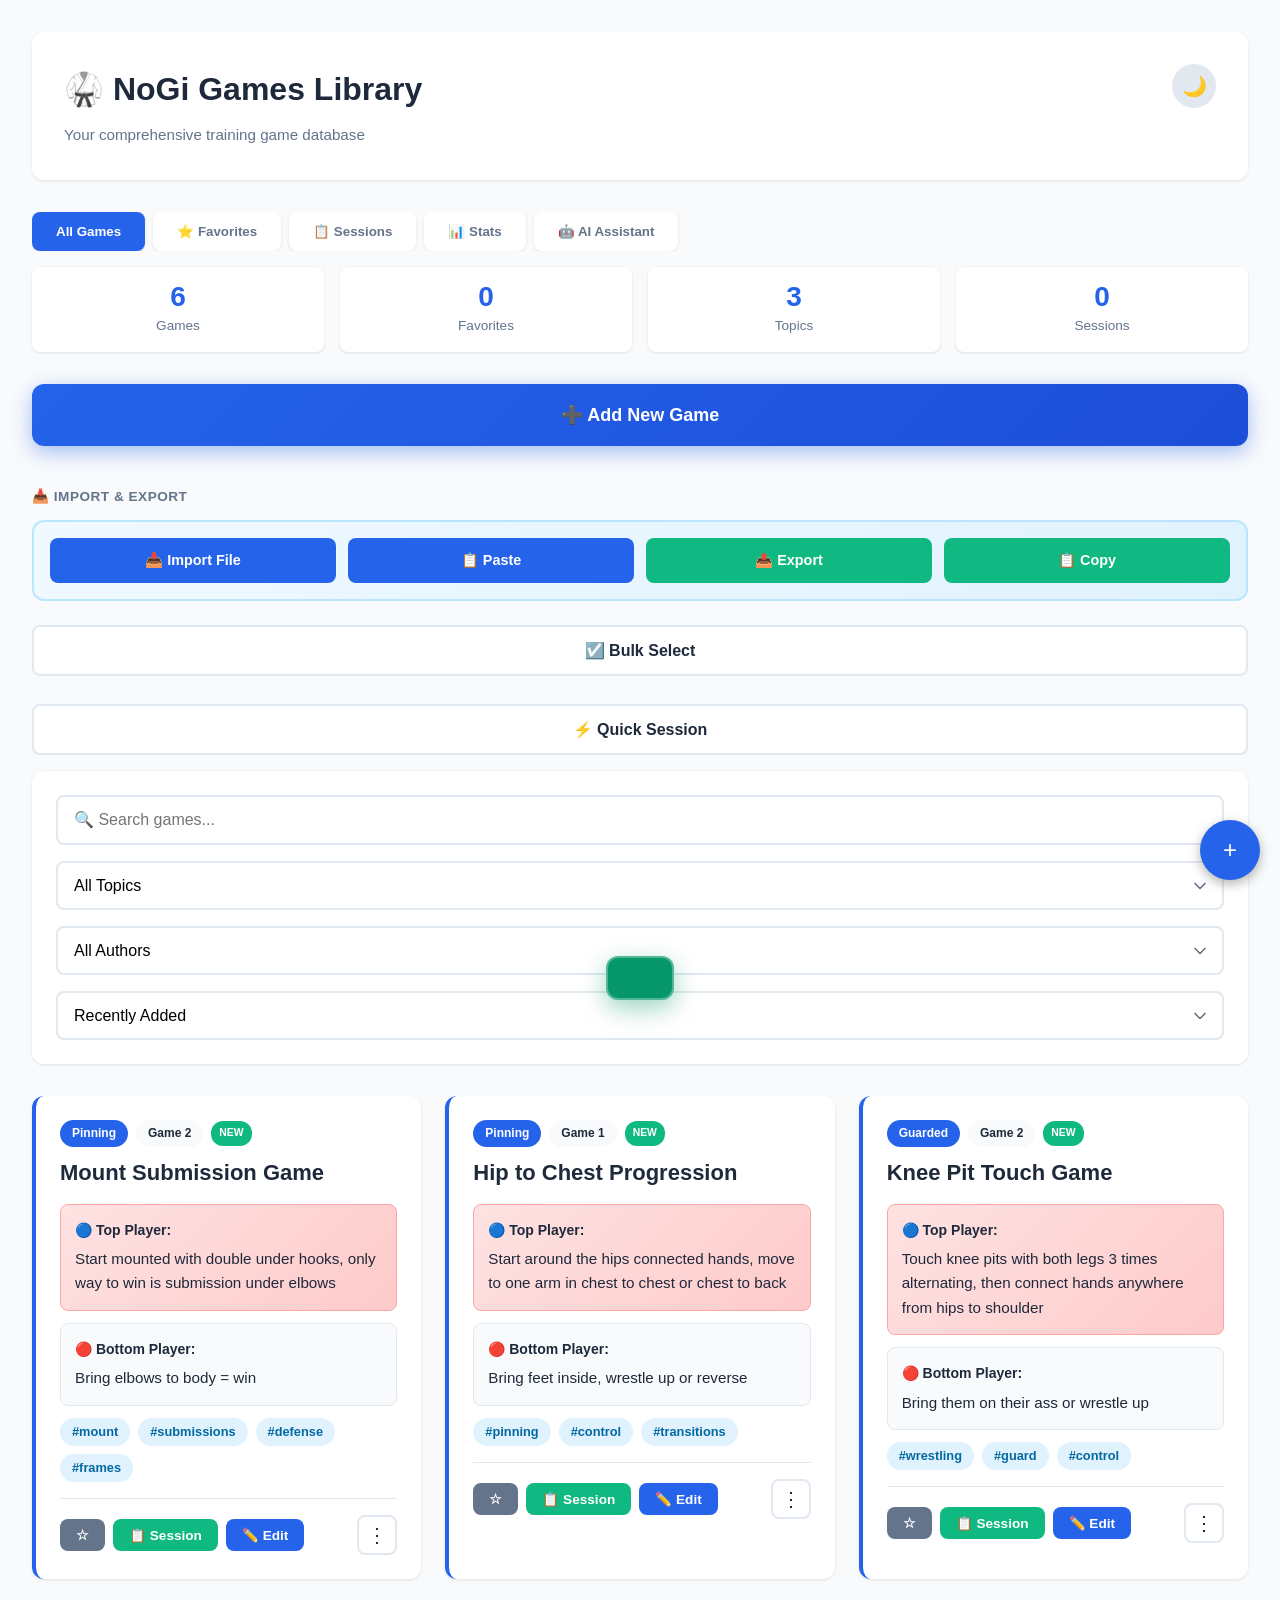
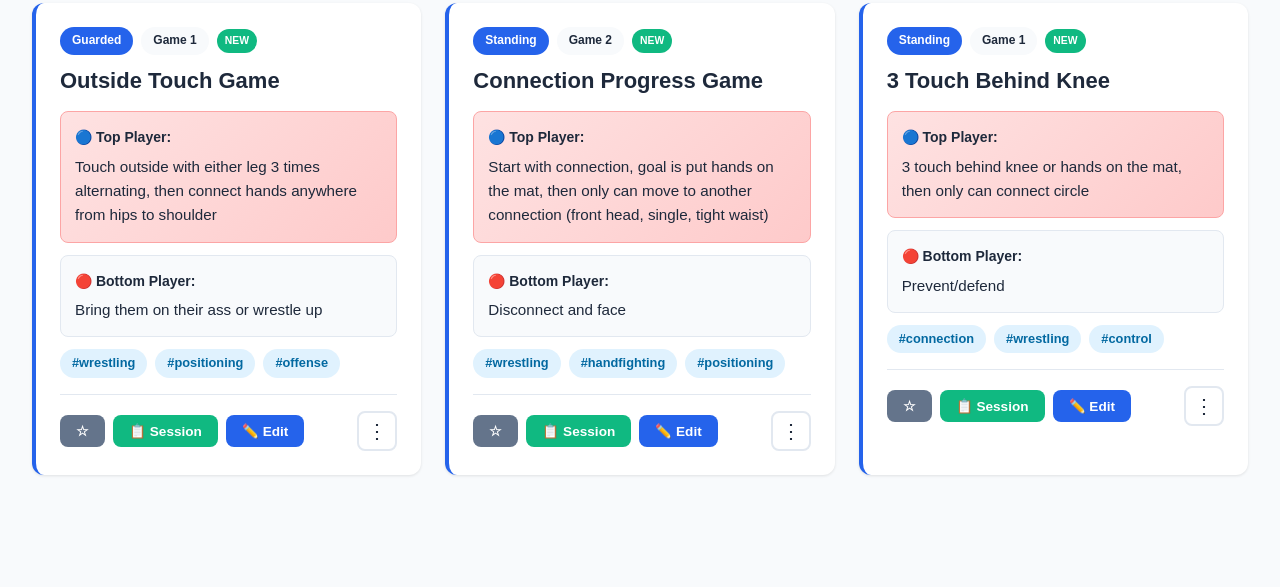
==== commit 8b809099: "Add Session Quick-Start mode for fast session building - Toggle Quick Session mode to quickly add ga" ====
--- a/nogi-games-library-v2.html
+++ b/nogi-games-library-v2.html
@@ -1369,6 +1369,9 @@
                 <button class="filter-toggle-btn" id="bulkSelectToggle" onclick="toggleBulkSelect()" style="display: inline-flex;">
                     ☑️ Bulk Select
                 </button>
+                <button class="filter-toggle-btn" id="quickSessionToggle" onclick="toggleQuickSessionMode()" style="display: inline-flex;">
+                    ⚡ Quick Session
+                </button>
             </div>
 
             <!-- Bulk Actions Toolbar -->
@@ -1869,6 +1872,32 @@
     </div>
 
     <button class="fab" onclick="openAddModal()" title="Add Game">+</button>
+
+    <!-- Quick Session Queue -->
+    <div id="quickSessionQueue" style="display: none; position: fixed; bottom: 90px; right: 20px; z-index: 99;">
+        <button onclick="toggleQuickSessionPanel()" style="width: 60px; height: 60px; border-radius: 50%; background: linear-gradient(135deg, #10b981 0%, #059669 100%); color: white; border: none; font-size: 1.25rem; box-shadow: 0 4px 12px rgba(16, 185, 129, 0.4); cursor: pointer; display: flex; align-items: center; justify-content: center; flex-direction: column; position: relative; transition: all 0.3s;">
+            <span style="font-size: 1.5rem;">📋</span>
+            <span id="queueCount" style="position: absolute; top: -5px; right: -5px; background: #ef4444; color: white; border-radius: 50%; width: 24px; height: 24px; display: flex; align-items: center; justify-content: center; font-size: 0.75rem; font-weight: 700; border: 2px solid white;">0</span>
+        </button>
+    </div>
+
+    <!-- Quick Session Panel -->
+    <div id="quickSessionPanel" style="display: none; position: fixed; bottom: 0; left: 0; right: 0; background: var(--surface); border-radius: 16px 16px 0 0; box-shadow: 0 -4px 20px rgba(0,0,0,0.2); z-index: 1000; max-height: 70vh; overflow-y: auto; padding: 1.25rem;">
+        <div style="display: flex; align-items: center; justify-content: space-between; margin-bottom: 1rem;">
+            <h3 style="font-size: 1.25rem; font-weight: 700; color: var(--text); margin: 0;">⚡ Quick Session Queue</h3>
+            <button onclick="toggleQuickSessionPanel()" style="background: none; border: none; font-size: 1.5rem; color: var(--text-muted); cursor: pointer; width: 44px; height: 44px; display: flex; align-items: center; justify-content: center; border-radius: 8px;" onmouseover="this.style.background='var(--bg)'" onmouseout="this.style.background='none'">×</button>
+        </div>
+        <div id="queueGames" style="display: flex; flex-direction: column; gap: 0.75rem; margin-bottom: 1rem;">
+            <!-- Queued games will appear here -->
+        </div>
+        <div style="display: flex; gap: 0.75rem; padding-top: 1rem; border-top: 2px solid var(--border);">
+            <button onclick="saveQuickSession()" class="btn btn-success" style="flex: 1;">💾 Save Session</button>
+            <button onclick="clearQuickQueue()" class="btn btn-danger" style="flex: 1;">🗑️ Clear Queue</button>
+        </div>
+    </div>
+
+    <!-- Panel backdrop -->
+    <div id="quickSessionBackdrop" style="display: none; position: fixed; top: 0; left: 0; right: 0; bottom: 0; background: rgba(0,0,0,0.5); z-index: 999;" onclick="toggleQuickSessionPanel()"></div>
 
     <!-- Game Modal -->
     <div class="modal" id="gameModal">
@@ -2063,6 +2092,8 @@
         let undoState = null; // Stores {type: 'game'|'session', data: {...}, action: 'delete'}
         let bulkSelectMode = false;
         let selectedGameIds = new Set();
+        let quickSessionMode = false;
+        let quickSessionQueue = [];
 
         // Theme management
         function initTheme() {
@@ -2560,7 +2591,13 @@
             const sevenDaysAgo = now - (7 * 24 * 60 * 60 * 1000);
 
             grid.innerHTML = filtered.map(game => `
-                <div class="game-card ${getTopicClass(game.topic)} ${game.favorite ? 'favorite' : ''}">
+                <div class="game-card ${getTopicClass(game.topic)} ${game.favorite ? 'favorite' : ''}"
+                     ${quickSessionMode ? `onclick="addToQuickQueue(${game.id})" style="cursor: pointer;"` : ''}>
+                    ${quickSessionMode ? `
+                        <div style="position: absolute; top: 1rem; right: 1rem; z-index: 10; background: linear-gradient(135deg, #10b981 0%, #059669 100%); color: white; padding: 0.5rem 0.75rem; border-radius: 20px; font-size: 0.8rem; font-weight: 700; box-shadow: 0 2px 8px rgba(16, 185, 129, 0.3);">
+                            ⚡ Tap to Add
+                        </div>
+                    ` : ''}
                     ${bulkSelectMode ? `
                         <div style="position: absolute; top: 1rem; right: 1rem; z-index: 10;">
                             <input type="checkbox" class="bulk-select-checkbox" value="${game.id}"
@@ -2609,7 +2646,7 @@
                         </div>
                     ` : ''}
 
-                    <div class="game-actions">
+                    <div class="game-actions" onclick="event.stopPropagation()">
                         <div class="game-actions-main">
                             <button class="btn btn-sm ${game.favorite ? 'btn-warning' : 'btn-secondary'}"
                                     onclick="toggleFavorite(${game.id})" title="${game.favorite ? 'Remove from favorites' : 'Add to favorites'}">
@@ -2817,6 +2854,174 @@
                     }
                 });
             }, 100);
+        }
+
+        // Quick Session Mode
+        function toggleQuickSessionMode() {
+            quickSessionMode = !quickSessionMode;
+            const toggle = document.getElementById('quickSessionToggle');
+            const queueBtn = document.getElementById('quickSessionQueue');
+
+            if (quickSessionMode) {
+                // Disable bulk select if active
+                if (bulkSelectMode) {
+                    toggleBulkSelect();
+                }
+
+                toggle.classList.add('active');
+                queueBtn.style.display = 'block';
+                showToast('⚡ Tap games to add to queue', 'info');
+            } else {
+                toggle.classList.remove('active');
+                if (quickSessionQueue.length === 0) {
+                    queueBtn.style.display = 'none';
+                }
+            }
+
+            renderGames();
+        }
+
+        function addToQuickQueue(gameId) {
+            const game = games.find(g => g.id === gameId);
+            if (!game) return;
+
+            // Check if already in queue
+            if (quickSessionQueue.find(g => g.id === gameId)) {
+                showToast('Game already in queue', 'info');
+                return;
+            }
+
+            quickSessionQueue.push(game);
+            updateQuickQueueUI();
+            showToast(`✓ "${game.name}" added to queue`, 'success');
+        }
+
+        function removeFromQuickQueue(gameId) {
+            quickSessionQueue = quickSessionQueue.filter(g => g.id !== gameId);
+            updateQuickQueueUI();
+
+            if (quickSessionQueue.length === 0) {
+                toggleQuickSessionPanel(true); // Close panel if empty
+            }
+        }
+
+        function moveQueueGame(index, direction) {
+            if (direction === 'up' && index > 0) {
+                [quickSessionQueue[index], quickSessionQueue[index - 1]] =
+                [quickSessionQueue[index - 1], quickSessionQueue[index]];
+            } else if (direction === 'down' && index < quickSessionQueue.length - 1) {
+                [quickSessionQueue[index], quickSessionQueue[index + 1]] =
+                [quickSessionQueue[index + 1], quickSessionQueue[index]];
+            }
+            renderQuickQueue();
+        }
+
+        function updateQuickQueueUI() {
+            const count = document.getElementById('queueCount');
+            const queueBtn = document.getElementById('quickSessionQueue');
+
+            count.textContent = quickSessionQueue.length;
+
+            if (quickSessionQueue.length > 0) {
+                queueBtn.style.display = 'block';
+            } else if (!quickSessionMode) {
+                queueBtn.style.display = 'none';
+            }
+
+            renderQuickQueue();
+        }
+
+        function renderQuickQueue() {
+            const container = document.getElementById('queueGames');
+
+            if (quickSessionQueue.length === 0) {
+                container.innerHTML = `
+                    <div style="text-align: center; padding: 2rem; color: var(--text-muted);">
+                        <p style="font-size: 1.1rem; margin-bottom: 0.5rem;">Queue is empty</p>
+                        <p style="font-size: 0.9rem;">Tap games in Quick Session mode to add them</p>
+                    </div>
+                `;
+                return;
+            }
+
+            container.innerHTML = quickSessionQueue.map((game, index) => `
+                <div style="background: var(--bg); border: 2px solid var(--border); border-radius: 8px; padding: 1rem; display: flex; align-items: center; gap: 0.75rem;">
+                    <div style="display: flex; flex-direction: column; gap: 0.25rem;">
+                        <button onclick="moveQueueGame(${index}, 'up')"
+                                ${index === 0 ? 'disabled' : ''}
+                                style="background: var(--surface); border: 1px solid var(--border); border-radius: 4px; padding: 0.25rem; cursor: pointer; font-size: 0.8rem; ${index === 0 ? 'opacity: 0.3; cursor: not-allowed;' : ''}"
+                                title="Move up">▲</button>
+                        <button onclick="moveQueueGame(${index}, 'down')"
+                                ${index === quickSessionQueue.length - 1 ? 'disabled' : ''}
+                                style="background: var(--surface); border: 1px solid var(--border); border-radius: 4px; padding: 0.25rem; cursor: pointer; font-size: 0.8rem; ${index === quickSessionQueue.length - 1 ? 'opacity: 0.3; cursor: not-allowed;' : ''}"
+                                title="Move down">▼</button>
+                    </div>
+                    <div style="flex: 1; min-width: 0;">
+                        <div style="font-weight: 700; font-size: 0.95rem; color: var(--text); margin-bottom: 0.25rem; overflow: hidden; text-overflow: ellipsis; white-space: nowrap;">
+                            ${index + 1}. ${game.name}
+                        </div>
+                        <span style="font-size: 0.75rem; background: var(--primary); color: white; padding: 0.2rem 0.5rem; border-radius: 12px; font-weight: 600;">
+                            ${game.topic}
+                        </span>
+                    </div>
+                    <button onclick="removeFromQuickQueue(${game.id})" style="background: var(--danger); color: white; border: none; padding: 0.5rem; border-radius: 6px; cursor: pointer; font-size: 1.1rem; width: 36px; height: 36px; display: flex; align-items: center; justify-content: center;" title="Remove">×</button>
+                </div>
+            `).join('');
+        }
+
+        function toggleQuickSessionPanel(forceClose = false) {
+            const panel = document.getElementById('quickSessionPanel');
+            const backdrop = document.getElementById('quickSessionBackdrop');
+
+            if (forceClose || panel.style.display === 'block') {
+                panel.style.display = 'none';
+                backdrop.style.display = 'none';
+            } else {
+                panel.style.display = 'block';
+                backdrop.style.display = 'block';
+                renderQuickQueue();
+            }
+        }
+
+        async function saveQuickSession() {
+            if (quickSessionQueue.length === 0) {
+                showToast('❌ Queue is empty', 'error');
+                return;
+            }
+
+            const sessionName = prompt('Enter session name:', `Quick Session ${new Date().toLocaleDateString()}`);
+            if (!sessionName) return;
+
+            const newSession = {
+                id: Date.now(),
+                name: sessionName.trim(),
+                games: quickSessionQueue.map(g => g.id),
+                created: Date.now(),
+                isTemplate: false
+            };
+
+            sessions.push(newSession);
+            saveSessions();
+
+            showToast(`✅ Session "${sessionName}" saved with ${quickSessionQueue.length} games`, 'success');
+
+            // Clear queue and close
+            quickSessionQueue = [];
+            updateQuickQueueUI();
+            toggleQuickSessionPanel(true);
+
+            // Switch to sessions tab
+            switchTab('sessions');
+        }
+
+        function clearQuickQueue() {
+            if (quickSessionQueue.length === 0) return;
+
+            if (confirm(`Clear all ${quickSessionQueue.length} games from queue?`)) {
+                quickSessionQueue = [];
+                updateQuickQueueUI();
+                showToast('Queue cleared', 'info');
+            }
         }
 
         // Toggle favorite
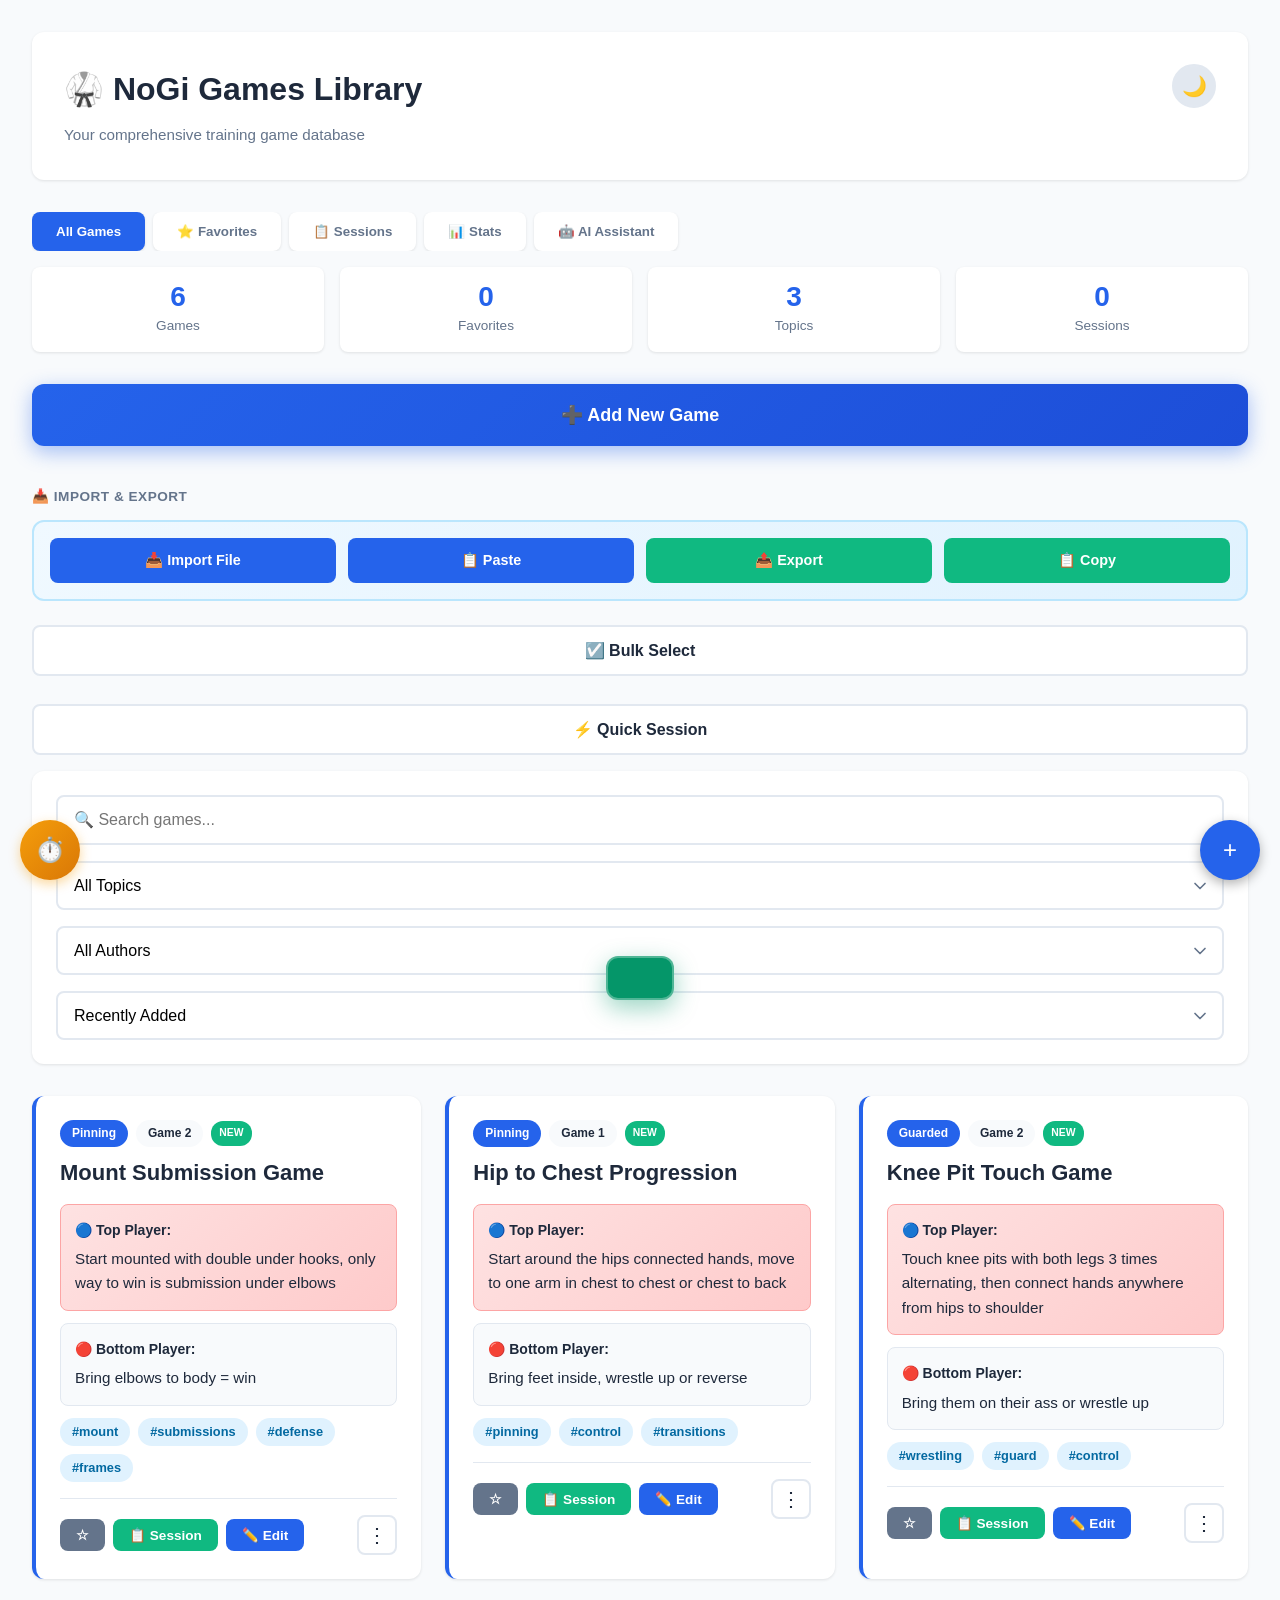
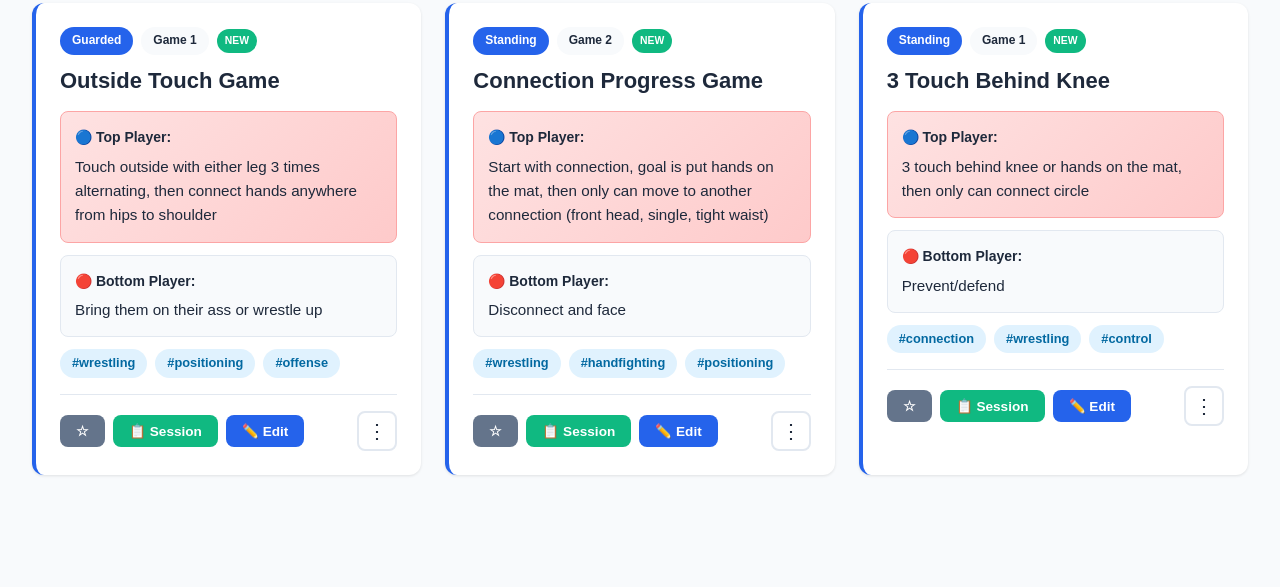
==== commit fda3eea9: "Add Training Timer with round mode and audio alerts - Floating timer button on left side for easy ac" ====
--- a/nogi-games-library-v2.html
+++ b/nogi-games-library-v2.html
@@ -1898,6 +1898,63 @@
 
     <!-- Panel backdrop -->
     <div id="quickSessionBackdrop" style="display: none; position: fixed; top: 0; left: 0; right: 0; bottom: 0; background: rgba(0,0,0,0.5); z-index: 999;" onclick="toggleQuickSessionPanel()"></div>
+
+    <!-- Training Timer -->
+    <div id="timerButton" style="position: fixed; bottom: 20px; left: 20px; z-index: 99;">
+        <button onclick="toggleTimerPanel()" style="width: 60px; height: 60px; border-radius: 50%; background: linear-gradient(135deg, #f59e0b 0%, #d97706 100%); color: white; border: none; font-size: 1.5rem; box-shadow: 0 4px 12px rgba(245, 158, 11, 0.4); cursor: pointer; display: flex; align-items: center; justify-content: center; transition: all 0.3s;">
+            ⏱️
+        </button>
+    </div>
+
+    <!-- Timer Panel -->
+    <div id="timerPanel" style="display: none; position: fixed; bottom: 0; left: 0; right: 0; background: var(--surface); border-radius: 16px 16px 0 0; box-shadow: 0 -4px 20px rgba(0,0,0,0.2); z-index: 1000; padding: 1.5rem;">
+        <div style="display: flex; align-items: center; justify-content: space-between; margin-bottom: 1rem;">
+            <h3 style="font-size: 1.25rem; font-weight: 700; color: var(--text); margin: 0;">⏱️ Training Timer</h3>
+            <button onclick="toggleTimerPanel()" style="background: none; border: none; font-size: 1.5rem; color: var(--text-muted); cursor: pointer; width: 44px; height: 44px; display: flex; align-items: center; justify-content: center; border-radius: 8px;" onmouseover="this.style.background='var(--bg)'" onmouseout="this.style.background='none'">×</button>
+        </div>
+
+        <!-- Timer Display -->
+        <div id="timerDisplay" style="text-align: center; margin-bottom: 1.5rem;">
+            <div style="font-size: 4rem; font-weight: 700; color: var(--primary); font-variant-numeric: tabular-nums; margin-bottom: 0.5rem;" id="timerTime">0:00</div>
+            <div id="timerRound" style="font-size: 1.1rem; color: var(--text-muted); font-weight: 600;"></div>
+        </div>
+
+        <!-- Quick Presets -->
+        <div style="display: grid; grid-template-columns: repeat(3, 1fr); gap: 0.75rem; margin-bottom: 1rem;">
+            <button onclick="setTimer(180)" class="btn btn-secondary">3 min</button>
+            <button onclick="setTimer(300)" class="btn btn-secondary">5 min</button>
+            <button onclick="setTimer(600)" class="btn btn-secondary">10 min</button>
+        </div>
+
+        <!-- Custom Time -->
+        <div style="display: flex; gap: 0.75rem; margin-bottom: 1.5rem;">
+            <input type="number" id="customMinutes" placeholder="Minutes" min="1" max="60" style="flex: 1; padding: 0.875rem; border: 2px solid var(--border); border-radius: 8px; font-size: 1rem; background: var(--surface); color: var(--text);">
+            <button onclick="setCustomTimer()" class="btn btn-secondary">Set</button>
+        </div>
+
+        <!-- Round Mode -->
+        <div style="background: var(--bg); padding: 1rem; border-radius: 8px; margin-bottom: 1rem;">
+            <label style="display: flex; align-items: center; gap: 0.5rem; cursor: pointer; margin-bottom: 0.75rem;">
+                <input type="checkbox" id="roundMode" onchange="toggleRoundMode()" style="width: 20px; height: 20px; cursor: pointer;">
+                <span style="font-weight: 600; color: var(--text);">Round Mode (Auto-Switch)</span>
+            </label>
+            <div id="roundConfig" style="display: none;">
+                <div style="display: flex; gap: 0.5rem; align-items: center; margin-top: 0.5rem;">
+                    <input type="number" id="roundCount" value="3" min="1" max="10" style="width: 60px; padding: 0.5rem; border: 2px solid var(--border); border-radius: 6px; background: var(--surface); color: var(--text);">
+                    <span style="color: var(--text-muted); font-size: 0.9rem;">rounds</span>
+                </div>
+            </div>
+        </div>
+
+        <!-- Controls -->
+        <div style="display: grid; grid-template-columns: repeat(2, 1fr); gap: 0.75rem;">
+            <button id="startPauseBtn" onclick="startPauseTimer()" class="btn btn-success" disabled>Start</button>
+            <button onclick="resetTimer()" class="btn btn-danger">Reset</button>
+        </div>
+    </div>
+
+    <!-- Timer backdrop -->
+    <div id="timerBackdrop" style="display: none; position: fixed; top: 0; left: 0; right: 0; bottom: 0; background: rgba(0,0,0,0.5); z-index: 999;" onclick="toggleTimerPanel()"></div>
 
     <!-- Game Modal -->
     <div class="modal" id="gameModal">
@@ -2094,6 +2151,13 @@
         let selectedGameIds = new Set();
         let quickSessionMode = false;
         let quickSessionQueue = [];
+        let timerInterval = null;
+        let timerSeconds = 0;
+        let timerDuration = 0;
+        let timerRunning = false;
+        let timerRoundMode = false;
+        let timerCurrentRound = 1;
+        let timerTotalRounds = 3;
 
         // Theme management
         function initTheme() {
@@ -3024,6 +3088,162 @@
             }
         }
 
+        // Training Timer Functions
+        function toggleTimerPanel() {
+            const panel = document.getElementById('timerPanel');
+            const backdrop = document.getElementById('timerBackdrop');
+
+            if (panel.style.display === 'block') {
+                panel.style.display = 'none';
+                backdrop.style.display = 'none';
+            } else {
+                panel.style.display = 'block';
+                backdrop.style.display = 'block';
+            }
+        }
+
+        function setTimer(seconds) {
+            timerDuration = seconds;
+            timerSeconds = seconds;
+            timerCurrentRound = 1;
+            updateTimerDisplay();
+            document.getElementById('startPauseBtn').disabled = false;
+            document.getElementById('startPauseBtn').textContent = 'Start';
+            timerRunning = false;
+        }
+
+        function setCustomTimer() {
+            const minutes = parseInt(document.getElementById('customMinutes').value);
+            if (!minutes || minutes < 1) {
+                showToast('❌ Enter valid minutes', 'error');
+                return;
+            }
+            setTimer(minutes * 60);
+            showToast(`Timer set to ${minutes} minute${minutes > 1 ? 's' : ''}`, 'success');
+        }
+
+        function toggleRoundMode() {
+            timerRoundMode = document.getElementById('roundMode').checked;
+            document.getElementById('roundConfig').style.display = timerRoundMode ? 'block' : 'none';
+
+            if (timerRoundMode) {
+                timerTotalRounds = parseInt(document.getElementById('roundCount').value) || 3;
+            }
+
+            updateTimerDisplay();
+        }
+
+        function startPauseTimer() {
+            if (timerRunning) {
+                // Pause
+                clearInterval(timerInterval);
+                timerRunning = false;
+                document.getElementById('startPauseBtn').textContent = 'Resume';
+                document.getElementById('startPauseBtn').classList.remove('btn-danger');
+                document.getElementById('startPauseBtn').classList.add('btn-success');
+            } else {
+                // Start/Resume
+                timerRunning = true;
+                document.getElementById('startPauseBtn').textContent = 'Pause';
+                document.getElementById('startPauseBtn').classList.remove('btn-success');
+                document.getElementById('startPauseBtn').classList.add('btn-danger');
+
+                timerInterval = setInterval(() => {
+                    timerSeconds--;
+
+                    if (timerSeconds <= 0) {
+                        // Timer finished
+                        clearInterval(timerInterval);
+
+                        // Vibrate if supported
+                        if (navigator.vibrate) {
+                            navigator.vibrate([200, 100, 200]);
+                        }
+
+                        // Play sound (beep)
+                        try {
+                            const audioContext = new (window.AudioContext || window.webkitAudioContext)();
+                            const oscillator = audioContext.createOscillator();
+                            const gainNode = audioContext.createGain();
+
+                            oscillator.connect(gainNode);
+                            gainNode.connect(audioContext.destination);
+
+                            oscillator.frequency.value = 800;
+                            oscillator.type = 'sine';
+
+                            gainNode.gain.setValueAtTime(0.3, audioContext.currentTime);
+                            gainNode.gain.exponentialRampToValueAtTime(0.01, audioContext.currentTime + 0.5);
+
+                            oscillator.start(audioContext.currentTime);
+                            oscillator.stop(audioContext.currentTime + 0.5);
+                        } catch (e) {
+                            console.log('Audio not supported');
+                        }
+
+                        if (timerRoundMode && timerCurrentRound < timerTotalRounds) {
+                            // Next round
+                            timerCurrentRound++;
+                            timerSeconds = timerDuration;
+                            showToast(`⏱️ Round ${timerCurrentRound} of ${timerTotalRounds}`, 'info');
+                            updateTimerDisplay();
+                        } else {
+                            // All done
+                            timerRunning = false;
+                            document.getElementById('startPauseBtn').textContent = 'Start';
+                            document.getElementById('startPauseBtn').classList.remove('btn-danger');
+                            document.getElementById('startPauseBtn').classList.add('btn-success');
+
+                            if (timerRoundMode) {
+                                showToast('🎉 All rounds complete!', 'success');
+                            } else {
+                                showToast('⏱️ Time\'s up!', 'success');
+                            }
+
+                            updateTimerDisplay();
+                        }
+                    } else {
+                        updateTimerDisplay();
+                    }
+                }, 1000);
+            }
+        }
+
+        function resetTimer() {
+            clearInterval(timerInterval);
+            timerRunning = false;
+            timerSeconds = timerDuration;
+            timerCurrentRound = 1;
+            document.getElementById('startPauseBtn').textContent = 'Start';
+            document.getElementById('startPauseBtn').classList.remove('btn-danger');
+            document.getElementById('startPauseBtn').classList.add('btn-success');
+            updateTimerDisplay();
+        }
+
+        function updateTimerDisplay() {
+            const minutes = Math.floor(timerSeconds / 60);
+            const seconds = timerSeconds % 60;
+            document.getElementById('timerTime').textContent =
+                `${minutes}:${seconds.toString().padStart(2, '0')}`;
+
+            if (timerRoundMode) {
+                document.getElementById('timerRound').textContent =
+                    `Round ${timerCurrentRound} of ${timerTotalRounds}`;
+            } else {
+                document.getElementById('timerRound').textContent = '';
+            }
+
+            // Change color when low on time
+            const display = document.getElementById('timerTime');
+            if (timerSeconds <= 10 && timerSeconds > 0) {
+                display.style.color = 'var(--danger)';
+            } else if (timerSeconds === 0) {
+                display.style.color = 'var(--success)';
+            } else {
+                display.style.color = 'var(--primary)';
+            }
+        }
+
         // Toggle favorite
         // Overflow menu management
         function toggleOverflowMenu(gameId) {
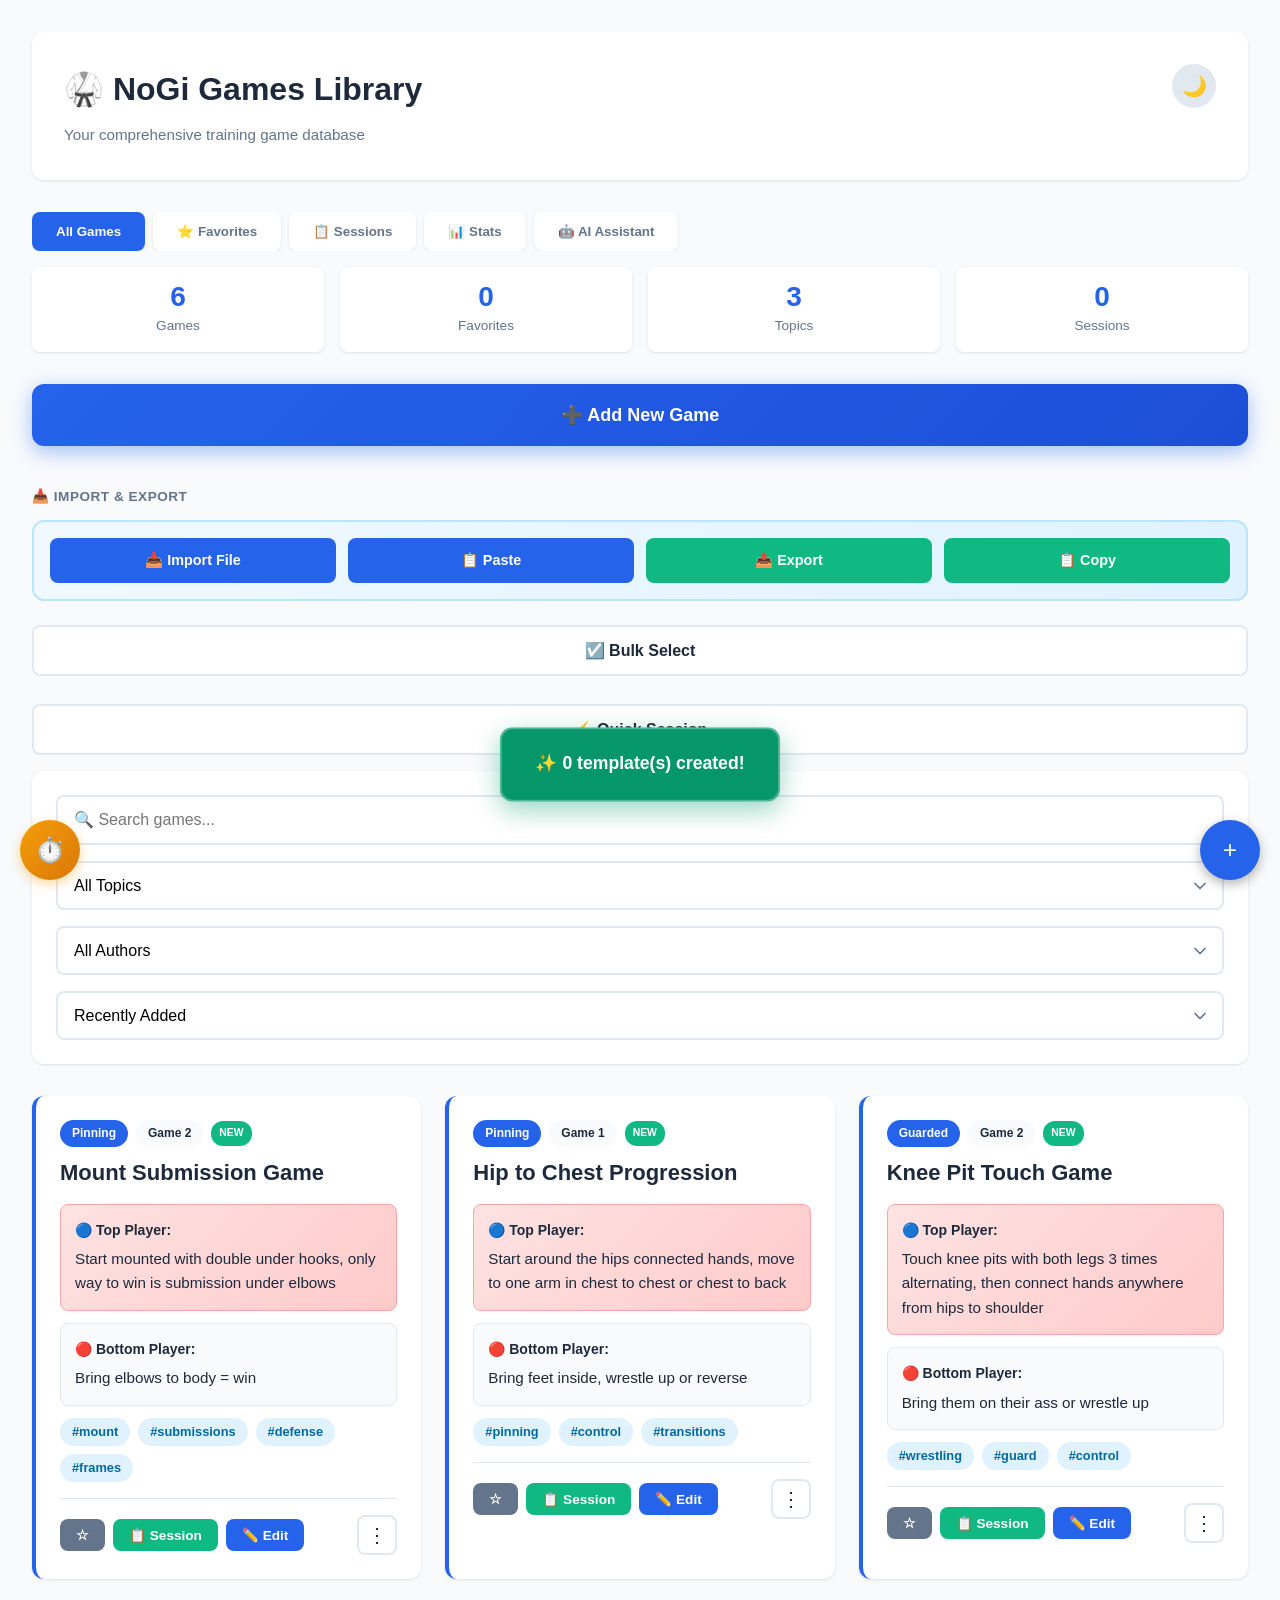
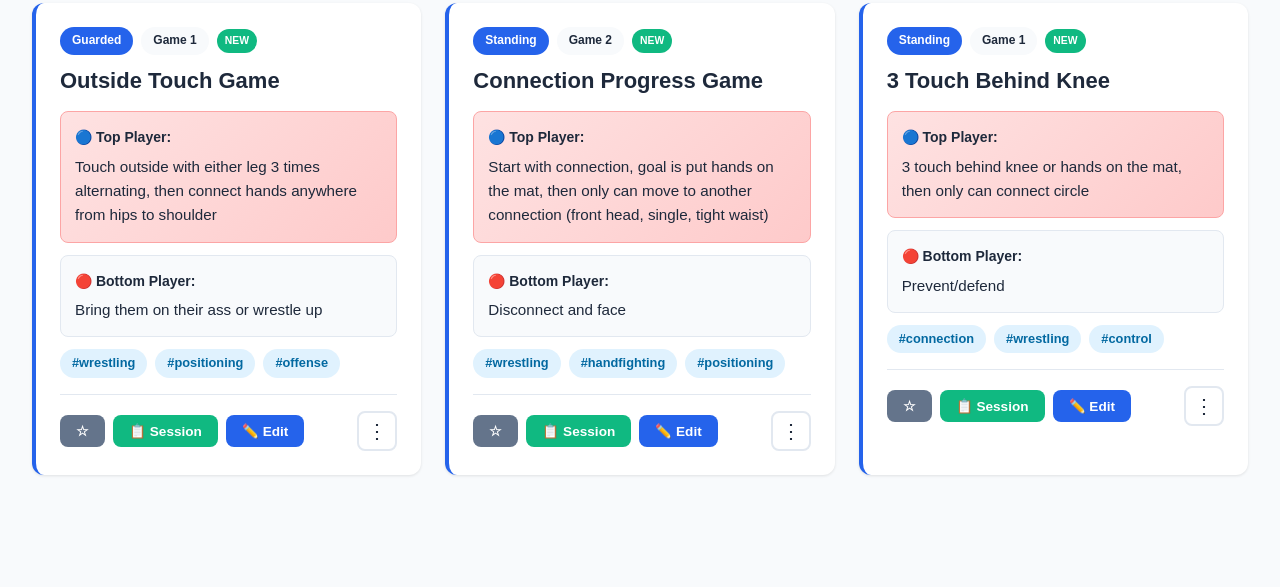
==== commit 1281c06a: "Add pre-loaded session templates by training goal - Auto-creates 7 default templates on first load -" ====
--- a/nogi-games-library-v2.html
+++ b/nogi-games-library-v2.html
@@ -1443,13 +1443,18 @@
 
             <!-- Templates Section -->
             <div style="margin-bottom: 2rem;">
-                <div style="display: flex; align-items: center; justify-content: space-between; margin-bottom: 1rem;">
+                <div style="display: flex; align-items: center; justify-content: space-between; margin-bottom: 1rem; gap: 0.5rem; flex-wrap: wrap;">
                     <h3 style="font-size: 1.125rem; font-weight: 700; color: var(--text);">
                         💾 Session Templates
                     </h3>
-                    <button class="btn btn-secondary btn-sm" onclick="renderTemplates()">
-                        🔄 Refresh
-                    </button>
+                    <div style="display: flex; gap: 0.5rem;">
+                        <button class="btn btn-primary btn-sm" onclick="createDefaultTemplates(); renderTemplates();">
+                            ✨ Create Defaults
+                        </button>
+                        <button class="btn btn-secondary btn-sm" onclick="renderTemplates()">
+                            🔄 Refresh
+                        </button>
+                    </div>
                 </div>
                 <div id="templatesContainer"></div>
             </div>
@@ -2348,7 +2353,117 @@
             const stored = localStorage.getItem('nogiTemplates');
             if (stored) {
                 templates = JSON.parse(stored);
-            }
+            } else {
+                // Create default templates on first load
+                createDefaultTemplates();
+            }
+        }
+
+        function createDefaultTemplates() {
+            const defaultTemplates = [];
+
+            // Get games by topic for template creation
+            const getGamesByTopics = (topics, limit = 5) => {
+                return games
+                    .filter(g => topics.includes(g.topic))
+                    .slice(0, limit)
+                    .map(g => g.id);
+            };
+
+            // Template 1: Competition Prep (Guard + Back Attacks)
+            const compGames = getGamesByTopics(['Guard Passing', 'Guard Retention', 'Back Control', 'Submissions'], 6);
+            if (compGames.length >= 4) {
+                defaultTemplates.push({
+                    id: Date.now() + 1,
+                    name: '🏆 Competition Prep',
+                    gameIds: compGames,
+                    created: Date.now(),
+                    isTemplate: true,
+                    description: 'High-intensity training for competition readiness'
+                });
+            }
+
+            // Template 2: Fundamentals (Basics + Escapes)
+            const fundGames = getGamesByTopics(['Guard Retention', 'Escapes', 'Top Control', 'Guard Passing'], 5);
+            if (fundGames.length >= 3) {
+                defaultTemplates.push({
+                    id: Date.now() + 2,
+                    name: '📚 Fundamentals',
+                    gameIds: fundGames,
+                    created: Date.now(),
+                    isTemplate: true,
+                    description: 'Essential movements and positions'
+                });
+            }
+
+            // Template 3: Guard Focus
+            const guardGames = getGamesByTopics(['Guard Retention', 'Guard Passing', 'Half Guard'], 5);
+            if (guardGames.length >= 3) {
+                defaultTemplates.push({
+                    id: Date.now() + 3,
+                    name: '🛡️ Guard Development',
+                    gameIds: guardGames,
+                    created: Date.now(),
+                    isTemplate: true,
+                    description: 'Master guard retention and passing'
+                });
+            }
+
+            // Template 4: Top Game (Passing + Control)
+            const topGames = getGamesByTopics(['Guard Passing', 'Top Control', 'Mount', 'Back Control'], 5);
+            if (topGames.length >= 3) {
+                defaultTemplates.push({
+                    id: Date.now() + 4,
+                    name: '⬆️ Top Position Mastery',
+                    gameIds: topGames,
+                    created: Date.now(),
+                    isTemplate: true,
+                    description: 'Develop dominant top game'
+                });
+            }
+
+            // Template 5: Submissions Focus
+            const subGames = getGamesByTopics(['Submissions', 'Back Control', 'Mount', 'Leg Locks'], 5);
+            if (subGames.length >= 3) {
+                defaultTemplates.push({
+                    id: Date.now() + 5,
+                    name: '🎯 Finishing Sequences',
+                    gameIds: subGames,
+                    created: Date.now(),
+                    isTemplate: true,
+                    description: 'Submission attacks and setups'
+                });
+            }
+
+            // Template 6: Leg Locks Specialist
+            const legGames = getGamesByTopics(['Leg Locks', 'Guard Retention', 'Transitions'], 4);
+            if (legGames.length >= 2) {
+                defaultTemplates.push({
+                    id: Date.now() + 6,
+                    name: '🦵 Leg Lock System',
+                    gameIds: legGames,
+                    created: Date.now(),
+                    isTemplate: true,
+                    description: 'Modern leg entanglement game'
+                });
+            }
+
+            // Template 7: Scrambles & Transitions
+            const transGames = getGamesByTopics(['Transitions', 'Turtle', 'Escapes', 'Takedowns'], 5);
+            if (transGames.length >= 3) {
+                defaultTemplates.push({
+                    id: Date.now() + 7,
+                    name: '🔄 Dynamic Movement',
+                    gameIds: transGames,
+                    created: Date.now(),
+                    isTemplate: true,
+                    description: 'Scrambles, transitions, and chaos'
+                });
+            }
+
+            templates = defaultTemplates;
+            saveTemplates();
+            showToast(`✨ ${defaultTemplates.length} template(s) created!`, 'success');
         }
 
         function saveTemplates() {
@@ -4343,6 +4458,7 @@
                             </div>
 
                             <div class="session-actions">
+                                <button class="btn btn-secondary btn-sm" onclick="shareSession(${s.id}); event.stopPropagation();">📤 Share</button>
                                 <button class="btn btn-success btn-sm" onclick="printSession(${s.id}); event.stopPropagation();">🖨️ Print</button>
                                 <button class="btn btn-primary btn-sm" onclick="editSession(${s.id}); event.stopPropagation();">✏️ Edit</button>
                                 <button class="btn btn-danger btn-sm" onclick="deleteSession(${s.id}); event.stopPropagation();">🗑️ Delete</button>
@@ -4467,6 +4583,63 @@
             printWindow.onload = function() {
                 printWindow.print();
             };
+        }
+
+        async function shareSession(id) {
+            const session = sessions.find(s => s.id === id);
+            if (!session) return;
+
+            const sessionGames = session.gameIds.map(gameId => games.find(g => g.id === gameId)).filter(Boolean);
+
+            // Create shareable text format
+            const shareText = `🥋 ${session.name}
+
+📋 ${sessionGames.length} Training Games
+📅 ${new Date().toLocaleDateString()}
+
+${sessionGames.map((game, index) => `
+${index + 1}. ${game.name} (${game.topic})
+
+🔵 Top Player: ${game.topPlayer}
+
+🔴 Bottom Player: ${game.bottomPlayer}
+${game.coaching ? `\n💡 Coaching: ${game.coaching}` : ''}
+${game.skills ? `\n🏷️ ${game.skills}` : ''}
+
+---`).join('\n')}
+
+Created with NoGi Games Library
+`;
+
+            // Try native share API first (works great on mobile)
+            if (navigator.share) {
+                try {
+                    await navigator.share({
+                        title: `${session.name} - Training Session`,
+                        text: shareText
+                    });
+                    showToast('✅ Session shared!', 'success');
+                } catch (err) {
+                    if (err.name !== 'AbortError') {
+                        console.log('Share failed:', err);
+                        // Fallback to copy
+                        copySessionToClipboard(shareText);
+                    }
+                }
+            } else {
+                // Fallback: copy to clipboard
+                copySessionToClipboard(shareText);
+            }
+        }
+
+        async function copySessionToClipboard(text) {
+            try {
+                await navigator.clipboard.writeText(text);
+                showToast('📋 Session copied to clipboard!', 'success');
+            } catch (err) {
+                showToast('❌ Could not copy session', 'error');
+                console.error('Copy failed:', err);
+            }
         }
 
         // Toast notification
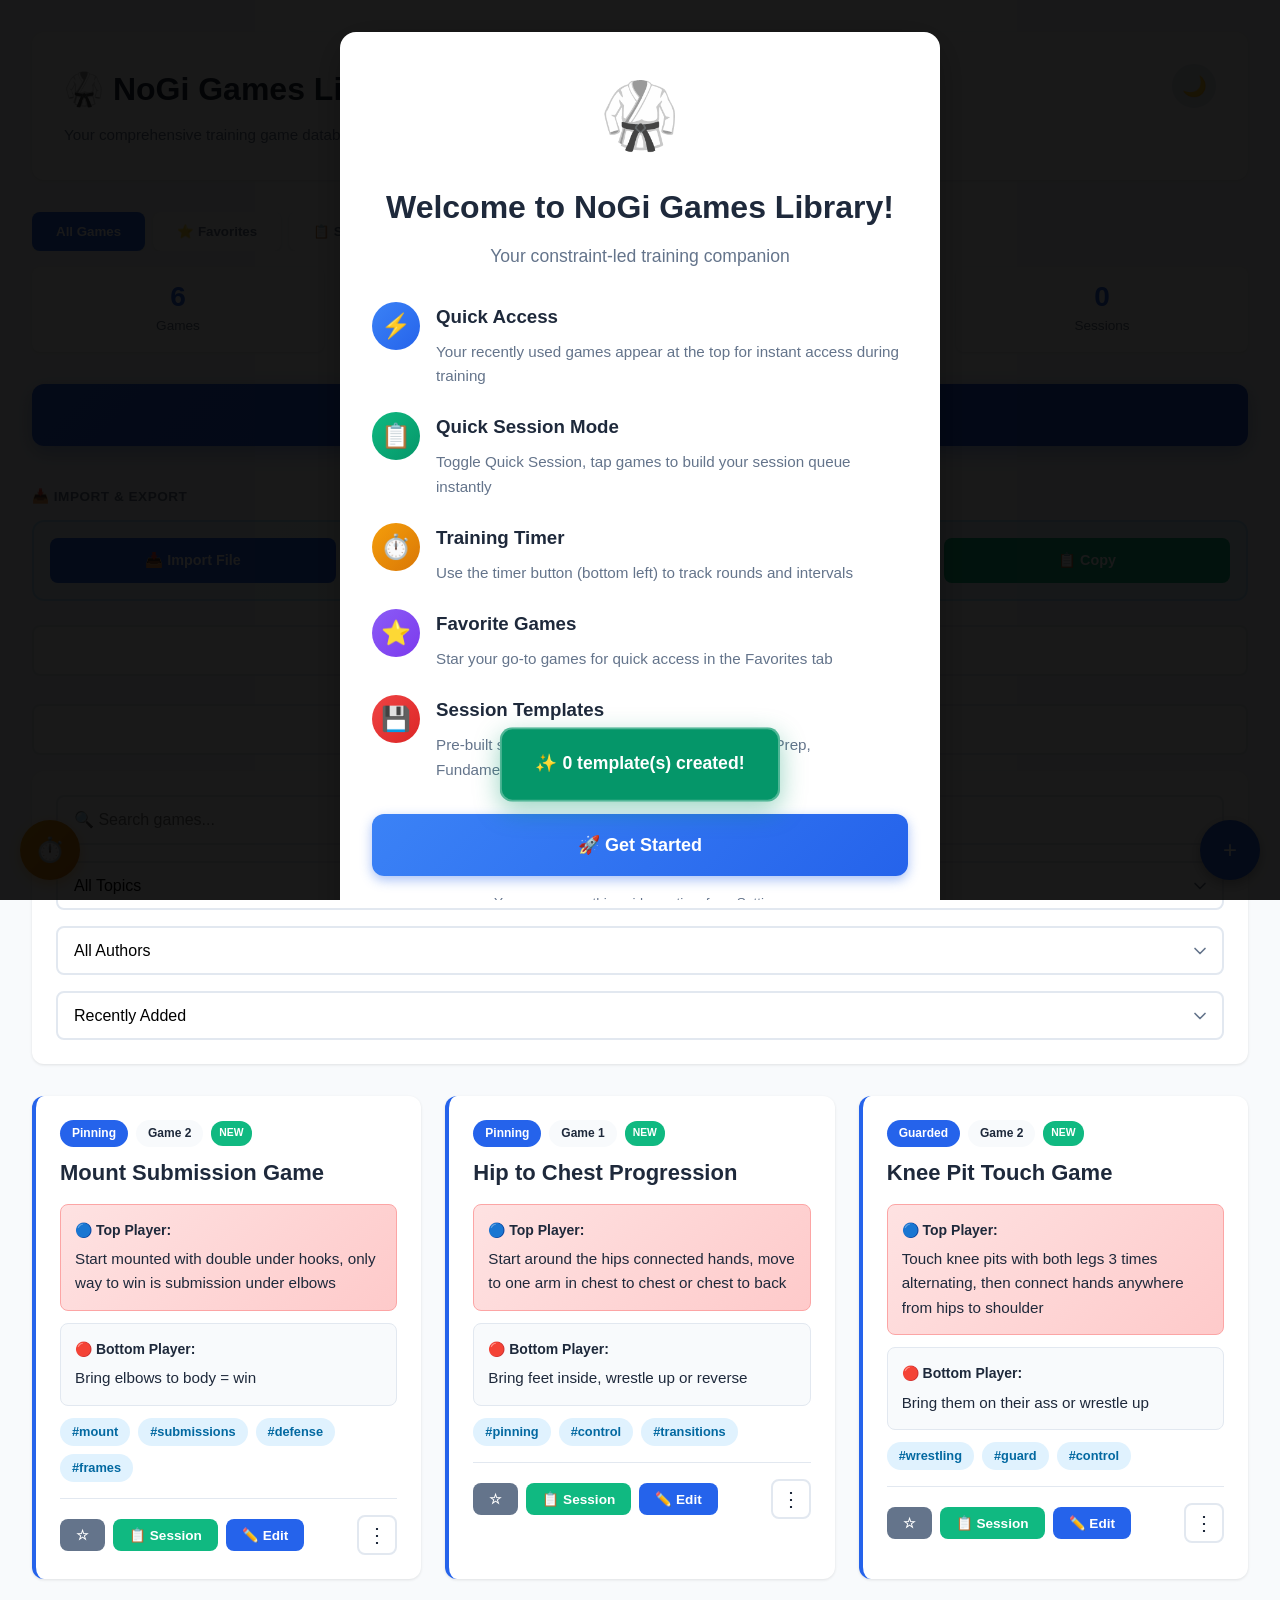
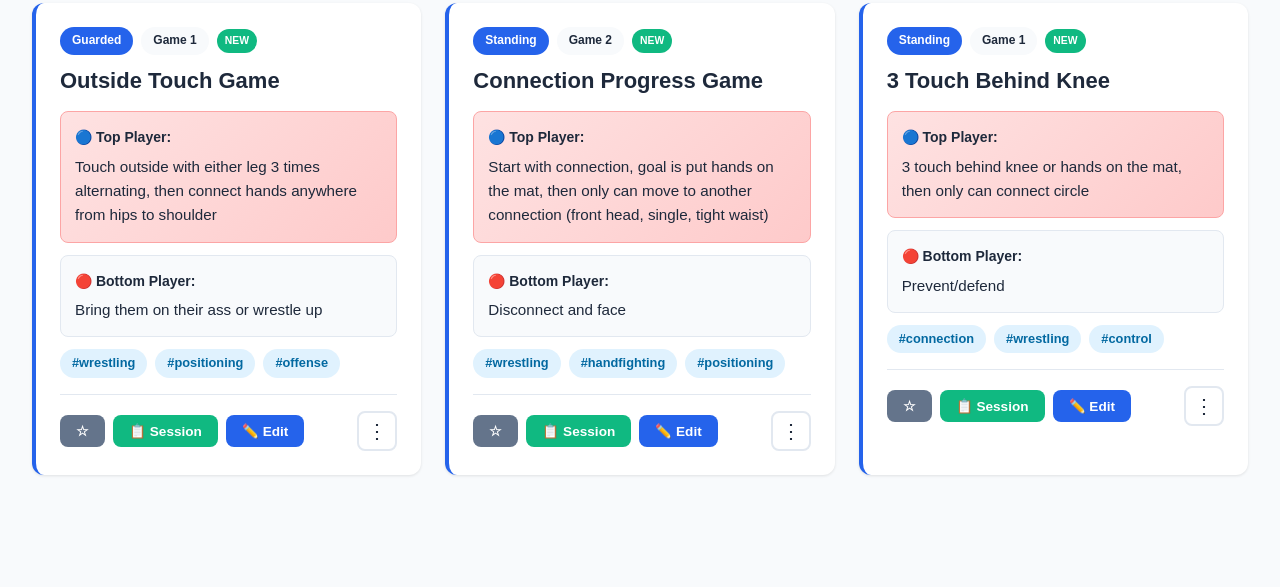
==== commit 9ed56f19: "Add progressive onboarding overlay for new users - Welcomes first-time users with feature overview -" ====
--- a/nogi-games-library-v2.html
+++ b/nogi-games-library-v2.html
@@ -1960,6 +1960,65 @@
 
     <!-- Timer backdrop -->
     <div id="timerBackdrop" style="display: none; position: fixed; top: 0; left: 0; right: 0; bottom: 0; background: rgba(0,0,0,0.5); z-index: 999;" onclick="toggleTimerPanel()"></div>
+
+    <!-- Onboarding Overlay -->
+    <div id="onboardingOverlay" style="display: none; position: fixed; top: 0; left: 0; right: 0; bottom: 0; background: rgba(0,0,0,0.9); z-index: 2000; overflow-y: auto; padding: 2rem;">
+        <div style="max-width: 600px; margin: 0 auto; background: var(--surface); border-radius: 16px; padding: 2rem; box-shadow: 0 10px 40px rgba(0,0,0,0.3);">
+            <div style="text-align: center; margin-bottom: 2rem;">
+                <div style="font-size: 4rem; margin-bottom: 1rem;">🥋</div>
+                <h2 style="font-size: 2rem; font-weight: 700; color: var(--text); margin-bottom: 0.5rem;">Welcome to NoGi Games Library!</h2>
+                <p style="color: var(--text-muted); font-size: 1.1rem;">Your constraint-led training companion</p>
+            </div>
+
+            <div style="display: flex; flex-direction: column; gap: 1.5rem; margin-bottom: 2rem;">
+                <div style="display: flex; gap: 1rem; align-items: start;">
+                    <div style="background: linear-gradient(135deg, #3b82f6 0%, #2563eb 100%); color: white; width: 48px; height: 48px; border-radius: 50%; display: flex; align-items: center; justify-content: center; font-size: 1.5rem; flex-shrink: 0;">⚡</div>
+                    <div style="flex: 1;">
+                        <h3 style="font-weight: 700; color: var(--text); margin-bottom: 0.5rem;">Quick Access</h3>
+                        <p style="color: var(--text-muted); font-size: 0.95rem;">Your recently used games appear at the top for instant access during training</p>
+                    </div>
+                </div>
+
+                <div style="display: flex; gap: 1rem; align-items: start;">
+                    <div style="background: linear-gradient(135deg, #10b981 0%, #059669 100%); color: white; width: 48px; height: 48px; border-radius: 50%; display: flex; align-items: center; justify-content: center; font-size: 1.5rem; flex-shrink: 0;">📋</div>
+                    <div style="flex: 1;">
+                        <h3 style="font-weight: 700; color: var(--text); margin-bottom: 0.5rem;">Quick Session Mode</h3>
+                        <p style="color: var(--text-muted); font-size: 0.95rem;">Toggle Quick Session, tap games to build your session queue instantly</p>
+                    </div>
+                </div>
+
+                <div style="display: flex; gap: 1rem; align-items: start;">
+                    <div style="background: linear-gradient(135deg, #f59e0b 0%, #d97706 100%); color: white; width: 48px; height: 48px; border-radius: 50%; display: flex; align-items: center; justify-content: center; font-size: 1.5rem; flex-shrink: 0;">⏱️</div>
+                    <div style="flex: 1;">
+                        <h3 style="font-weight: 700; color: var(--text); margin-bottom: 0.5rem;">Training Timer</h3>
+                        <p style="color: var(--text-muted); font-size: 0.95rem;">Use the timer button (bottom left) to track rounds and intervals</p>
+                    </div>
+                </div>
+
+                <div style="display: flex; gap: 1rem; align-items: start;">
+                    <div style="background: linear-gradient(135deg, #8b5cf6 0%, #7c3aed 100%); color: white; width: 48px; height: 48px; border-radius: 50%; display: flex; align-items: center; justify-content: center; font-size: 1.5rem; flex-shrink: 0;">⭐</div>
+                    <div style="flex: 1;">
+                        <h3 style="font-weight: 700; color: var(--text); margin-bottom: 0.5rem;">Favorite Games</h3>
+                        <p style="color: var(--text-muted); font-size: 0.95rem;">Star your go-to games for quick access in the Favorites tab</p>
+                    </div>
+                </div>
+
+                <div style="display: flex; gap: 1rem; align-items: start;">
+                    <div style="background: linear-gradient(135deg, #ef4444 0%, #dc2626 100%); color: white; width: 48px; height: 48px; border-radius: 50%; display: flex; align-items: center; justify-content: center; font-size: 1.5rem; flex-shrink: 0;">💾</div>
+                    <div style="flex: 1;">
+                        <h3 style="font-weight: 700; color: var(--text); margin-bottom: 0.5rem;">Session Templates</h3>
+                        <p style="color: var(--text-muted); font-size: 0.95rem;">Pre-built sessions for common goals: Competition Prep, Fundamentals, Guard Focus, and more</p>
+                    </div>
+                </div>
+            </div>
+
+            <button onclick="closeOnboarding()" style="width: 100%; padding: 1.25rem; background: linear-gradient(135deg, #3b82f6 0%, #2563eb 100%); color: white; border: none; border-radius: 12px; font-size: 1.125rem; font-weight: 700; cursor: pointer; box-shadow: 0 4px 12px rgba(37, 99, 235, 0.4);">
+                🚀 Get Started
+            </button>
+
+            <p style="text-align: center; margin-top: 1rem; color: var(--text-muted); font-size: 0.85rem;">You can access this guide anytime from Settings</p>
+        </div>
+    </div>
 
     <!-- Game Modal -->
     <div class="modal" id="gameModal">
@@ -2218,6 +2277,28 @@
                     icon.textContent = '▶';
                 }
             }
+
+            // Show onboarding for first-time users
+            checkOnboarding();
+        }
+
+        function checkOnboarding() {
+            const hasSeenOnboarding = localStorage.getItem('hasSeenOnboarding');
+            if (!hasSeenOnboarding) {
+                // Small delay so page loads first
+                setTimeout(() => {
+                    document.getElementById('onboardingOverlay').style.display = 'block';
+                }, 500);
+            }
+        }
+
+        function closeOnboarding() {
+            document.getElementById('onboardingOverlay').style.display = 'none';
+            localStorage.setItem('hasSeenOnboarding', 'true');
+        }
+
+        function showOnboarding() {
+            document.getElementById('onboardingOverlay').style.display = 'block';
         }
 
         // Tab switching
